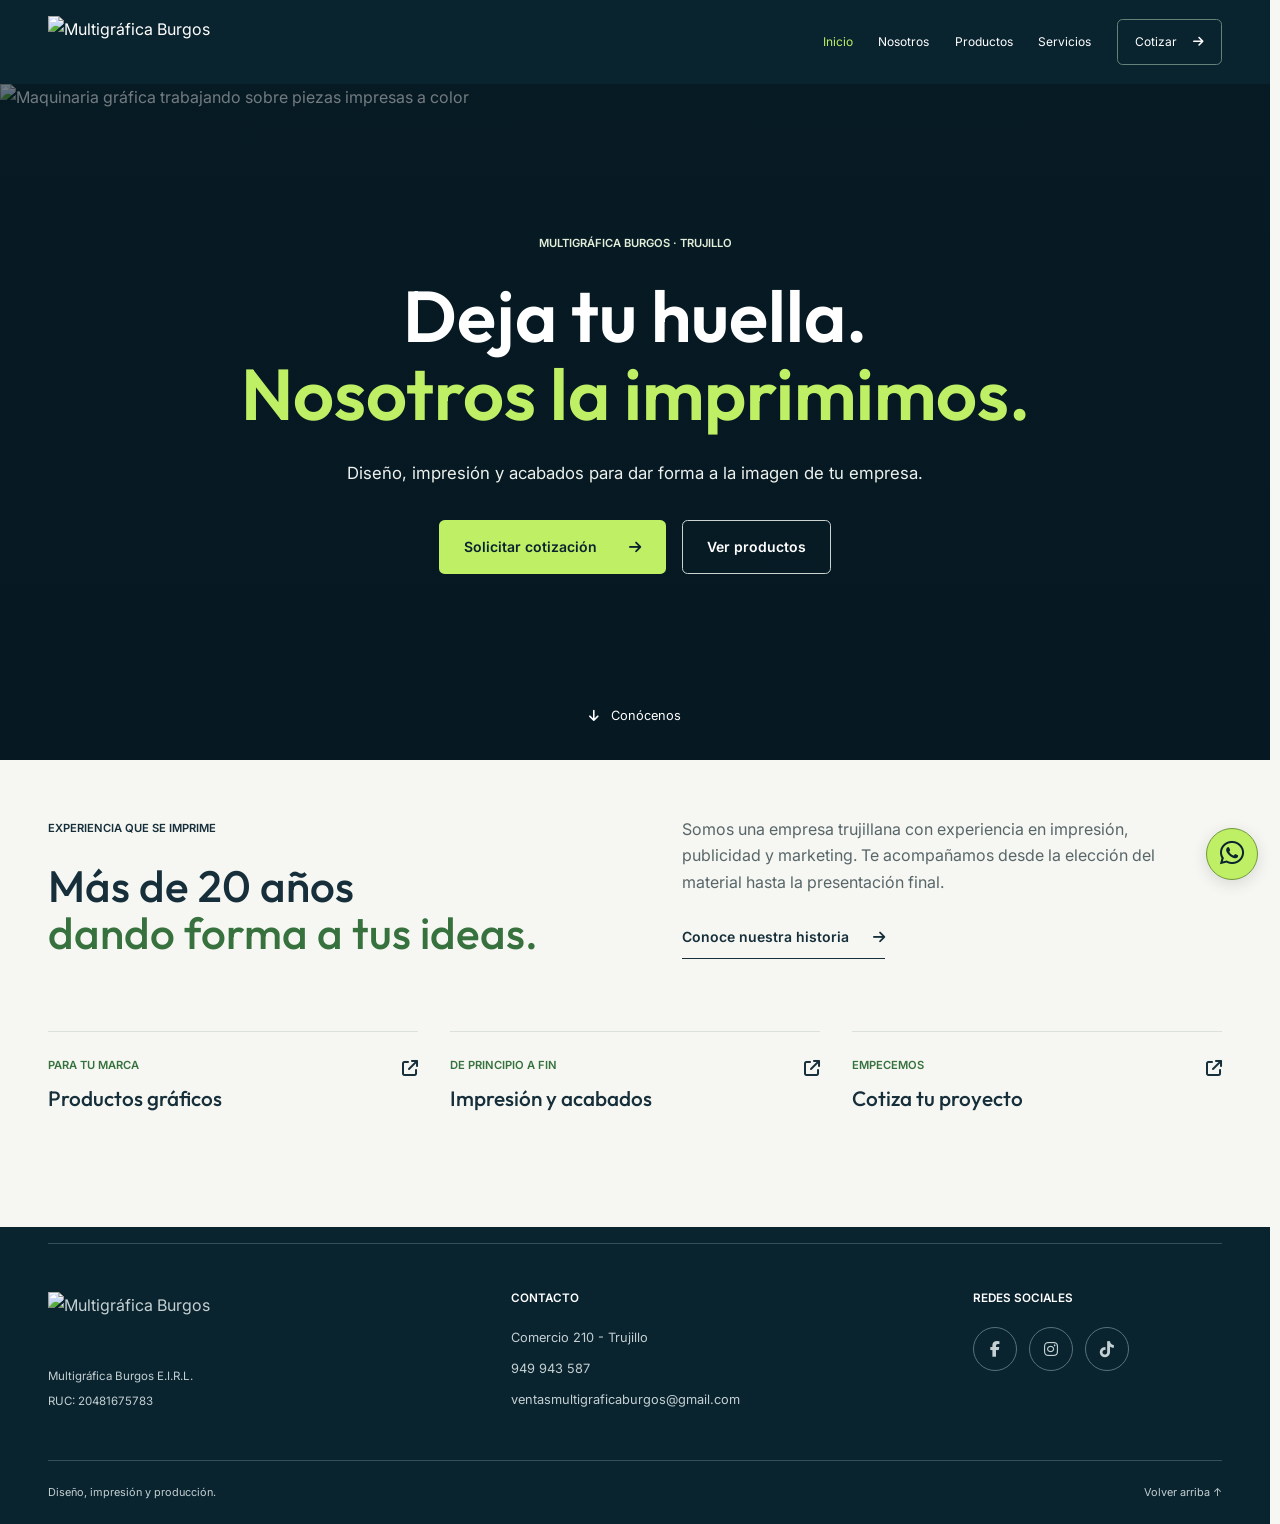
==== index.html @ 1f74d928 "Actualización de página web" ====
<!DOCTYPE html>
<html lang="es">
<head>
  <meta charset="UTF-8" />
  <meta name="viewport" content="width=device-width, initial-scale=1.0" />
  <title>Multigráfica Burgos | Imprenta en Trujillo</title>

  <!-- SEO -->
  <meta name="description" content="Empresa trujillana con más de 20 años de experiencia en impresión, publicidad y marketing.">
  <meta name="author" content="Multigráfica Burgos E.I.R.L.">
  <meta name="theme-color" content="#0a1f44">

  <link rel="canonical" href="https://www.multigraficaburgos.pe/">
  <meta property="og:title" content="Multigráfica Burgos | Imprenta en Trujillo">
  <meta property="og:description" content="Empresa trujillana con más de 20 años de experiencia en impresión, publicidad y marketing.">
  <meta property="og:type" content="website">
  <meta property="og:url" content="https://www.multigraficaburgos.pe/">
  <meta property="og:image" content="https://www.multigraficaburgos.pe/img/hero-poster.webp">
  <!-- Fuentes e íconos -->
  <link rel="preconnect" href="https://fonts.googleapis.com">
  <link rel="preconnect" href="https://fonts.gstatic.com" crossorigin>
  <link href="https://fonts.googleapis.com/css2?family=Inter:wght@300;400;500;600&family=Outfit:wght@300;400;500;600;700;800;900&display=swap" rel="stylesheet">
  <link rel="stylesheet" href="https://cdnjs.cloudflare.com/ajax/libs/font-awesome/6.5.0/css/all.min.css">

  <link rel="preload" as="image" href="img/hero-poster.webp" imagesrcset="img/optimized/hero-poster-640.webp 640w, img/hero-poster.webp 1600w" imagesizes="100vw">
  <!-- CSS -->
  <link rel="stylesheet" href="css/style.css?v=20261009-1">
  <link rel="icon" href="img/logo.png" type="image/png" />
</head>
<body data-page="inicio">
  <a class="skip-link" href="#contenido">Saltar al contenido</a>
  <header id="navbar" class="site-header">
    <div class="container header-inner">
      <a class="logo" href="index.html" aria-label="Ir al inicio de Multigráfica Burgos"><img src="img/logo.png" width="945" height="238" alt="Multigráfica Burgos"></a>
      <nav id="desktopNav" class="main-nav desktop-nav" aria-label="Navegación principal">
        <ul><li><a href="index.html" aria-current="page">Inicio</a></li><li><a href="nosotros.html">Nosotros</a></li><li><a href="productos.html">Productos</a></li><li><a href="servicios.html">Servicios</a></li><li><a href="cotizacion.html" class="nav-quote">Cotizar <i class="fa-solid fa-arrow-right" aria-hidden="true"></i></a></li></ul>
      </nav>
      <details id="mobileNavigation" class="mobile-navigation">
        <summary class="menu-toggle" id="menuToggle" aria-controls="mainNav"><span></span><span></span><span class="sr-only">Menú principal</span></summary>
        <nav id="mainNav" class="main-nav" aria-label="Navegación principal móvil">
          <ul><li><a href="index.html" aria-current="page">Inicio</a></li><li><a href="nosotros.html">Nosotros</a></li><li><a href="productos.html">Productos</a></li><li><a href="servicios.html">Servicios</a></li><li><a href="cotizacion.html" class="nav-quote">Cotizar <i class="fa-solid fa-arrow-right" aria-hidden="true"></i></a></li></ul>
        </nav>
      </details>
    </div>
  </header>
  <main id="contenido" tabindex="-1">
    <section id="inicio" class="hero" aria-labelledby="hero-title">
      <img class="hero-image" src="img/hero-poster.webp" srcset="img/optimized/hero-poster-640.webp 640w, img/hero-poster.webp 1600w" sizes="100vw" width="1600" height="900" fetchpriority="high" alt="Maquinaria gráfica trabajando sobre piezas impresas a color">
      <div class="container hero-copy">
        <p class="eyebrow" data-reveal>Multigráfica Burgos · Trujillo</p>
        <h1 id="hero-title" data-reveal>Deja tu huella.<br><span>Nosotros la imprimimos.</span></h1>
        <p class="hero-description" data-reveal>Diseño, impresión y acabados para dar forma a la imagen de tu empresa.</p>
        <div class="hero-actions" data-reveal><a class="button button-primary" href="cotizacion.html">Solicitar cotización <i class="fa-solid fa-arrow-right" aria-hidden="true"></i></a><a class="button hero-secondary" href="productos.html">Ver productos</a></div>
      </div>
      <a class="hero-scroll" href="#presentacion" aria-label="Conocer Multigráfica Burgos"><i class="fa-solid fa-arrow-down" aria-hidden="true"></i><span>Conócenos</span></a>
    </section>
    <section id="presentacion" class="section home-intro" aria-labelledby="home-title">
      <div class="container home-intro-grid">
        <div data-reveal><p class="eyebrow">Experiencia que se imprime</p><h2 id="home-title">Más de 20 años<br><em>dando forma a tus ideas.</em></h2></div>
        <div data-reveal><p>Somos una empresa trujillana con experiencia en impresión, publicidad y marketing. Te acompañamos desde la elección del material hasta la presentación final.</p><a class="text-link" href="nosotros.html">Conoce nuestra historia <i class="fa-solid fa-arrow-right" aria-hidden="true"></i></a></div>
      </div>
      <nav class="container home-paths" aria-label="Explora Multigráfica Burgos" data-stagger>
        <a href="productos.html"><span class="eyebrow">Para tu marca</span><strong>Productos gráficos</strong><i class="fa-solid fa-arrow-up-right-from-square" aria-hidden="true"></i></a>
        <a href="servicios.html"><span class="eyebrow">De principio a fin</span><strong>Impresión y acabados</strong><i class="fa-solid fa-arrow-up-right-from-square" aria-hidden="true"></i></a>
        <a href="cotizacion.html"><span class="eyebrow">Empecemos</span><strong>Cotiza tu proyecto</strong><i class="fa-solid fa-arrow-up-right-from-square" aria-hidden="true"></i></a>
      </nav>
    </section>
  </main>

  <footer class="site-footer">
    <div class="container footer-inner">
      <div class="footer-brand">
        <a href="index.html" aria-label="Volver al inicio de Multigráfica Burgos">
          <img src="img/logo.png" width="945" height="238" loading="lazy" alt="Multigráfica Burgos">
        </a>
        <p>Multigráfica Burgos E.I.R.L.</p>
        <span>RUC: 20481675783</span>
      </div>

      <div class="footer-contact">
        <h2>Contacto</h2>
        <p>Comercio 210 - Trujillo</p>
        <p><a href="tel:+51949943587">949 943 587</a></p>
        <p><a href="mailto:ventasmultigraficaburgos@gmail.com">ventasmultigraficaburgos@gmail.com</a></p>
      </div>

      <div class="footer-social">
        <h2>Redes sociales</h2>
        <div class="footer-social-links">
          <a href="https://www.facebook.com/multigraficaburgoseirl" target="_blank" rel="noopener" aria-label="Facebook de Multigráfica Burgos"><i class="fa-brands fa-facebook-f" aria-hidden="true"></i></a>
          <a href="https://www.instagram.com/multigraficaburgoseirl/" target="_blank" rel="noopener" aria-label="Instagram de Multigráfica Burgos"><i class="fa-brands fa-instagram" aria-hidden="true"></i></a>
          <a href="https://www.tiktok.com/@multigraficaburgoseirl" target="_blank" rel="noopener" aria-label="TikTok de Multigráfica Burgos"><i class="fa-brands fa-tiktok" aria-hidden="true"></i></a>
        </div>
      </div>
    </div>
    <div class="container footer-bottom"><span>Diseño, impresión y producción.</span><a href="#contenido">Volver arriba ↑</a></div>
  </footer>
  <a
    href="https://wa.me/51903025062?text=Hola%20Multigr%C3%A1fica%20Burgos%2C%20deseo%20solicitar%20una%20cotizaci%C3%B3n"
    class="floating-whatsapp"
    target="_blank"
    rel="noopener"
    aria-label="Escribir por WhatsApp">
    <i class="fa-brands fa-whatsapp" aria-hidden="true"></i>
  </a>

  <script defer src="js/main.js?v=20261008-1"></script>
</body>
</html>
---- css/style.css ----
/* Multigráfica Burgos. Tokens → base → navigation → sections → dialog → responsive.
   Content stays visible without JavaScript; no legacy overrides. */
:root {
  color-scheme: light;
  --azul-mb: #102c3a;
  --azul-profundo: #09232f;
  --verde-mb: #beef65;
  --verde-texto: #37723e;
  --papel: #f6f7f2;
  --blanco: #fff;
  --texto-principal: #162f3a;
  --texto-secundario: #58666a;
  --borde: #dce2db;
  --fuente-titulos: 'Outfit', sans-serif;
  --fuente-texto: 'Inter', sans-serif;
  --space-1: .5rem;
  --space-2: 1rem;
  --space-3: 1.5rem;
  --space-4: 2rem;
  --space-5: 3rem;
  --space-6: 5rem;
  --section-space: clamp(4rem, 7vw, 7rem);
  --radius-sm: .35rem;
  --radius-md: .75rem;
  --radius-lg: 1.25rem;
  --shadow: 0 18px 60px rgb(9 35 47 / .13);
  --header-height: 84px;
  --container: 1280px;
}
/* Base and shared components */
*, *::before, *::after { box-sizing: border-box; }
html { scroll-padding-top: calc(var(--header-height) + 20px); scrollbar-gutter: stable; }
/* Branded native scrollbar; high-contrast mode keeps the system controls. */
html { scrollbar-width: thin; scrollbar-color: var(--verde-mb) var(--azul-profundo); }
@supports not (scrollbar-color: auto) {
  html::-webkit-scrollbar { width: 10px; height: 10px; }
  html::-webkit-scrollbar-track { background: var(--azul-profundo); }
  html::-webkit-scrollbar-thumb { background: var(--verde-mb); border: 2px solid var(--azul-profundo); border-radius: 10px; min-height: 40px; }
  html::-webkit-scrollbar-thumb:hover { background: #ccf68a; }
  html::-webkit-scrollbar-corner { background: var(--azul-profundo); }
}
@media (forced-colors: active) {
  html { scrollbar-width: auto; scrollbar-color: auto; }
  html::-webkit-scrollbar { width: revert; height: revert; }
  html::-webkit-scrollbar-track, html::-webkit-scrollbar-thumb, html::-webkit-scrollbar-corner { background: revert; border: revert; }
}
body { margin: 0; background: var(--papel); color: var(--texto-principal); font-family: var(--fuente-texto); font-size: 1rem; line-height: 1.65; }
h1, h2, h3, p, figure, dl { margin: 0; }
h1, h2, h3 { font-family: var(--fuente-titulos); font-weight: 500; line-height: 1.08; letter-spacing: 0; text-wrap: balance; }
h1 { font-size: 56px; }
h2 { font-size: 44px; }
h3 { font-size: 1.5rem; }
em { font-style: normal; color: var(--verde-texto); }
a { color: inherit; text-decoration: none; }
button, input, select, textarea { font: inherit; }
button, summary { -webkit-tap-highlight-color: transparent; }
button, summary, select { cursor: pointer; }
button { color: inherit; }
button:disabled { cursor: wait; opacity: .65; }
img, video { display: block; max-width: 100%; height: auto; }
::selection { background: var(--verde-mb); color: var(--azul-profundo); }
:focus-visible { outline: 3px solid #218657; outline-offset: 5px; }
[hidden] { display: none !important; }
.container { width: min(calc(100% - 96px), var(--container)); margin-inline: auto; }
.section { padding-block: var(--section-space); }
.section-heading { margin-bottom: var(--space-5); }
.split-heading { display: grid; grid-template-columns: 1.25fr 1fr; gap: var(--space-5); align-items: end; }
.split-heading > p, .split-heading > div > p:not(.eyebrow) { max-width: 450px; color: var(--texto-secundario); }
.split-heading .text-link { margin-top: var(--space-3); justify-self: end; }
.eyebrow { font-size: .7rem; font-weight: 600; text-transform: uppercase; letter-spacing: 0; line-height: 1.7; margin-bottom: var(--space-3); }
.centered { text-align: center; }
.button { display: inline-flex; align-items: center; justify-content: center; gap: var(--space-4); padding: 16px 24px; min-height: 54px; border: 1px solid transparent; border-radius: var(--radius-sm); font-size: .875rem; font-weight: 600; line-height: 1.4; transition: background .2s, transform .2s; }
.button > span { font-size: 1.3rem; line-height: 1; }
.button:hover { transform: translateY(-2px); }
.button-primary { background: var(--verde-mb); color: var(--azul-profundo); }
.button-primary:hover { background: #ccf68a; }
.button-secondary { border-color: var(--borde); background: transparent; }
.button-secondary:hover { background: #e9eee5; }
.text-link { display: inline-flex; align-items: center; gap: var(--space-3); min-height: 44px; font-size: .875rem; font-weight: 600; border-bottom: 1px solid currentColor; }
.text-link > span { transition: transform .2s; }
.text-link:hover > span { transform: translate(2px, -2px); }
.item-number { font-family: var(--fuente-titulos); font-size: .875rem; font-variant-numeric: tabular-nums; color: var(--verde-texto); }
.sr-only { position: absolute; width: 1px; height: 1px; padding: 0; margin: -1px; overflow: hidden; clip-path: inset(50%); white-space: nowrap; border: 0; }
.skip-link { position: fixed; top: 10px; left: 15px; z-index: 300; padding: 12px 20px; background: var(--verde-mb); color: var(--azul-profundo); transform: translateY(-160%); }
.skip-link:focus { transform: none; }
summary { list-style: none; }
summary::-webkit-details-marker { display: none; }
.details-icon { font-family: var(--fuente-texto); font-size: 1.4rem; font-weight: 400; line-height: 1; transition: transform .2s; }
details[open] > summary .details-icon { transform: rotate(45deg); }
/* Navigation. Only this header is sticky. */
.site-header { position: sticky; top: 0; z-index: 100; background: var(--azul-profundo); color: white; transition: box-shadow .2s; }
.site-header.is-scrolled { box-shadow: 0 3px 18px rgb(9 35 47 / .15); }
.header-inner { min-height: var(--header-height); display: flex; align-items: center; justify-content: space-between; gap: var(--space-4); }
.logo { flex-shrink: 0; width: 204px; }
.logo img { width: 100%; }
.main-nav ul { display: flex; align-items: center; gap: clamp(1rem, 2vw, 1.8rem); list-style: none; padding: 0; margin: 0; }
.main-nav a { display: inline-flex; align-items: center; gap: var(--space-2); min-height: 46px; font-size: .75rem; transition: color .2s; }
.main-nav a:hover, .main-nav a[aria-current] { color: var(--verde-mb); }
.main-nav .nav-quote { border: 1px solid #668278; border-radius: var(--radius-sm); padding-inline: 17px; }
.site-header :focus-visible, .site-footer :focus-visible, .services-section :focus-visible, .quote-copy :focus-visible { outline-color: var(--verde-mb); }
.mobile-navigation { display: none; }
.menu-toggle { border: 1px solid #6a7f86; background: transparent; width: 46px; height: 46px; border-radius: var(--radius-sm); padding: 12px; }
.menu-toggle > span:not(.sr-only) { display: block; background: white; height: 2px; margin: 5px 0; transition: transform .2s; }
/* Home: the workshop is the first visual signal. */
.hero { position: relative; isolation: isolate; display: grid; align-items: center; min-height: max(540px, calc(100svh - var(--header-height) - 140px)); padding-block: 64px 100px; color: white; background: var(--azul-profundo); }
.hero::after { content: ''; position: absolute; inset: 0; z-index: -1; background: linear-gradient(180deg, rgb(5 20 28 / .56), rgb(5 20 28 / .73)); }
.hero-image { position: absolute; inset: 0; z-index: -2; width: 100%; height: 100%; object-fit: cover; object-position: center; }
.hero-copy { text-align: center; max-width: 1060px; }
.hero .eyebrow { color: #e2eed8; margin-bottom: 24px; }
.hero h1 { font-size: 72px; font-weight: 600; line-height: 1.08; }
.hero h1 > span { color: var(--verde-mb); }
.hero-description { max-width: 580px; margin: 28px auto 0; color: #edf1ed; font-size: 1.05rem; }
.hero-actions { display: flex; flex-wrap: wrap; justify-content: center; gap: 16px; margin-top: 32px; }
.hero-secondary { border-color: #cad3ce; background: rgb(9 35 47 / .25); color: white; }
.hero-secondary:hover { background: rgb(9 35 47 / .6); }
.hero-scroll { position: absolute; bottom: 22px; left: 50%; transform: translateX(-50%); display: flex; align-items: center; gap: 12px; min-height: 44px; font-size: .8rem; }
.hero-scroll i { transition: transform .25s; }
.hero-scroll:hover i { transform: translateY(4px); }
.hero :focus-visible { outline-color: var(--verde-mb); }
.home-intro { padding-top: 56px; }
.home-intro-grid { display: grid; grid-template-columns: 1fr 1fr; gap: 8%; align-items: center; }
.home-intro-grid > div > p:not(.eyebrow) { max-width: 520px; color: var(--texto-secundario); }
.home-intro-grid .text-link { margin-top: 20px; }
.home-paths { display: grid; grid-template-columns: repeat(3, minmax(0, 1fr)); gap: 32px; margin-top: 72px; }
.home-paths > a { position: relative; border-top: 1px solid var(--borde); padding: 24px 32px 24px 0; }
.home-paths .eyebrow { display: block; margin-bottom: 10px; color: var(--verde-texto); }
.home-paths strong { font: 500 1.3rem/1.3 var(--fuente-titulos); }
.home-paths i { position: absolute; right: 0; top: 28px; transition: transform .25s; }
.home-paths a:hover i { transform: translateX(4px); }
.page-title { font-size: 56px; }
.section-links { display: flex; flex-wrap: wrap; gap: 12px 28px; margin-top: 28px; }
.section-links a { display: inline-flex; align-items: center; gap: 12px; min-height: 44px; border-bottom: 1px solid currentColor; font-size: .8rem; font-weight: 500; }
.section-links i { font-size: .7rem; transition: transform .25s; }
.section-links a:hover i { transform: translateY(3px); }
.next-step { padding-block: 64px; background: var(--azul-mb); color: white; }
.next-step > .container { display: flex; align-items: center; justify-content: space-between; gap: 40px; }
.next-step h2 { max-width: 620px; font-size: 36px; }
.next-step .eyebrow { color: var(--verde-mb); margin-bottom: 14px; }
.next-step .button { flex-shrink: 0; }
.motion-pending { opacity: 0; }
/* About: no hover-only content */
.about-section { background: white; }
.about-story { display: grid; grid-template-columns: 1.05fr 1fr; gap: 8%; align-items: center; }
.about-copy > p:not(.eyebrow) { max-width: 550px; margin-top: 24px; font-size: .96rem; line-height: 1.85; color: var(--texto-secundario); }
.about-purpose { border-left: 2px solid var(--verde-texto); padding-left: 20px; margin-top: 30px; max-width: 490px; }
.about-purpose h2 { font-size: 1.05rem; margin-bottom: 8px; }
.about-purpose p { font-size: .88rem; color: var(--texto-secundario); }
.workshop-photo { min-width: 0; }
.workshop-frame { position: relative; overflow: hidden; aspect-ratio: 1; background: #e5eae3; border-radius: var(--radius-sm); }
.workshop-frame img { position: absolute; top: 50%; left: 50%; width: 133.3333%; max-width: none; height: 100%; transform: translate(-50%, -50%) rotate(90deg); object-fit: cover; }
.workshop-photo figcaption { margin-top: 14px; font-size: .75rem; color: var(--texto-secundario); }
.about-values { margin-top: 100px; padding-top: 56px; border-top: 1px solid var(--borde); }
.values-grid { display: grid; grid-template-columns: repeat(3, minmax(0, 1fr)); gap: 3rem; margin-top: 3.5rem; }
.value-item { border-top: 1px solid var(--borde); padding-top: 1.5rem; }
.value-item .item-number { display: inline-block; margin-bottom: 1.5rem; }
.value-item h3 { margin-bottom: 1rem; font-size: 1.65rem; }
.value-item p { color: var(--texto-secundario); font-size: .9rem; }
.value-item .value-detail { margin-top: .8rem; font-size: .78rem; }
/* Differentials: native details */
.differences-grid { display: grid; grid-template-columns: .85fr 1fr; gap: 9%; align-items: start; }
.detail-photo { margin-top: 2rem; max-width: 380px; }
.detail-photo img { width: 100%; aspect-ratio: 1.65; object-fit: cover; border-radius: var(--radius-sm); }
.detail-photo figcaption { color: var(--texto-secundario); font-size: .72rem; margin-top: .7rem; }
.differences-list { border-top: 1px solid var(--borde); }
.difference { border-bottom: 1px solid var(--borde); }
.difference summary { display: grid; grid-template-columns: 30px 1fr 24px; align-items: center; gap: 1rem; padding-block: 25px; font-family: var(--fuente-titulos); font-size: 1.3rem; line-height: 1.3; }
.difference summary:hover { color: var(--verde-texto); }
.difference-body { padding: 0 20px 28px 46px; color: var(--texto-secundario); font-size: .84rem; }
.difference-body .eyebrow { color: var(--verde-texto); margin-bottom: .8rem; }
.difference-body ul { padding-left: 1rem; margin: 1rem 0 0; }
.difference-body li + li { margin-top: .65rem; }
/* Products: HTML is the source of product information */
.products-section { background: white; }
.products-grid { display: grid; grid-template-columns: repeat(4, minmax(0, 1fr)); gap: 2rem 1.4rem; align-items: start; }
.product-card { min-width: 0; }
.product-filters { display: flex; flex-wrap: wrap; gap: 8px 24px; margin-block: 0 36px; border-bottom: 1px solid var(--borde); }
.product-filters button { min-height: 48px; padding: 10px 0; border: 0; border-bottom: 2px solid transparent; background: transparent; font-size: .85rem; color: var(--texto-secundario); }
.product-filters button[aria-pressed="true"] { border-bottom-color: var(--verde-texto); color: var(--verde-texto); font-weight: 600; }
.product-filters button:hover { color: var(--texto-principal); }
.product-image { display: block; overflow: hidden; background: #f0f2ef; border-radius: var(--radius-sm); }
.product-image img { width: 100%; aspect-ratio: 1.28; object-fit: contain; transition: transform .35s; }
.product-bento-tile:hover .product-image img, .product-bento-tile:focus-visible .product-image img { transform: scale(1.045); }
.product-tile-content { display: flex; justify-content: space-between; align-items: baseline; gap: 10px; margin-top: 13px; }
.product-tile-name { font-family: var(--fuente-titulos); font-size: 1.07rem; font-weight: 500; line-height: 1.3; }
.product-tile-content > span:last-child { flex-shrink: 0; color: var(--verde-texto); }
.product-fallback { padding: 20px 0; }
.product-image-links { display: flex; gap: 12px; flex-wrap: wrap; font-size: .8rem; text-decoration: underline; margin-block: 20px; }
/* Services */
.services-section { background: var(--azul-profundo); color: white; }
.services-section em { color: var(--verde-mb); }
.services-section .eyebrow { color: #b5c9c9; }
.services-grid { display: grid; grid-template-columns: repeat(3, minmax(0, 1fr)); gap: 2.5rem 1.8rem; }
.service-image { overflow: hidden; border-radius: var(--radius-sm); background: #1b3945; }
.service-image img { width: 100%; aspect-ratio: 1.65; object-fit: cover; transition: transform .35s; }
.service-item:hover img { transform: scale(1.035); }
.service-label { display: flex; align-items: center; gap: 14px; padding-top: 18px; }
.service-label .item-number { color: #adc3bb; font-size: .72rem; }
.service-label h3 { font-size: 1.45rem; }
.service-label > span:last-child { margin-left: auto; color: var(--verde-mb); }
/* Processes: all three articles readable before JS enhancement */
.process-layout { display: grid; grid-template-columns: .7fr 1.3fr; gap: 7%; align-items: start; }
.process-tabs { border-top: 1px solid var(--borde); }
.process-tab { display: flex; gap: 20px; padding: 25px 10px; align-items: center; border-bottom: 1px solid var(--borde); transition: background .2s; }
.process-tab:hover, .process-tab[aria-selected="true"] { background: #e6eddc; }
.process-tab strong { display: block; font-family: var(--fuente-titulos); font-size: 1.65rem; font-weight: 500; }
.process-tab small { color: var(--texto-secundario); font-size: .75rem; }
.process-tab > span:last-child { margin-left: auto; }
.process-panel + .process-panel { margin-top: 2rem; }
.processes-enhanced .process-panel { margin-top: 0; }
.process-panel figure { background: white; border-radius: var(--radius-sm); overflow: hidden; }
.process-panel img { width: 100%; aspect-ratio: 1.7; object-fit: cover; }
.process-panel figcaption { padding: 24px 28px; min-height: 132px; }
.process-panel figcaption > span { display: block; font-size: .7rem; font-weight: 600; letter-spacing: 0; text-transform: uppercase; color: var(--verde-texto); margin-bottom: .5rem; }
.process-panel figcaption p { max-width: 520px; font-size: .93rem; }
.production-film { margin-top: 2.5rem; border-top: 1px solid var(--borde); border-bottom: 1px solid var(--borde); }
.production-film summary { display: flex; align-items: center; gap: 14px; padding: 19px 0; font-size: .875rem; }
.production-film .details-icon { margin-left: auto; }
.play-symbol { display: grid; place-items: center; width: 36px; height: 36px; border: 1px solid var(--borde); border-radius: 50%; }
.film-content { padding-block: 0 1.5rem; max-width: 860px; margin: auto; }
.film-content video { width: 100%; aspect-ratio: 16 / 9; background: var(--azul-profundo); }
.caption { font-size: .75rem; color: var(--texto-secundario); margin-top: .5rem; }
/* Sectors and clients */
.sectors-section { background: #e7edde; }
.sectors-layout { display: grid; grid-template-columns: .8fr 1.2fr; gap: 7%; }
.sectors-layout .section-heading { margin-bottom: 0; }
.sectors-layout .text-link { margin-top: 2rem; }
.sectors-list { display: grid; grid-template-columns: repeat(2, minmax(0, 1fr)); gap: 0 2rem; }
.sector-item { display: flex; gap: 15px; border-top: 1px solid #bdcbb5; padding-block: 24px; }
.sector-item .item-number { padding-top: 4px; font-size: .72rem; }
.sector-item p { color: var(--texto-secundario); font-size: .7rem; margin-bottom: .5rem; }
.sector-item h3 { font-size: 1.4rem; line-height: 1.2; letter-spacing: 0; }
.clients-section { background: white; }
.clients-grid { display: grid; grid-template-columns: repeat(6, minmax(0, 1fr)); gap: .5rem 1.3rem; }
.client-logo { display: flex; align-items: center; justify-content: center; min-width: 0; }
.client-logo img { width: 100%; height: auto; aspect-ratio: 16 / 9; object-fit: contain; }
.more-clients { margin-top: 2rem; }
.more-clients > summary { display: flex; width: fit-content; min-height: 44px; margin: auto; gap: 20px; align-items: center; font-size: .85rem; border-bottom: 1px solid var(--borde); }
.more-clients .clients-grid { margin-top: 2rem; }
/* Quotation and validation */
.quote-section { background: var(--azul-profundo); color: white; }
.quote-layout { display: grid; grid-template-columns: .9fr 1.1fr; gap: 8%; align-items: start; }
.quote-copy em { color: var(--verde-mb); }
.quote-copy > p:not(.eyebrow) { max-width: 420px; color: #c4d0d2; margin-top: 1.5rem; font-size: .94rem; }
.quote-image { margin-top: 2rem; max-width: 400px; }
.quote-image img { width: 100%; aspect-ratio: 1.7; object-fit: cover; border-radius: var(--radius-sm); }
.quote-copy .text-link { flex-direction: column; align-items: flex-start; gap: .4rem; margin-top: 1.5rem; border: 0; font-weight: 400; color: #c4d0d2; }
.quote-copy .text-link > span { color: white; font-family: var(--fuente-titulos); font-size: 1.6rem; }
.quote-panel { min-width: 0; background: white; color: var(--texto-principal); border-radius: var(--radius-md); padding: clamp(24px, 3vw, 42px); }
.quote-panel > h2 { font-size: 2rem; }
.quote-panel > p { font-size: .85rem; color: var(--texto-secundario); margin-top: .7rem; }
.quote-panel .quote-context { border-left: 2px solid var(--verde-texto); padding-left: 12px; color: var(--verde-texto); }
.quote-form { margin-top: 1.8rem; }
.form-grid { display: grid; grid-template-columns: repeat(2, minmax(0, 1fr)); gap: 19px 16px; }
.field-full { grid-column: 1 / -1; }
.field { min-width: 0; }
.field label { display: block; font-size: .75rem; font-weight: 600; margin-bottom: 7px; }
.field label span { font-weight: 400; color: var(--texto-secundario); }
.field input, .field select, .field textarea { display: block; width: 100%; border: 1px solid #c7d1c9; background: #fbfcf9; border-radius: var(--radius-sm); min-height: 48px; padding: 11px 12px; color: var(--texto-principal); font-size: .875rem; line-height: 1.5; }
.field textarea { resize: vertical; min-height: 112px; }
.field input::placeholder, .field textarea::placeholder { color: #68766f; opacity: 1; }
.field input:focus, .field select:focus, .field textarea:focus { border-color: var(--verde-texto); outline: 2px solid #36743f; outline-offset: 2px; }
.field-help { display: block; font-size: .68rem; color: var(--texto-secundario); margin-top: 5px; }
.field .error { border-color: #b52c38; }
.error-text { display: block; font-size: .75rem; color: #b02635; line-height: 1.5; margin-top: 6px; }
.form-status { font-size: .8rem; line-height: 1.5; }
.form-status:not(:empty) { padding: 12px; margin-top: 20px; background: #f2f5ed; border-left: 3px solid var(--verde-texto); }
.quote-form > .button { width: 100%; justify-content: space-between; margin-top: 20px; }
.form-privacy { margin-top: 14px; color: var(--texto-secundario); font-size: .68rem; }
/* Footer and confirmation */
.site-footer { background: var(--azul-profundo); color: #c4d0d2; padding-block: 1rem 0; }
.footer-inner { display: grid; grid-template-columns: 1fr 1fr .6fr; gap: 3rem; padding-block: 3rem; border-top: 1px solid #34505a; }
.footer-brand img { width: 220px; margin-bottom: 1.2rem; }
.footer-brand p, .footer-brand > span { font-size: .72rem; }
.site-footer h2 { font-family: var(--fuente-texto); font-size: .73rem; font-weight: 600; letter-spacing: 0; margin-bottom: 1.4rem; text-transform: uppercase; color: white; }
.footer-contact p { font-size: .8rem; margin-top: .6rem; overflow-wrap: anywhere; }
.footer-social-links { display: flex; gap: 12px; }
.footer-social-links a { display: grid; width: 44px; height: 44px; place-items: center; border: 1px solid #58717a; border-radius: 50%; }
.footer-social-links a:hover { color: var(--verde-mb); }
.footer-bottom { display: flex; justify-content: space-between; gap: 1rem; border-top: 1px solid #34505a; padding-block: 1.4rem; font-size: .68rem; }
.floating-whatsapp { position: fixed; right: 22px; bottom: 20px; z-index: 80; width: 52px; height: 52px; display: grid; place-items: center; background: var(--verde-mb); color: var(--azul-profundo); border: 1px solid #72993e; border-radius: 50%; font-size: 1.7rem; box-shadow: 0 4px 16px rgb(0 0 0 / .12); transition: transform .2s; }
.floating-whatsapp:hover { transform: translateY(-3px); }
.thanks-page { background: var(--papel); }
.thanks-main { min-height: 100svh; display: grid; place-items: center; padding: 40px 24px; }
.thanks-card { width: min(100%, 720px); text-align: center; }
.thanks-brand { display: flex; justify-content: center; background: var(--azul-profundo); border-radius: var(--radius-sm); width: fit-content; margin: 0 auto 2rem; padding: 20px 26px; }
.thanks-logo { width: 230px; }
.thanks-card .eyebrow { margin-bottom: 1rem; }
.thanks-symbol { display: grid; place-items: center; width: 48px; height: 48px; border-radius: 50%; background: var(--verde-mb); margin: 0 auto 1.5rem; }
.thanks-card h1 { font-size: 56px; }
.thanks-card > p { max-width: 560px; color: var(--texto-secundario); margin: 1.5rem auto 0; font-size: .94rem; }
.thanks-card .thanks-next { font-size: .82rem; }
.thanks-actions { display: flex; flex-wrap: wrap; justify-content: center; gap: 1rem; margin-top: 2rem; }
/* Native dialog: top layer and inert background; JS also contains keyboard focus. */
.product-modal { width: min(1120px, calc(100% - 48px)); max-height: calc(100dvh - 48px); padding: 0; border: 0; border-radius: var(--radius-md); color: var(--texto-principal); background: white; box-shadow: var(--shadow); overflow: auto; }
.product-modal::backdrop { background: rgb(5 22 31 / .8); }
.product-modal-panel { display: grid; grid-template-columns: 1.15fr 1fr; }
.modal-close-form { position: absolute; top: 14px; right: 14px; z-index: 2; }
.icon-button { display: inline-grid; place-items: center; width: 44px; height: 44px; border: 1px solid var(--borde); background: white; border-radius: 50%; font-size: 1.3rem; line-height: 1; }
.icon-button:hover { background: #eef3e7; }
.product-carousel { background: var(--papel); padding: 30px 24px; align-self: stretch; display: flex; flex-direction: column; justify-content: center; }
.product-carousel-stage { overflow: hidden; }
.product-carousel-stage img { width: 100%; aspect-ratio: 1.3; object-fit: contain; }
.carousel-controls { display: flex; align-items: center; justify-content: space-between; gap: 15px; margin-top: 16px; }
.carousel-controls p { font-size: .75rem; color: var(--texto-secundario); }
.product-carousel-dots { display: flex; justify-content: center; gap: 4px; margin-top: 8px; }
.product-carousel-dot { display: grid; place-items: center; width: 36px; height: 36px; border: 0; background: none; }
.product-carousel-dot::before { content: ''; width: 7px; height: 7px; border-radius: 50%; background: #b5c0b7; }
.product-carousel-dot[aria-current="true"]::before { background: var(--verde-texto); }
.product-modal-info { padding: 54px 36px 36px; }
.product-modal-info .eyebrow { margin-bottom: 12px; }
.product-modal-info h2 { font-size: 2.2rem; margin-bottom: 24px; }
.product-detail-list > div + div { margin-top: 20px; }
.product-detail-list dt { font-size: .68rem; letter-spacing: 0; text-transform: uppercase; font-weight: 600; margin-bottom: 5px; color: var(--verde-texto); }
.product-detail-list dd { margin: 0; color: var(--texto-secundario); font-size: .85rem; line-height: 1.6; }
.product-modal-info .button { margin-top: 28px; width: 100%; gap: 1rem; }
body.modal-open { overflow: hidden; }
/* Responsive */
@media (max-width: 1100px) {
  .container { width: min(calc(100% - 64px), var(--container)); }
  .main-nav ul { gap: 15px; }
  .logo { width: 175px; }
  .main-nav a { font-size: .7rem; }




  .products-grid { gap: 1.8rem 1rem; }
  .quote-layout { gap: 5%; }
}
@media (max-width: 960px) {
  h1, .page-title { font-size: 48px; }
  h2 { font-size: 38px; }
  .hero h1 { font-size: 56px; }
  .about-story { grid-template-columns: 1fr; gap: 48px; }
  .workshop-photo { width: min(100%, 560px); }
  .about-copy > p:not(.eyebrow) { max-width: 650px; }
  .about-values { margin-top: 72px; }
  .next-step > .container { align-items: flex-start; flex-direction: column; gap: 28px; }
  :root { --header-height: 74px; }
  .desktop-nav { display: none; }
  .mobile-navigation { display: block; }
  .mobile-navigation .main-nav { position: absolute; top: 100%; left: 0; width: 100%; padding: 14px 32px 24px; background: var(--azul-profundo); border-top: 1px solid #34505a; max-height: calc(100dvh - var(--header-height)); overflow-y: auto; }
  .mobile-navigation .main-nav ul { display: grid; gap: 0; }
  .mobile-navigation .main-nav a { display: flex; justify-content: space-between; padding: 12px 0; font-size: 1rem; min-height: 52px; }
  .mobile-navigation .main-nav .nav-quote { padding-inline: 14px; margin-top: 10px; }
  .mobile-navigation[open] .menu-toggle > span:nth-child(1) { transform: translateY(3.5px) rotate(45deg); }
  .mobile-navigation[open] .menu-toggle > span:nth-child(2) { transform: translateY(-3.5px) rotate(-45deg); }
  .split-heading { gap: 2rem; }
  .values-grid { gap: 2rem; }


  .products-grid { grid-template-columns: repeat(2, minmax(0, 1fr)); }
  .services-grid { grid-template-columns: repeat(2, minmax(0, 1fr)); gap: 2rem 1.2rem; }
  .sectors-layout { grid-template-columns: 1fr; gap: 2.5rem; }
  .clients-grid { grid-template-columns: repeat(4, minmax(0, 1fr)); }
  .quote-layout { grid-template-columns: .8fr 1.2fr; gap: 4%; }
  .quote-panel { padding: 25px; }
  .form-grid { grid-template-columns: 1fr; }
  .footer-inner { gap: 2rem; grid-template-columns: 1fr 1.2fr; }
  .footer-social { grid-column: 2; }
}
@media (max-width: 760px) {
  h1, .page-title { font-size: 40px; }
  h2 { font-size: 32px; }
  .hero { min-height: max(580px, calc(100svh - var(--header-height) - 136px)); padding-block: 64px 100px; }
  .hero h1 { font-size: 42px; }
  .hero-description { font-size: 1rem; }
  .hero-actions { flex-direction: column; align-items: center; }
  .hero-actions .button { width: min(100%, 290px); }
  .home-intro-grid { grid-template-columns: 1fr; gap: 28px; }
  .home-intro { padding-top: 48px; }
  .home-paths { grid-template-columns: 1fr; gap: 0; margin-top: 40px; }
  .about-story { gap: 40px; }
  .about-values { margin-top: 64px; padding-top: 40px; }
  .next-step { padding-block: 48px; }
  .next-step h2 { font-size: 30px; }
  .product-filters { gap: 0 20px; }
  .modal-close-form { position: sticky; top: 12px; margin: 0 12px -44px auto; width: 44px; height: 44px; }
  .thanks-card h1 { font-size: 40px; }
  .container { width: calc(100% - 40px); }















  .split-heading { grid-template-columns: 1fr; gap: 1.5rem; }
  .split-heading .text-link { justify-self: start; }
  .section-heading { margin-bottom: 2rem; }
  .values-grid { grid-template-columns: 1fr; gap: 1.7rem; margin-top: 2rem; }
  .value-item { display: grid; grid-template-columns: 35px 1fr; column-gap: 12px; padding-top: 1.4rem; }
  .value-item .item-number { margin: 0; padding-top: 5px; }
  .value-item p { grid-column: 2; }
  .value-item h3 { margin-bottom: .7rem; }
  .differences-grid { grid-template-columns: 1fr; gap: 2rem; }
  .differences-intro { display: grid; grid-template-columns: 1fr 1fr; gap: 0 1.4rem; align-items: start; }
  .differences-intro .eyebrow { grid-column: 1 / -1; }
  .differences-intro h2 { font-size: 36px; }
  .detail-photo { margin-top: 0; }
  .detail-photo img { aspect-ratio: 1; }
  .detail-photo figcaption { font-size: .65rem; }
  .difference summary { font-size: 1.2rem; padding-block: 20px; }
  .difference-body { padding-left: 46px; }
  .products-grid { grid-template-columns: repeat(2, minmax(0, 1fr)); gap: 1.8rem 14px; }
  .product-tile-name { font-size: 1rem; }
  .product-image img { aspect-ratio: 1.15; }
  .services-grid { grid-template-columns: repeat(2, minmax(0, 1fr)); gap: 1.8rem 14px; }
  .service-image img { aspect-ratio: 1.3; }
  .service-label { gap: 8px; padding-top: 12px; }
  .service-label .item-number { display: none; }
  .service-label h3 { font-size: 1.2rem; }
  .process-layout { grid-template-columns: 1fr; gap: 1.5rem; }
  .process-tabs { display: grid; grid-template-columns: repeat(3, minmax(0, 1fr)); border-top: 0; }
  .process-tab { display: block; padding: 14px 10px; border: 1px solid var(--borde); }
  .process-tab + .process-tab { border-left: 0; }
  .process-tab .item-number { display: block; margin-bottom: 8px; }
  .process-tab strong { font-size: 1.05rem; }
  .process-tab small, .process-tab > span:last-child { display: none; }
  .process-panel figcaption { min-height: 140px; padding: 22px; }
  .sectors-list { gap: 0 20px; }
  .sector-item { gap: 9px; padding-block: 20px; }
  .sector-item h3 { font-size: 1.2rem; }
  .sector-item .item-number { display: none; }
  .clients-grid { grid-template-columns: repeat(3, minmax(0, 1fr)); gap: 8px; }
  .quote-layout { grid-template-columns: 1fr; gap: 2.5rem; }
  .quote-copy { display: grid; grid-template-columns: 1fr 1fr; gap: 0 20px; }
  .quote-copy .eyebrow, .quote-copy h1, .quote-copy > p { grid-column: 1 / -1; }
  .quote-image { margin-top: 1.5rem; }
  .quote-image img { aspect-ratio: 1.2; }
  .quote-copy .text-link { justify-content: center; font-size: .75rem; }
  .quote-copy .text-link > span { font-size: 1.15rem; }
  .form-grid { grid-template-columns: repeat(2, minmax(0, 1fr)); }
  .footer-inner { grid-template-columns: 1fr; gap: 2.5rem; }
  .footer-social { grid-column: auto; }
  .footer-bottom { padding-right: 50px; }
  .floating-whatsapp { width: 48px; height: 48px; right: 14px; bottom: 14px; }
  .product-modal { width: calc(100% - 24px); max-height: calc(100dvh - 24px); }
  .product-modal-panel { grid-template-columns: 1fr; }
  .product-carousel { padding: 42px 18px 12px; }
  .product-carousel-stage img { aspect-ratio: 1.7; max-height: 30dvh; }
  .carousel-controls { margin-top: 10px; }
  .product-carousel-dots { margin-top: 0; }
  .product-modal-info { padding: 22px; }
  .product-modal-info h2 { font-size: 1.8rem; }
  .product-detail-list > div + div { margin-top: 15px; }
}
@media (max-width: 520px) {
  .products-grid, .services-grid { grid-template-columns: 1fr; }
  .product-image img { aspect-ratio: 1.28; }
  .service-image img { aspect-ratio: 1.65; }
}
@media (max-width: 420px) {





  .differences-intro { display: block; }
  .differences-intro h2 { font-size: 2.35rem; }
  .detail-photo { margin-top: 1.6rem; }
  .detail-photo img { aspect-ratio: 1.85; }
  .quote-panel { padding: 24px 20px; }
  .form-grid { grid-template-columns: 1fr; gap: 18px; }
  .field input, .field select, .field textarea { font-size: 1rem; }
  .thanks-actions { flex-direction: column; }
}
@media (prefers-reduced-motion: no-preference) { html { scroll-behavior: smooth; } }
@media (prefers-reduced-motion: reduce) {
  .motion-pending { opacity: 1; }
  *, *::before, *::after { scroll-behavior: auto !important; animation: none !important; transition: none !important; }
}
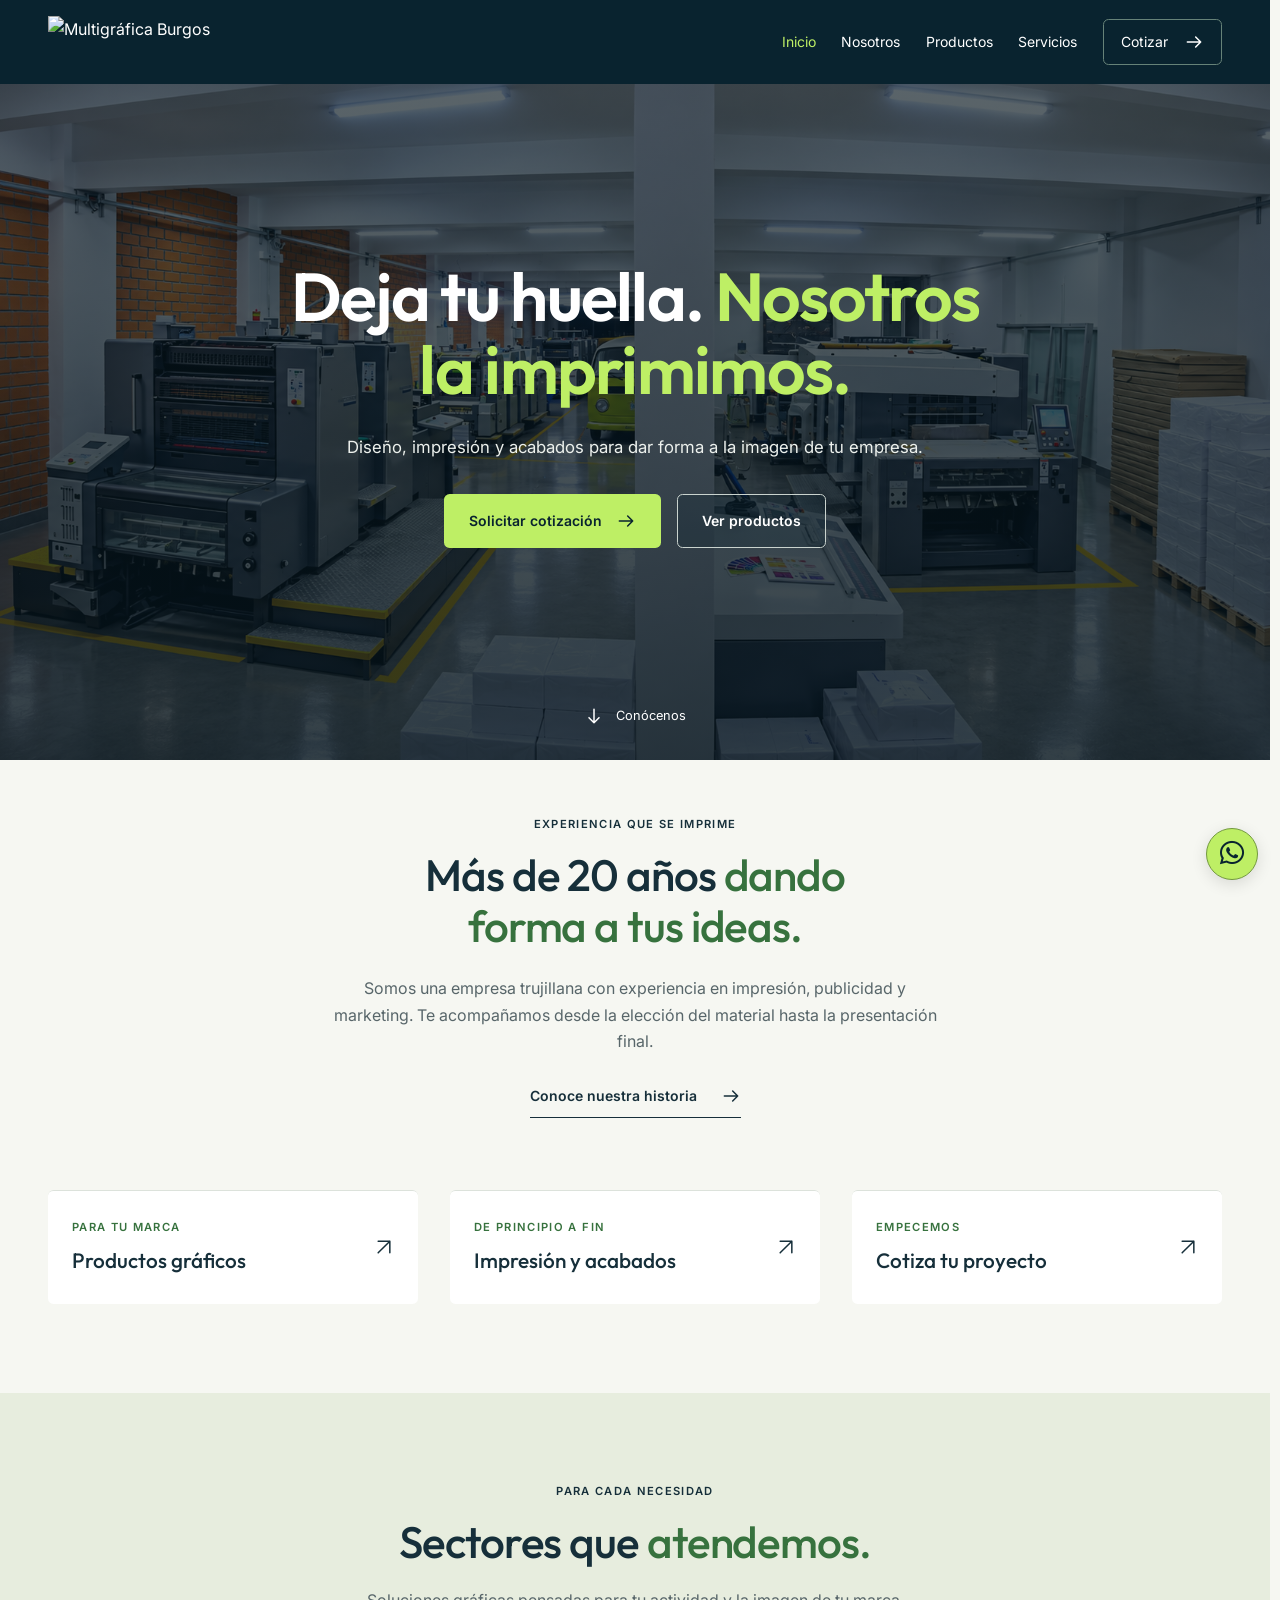
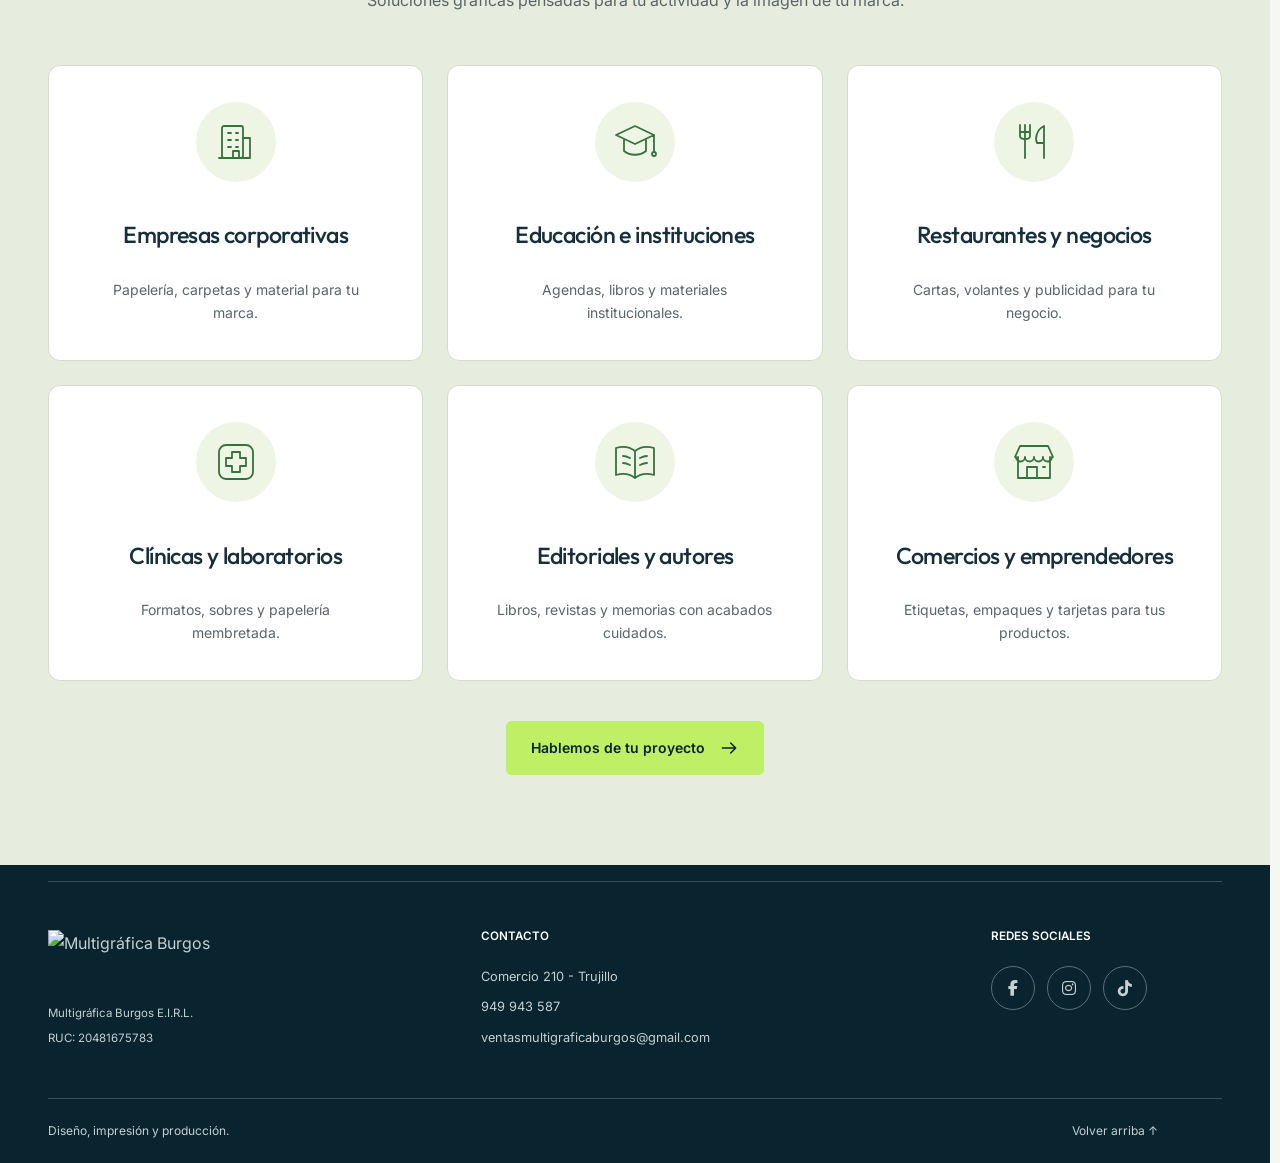
==== commit 5f3cad9d: "ActualizaciónPaginaWeb" ====
--- a/index.html
+++ b/index.html
@@ -22,9 +22,9 @@
   <link href="https://fonts.googleapis.com/css2?family=Inter:wght@300;400;500;600&family=Outfit:wght@300;400;500;600;700;800;900&display=swap" rel="stylesheet">
   <link rel="stylesheet" href="https://cdnjs.cloudflare.com/ajax/libs/font-awesome/6.5.0/css/all.min.css">
 
-  <link rel="preload" as="image" href="img/hero-poster.webp" imagesrcset="img/optimized/hero-poster-640.webp 640w, img/hero-poster.webp 1600w" imagesizes="100vw">
+  <link rel="preload" as="image" href="video/Fondo.PNG">
   <!-- CSS -->
-  <link rel="stylesheet" href="css/style.css?v=20261009-1">
+  <link rel="stylesheet" href="css/style.css?v=20261105-12">
   <link rel="icon" href="img/logo.png" type="image/png" />
 </head>
 <body data-page="inicio">
@@ -33,37 +33,53 @@
     <div class="container header-inner">
       <a class="logo" href="index.html" aria-label="Ir al inicio de Multigráfica Burgos"><img src="img/logo.png" width="945" height="238" alt="Multigráfica Burgos"></a>
       <nav id="desktopNav" class="main-nav desktop-nav" aria-label="Navegación principal">
-        <ul><li><a href="index.html" aria-current="page">Inicio</a></li><li><a href="nosotros.html">Nosotros</a></li><li><a href="productos.html">Productos</a></li><li><a href="servicios.html">Servicios</a></li><li><a href="cotizacion.html" class="nav-quote">Cotizar <i class="fa-solid fa-arrow-right" aria-hidden="true"></i></a></li></ul>
+        <ul><li><a href="index.html" aria-current="page">Inicio</a></li><li><a href="nosotros.html">Nosotros</a></li><li><a href="productos.html">Productos</a></li><li><a href="servicios.html">Servicios</a></li><li><a href="cotizacion.html" class="nav-quote">Cotizar <svg class="ui-icon" viewBox="0 0 24 24" fill="none" stroke="currentColor" stroke-width="1.8" stroke-linecap="round" stroke-linejoin="round" aria-hidden="true" focusable="false"><path d="M4 12h16m-6-6 6 6-6 6"/></svg></a></li></ul>
       </nav>
       <details id="mobileNavigation" class="mobile-navigation">
         <summary class="menu-toggle" id="menuToggle" aria-controls="mainNav"><span></span><span></span><span class="sr-only">Menú principal</span></summary>
         <nav id="mainNav" class="main-nav" aria-label="Navegación principal móvil">
-          <ul><li><a href="index.html" aria-current="page">Inicio</a></li><li><a href="nosotros.html">Nosotros</a></li><li><a href="productos.html">Productos</a></li><li><a href="servicios.html">Servicios</a></li><li><a href="cotizacion.html" class="nav-quote">Cotizar <i class="fa-solid fa-arrow-right" aria-hidden="true"></i></a></li></ul>
+          <ul><li><a href="index.html" aria-current="page">Inicio</a></li><li><a href="nosotros.html">Nosotros</a></li><li><a href="productos.html">Productos</a></li><li><a href="servicios.html">Servicios</a></li><li><a href="cotizacion.html" class="nav-quote">Cotizar <svg class="ui-icon" viewBox="0 0 24 24" fill="none" stroke="currentColor" stroke-width="1.8" stroke-linecap="round" stroke-linejoin="round" aria-hidden="true" focusable="false"><path d="M4 12h16m-6-6 6 6-6 6"/></svg></a></li></ul>
         </nav>
       </details>
     </div>
   </header>
   <main id="contenido" tabindex="-1">
     <section id="inicio" class="hero" aria-labelledby="hero-title">
-      <img class="hero-image" src="img/hero-poster.webp" srcset="img/optimized/hero-poster-640.webp 640w, img/hero-poster.webp 1600w" sizes="100vw" width="1600" height="900" fetchpriority="high" alt="Maquinaria gráfica trabajando sobre piezas impresas a color">
+      <img class="hero-image" src="video/Fondo.PNG" width="1672" height="941" fetchpriority="high" alt="" aria-hidden="true">
+      <video id="heroVideo" class="hero-video" data-src="video/hero-inicio.mp4" poster="video/Fondo.PNG" width="1920" height="1080" muted playsinline preload="none" aria-hidden="true" tabindex="-1" hidden></video>
       <div class="container hero-copy">
-        <p class="eyebrow" data-reveal>Multigráfica Burgos · Trujillo</p>
-        <h1 id="hero-title" data-reveal>Deja tu huella.<br><span>Nosotros la imprimimos.</span></h1>
+
+        <h1 id="hero-title" data-reveal>Deja tu huella. <span>Nosotros la imprimimos.</span></h1>
         <p class="hero-description" data-reveal>Diseño, impresión y acabados para dar forma a la imagen de tu empresa.</p>
-        <div class="hero-actions" data-reveal><a class="button button-primary" href="cotizacion.html">Solicitar cotización <i class="fa-solid fa-arrow-right" aria-hidden="true"></i></a><a class="button hero-secondary" href="productos.html">Ver productos</a></div>
+        <div class="hero-actions" data-reveal><a class="button button-primary" href="cotizacion.html">Solicitar cotización <svg class="ui-icon" viewBox="0 0 24 24" fill="none" stroke="currentColor" stroke-width="1.8" stroke-linecap="round" stroke-linejoin="round" aria-hidden="true" focusable="false"><path d="M4 12h16m-6-6 6 6-6 6"/></svg></a><a class="button hero-secondary" href="productos.html">Ver productos</a></div>
       </div>
-      <a class="hero-scroll" href="#presentacion" aria-label="Conocer Multigráfica Burgos"><i class="fa-solid fa-arrow-down" aria-hidden="true"></i><span>Conócenos</span></a>
+      <button id="heroVideoToggle" class="hero-video-toggle" type="button" hidden>Pausar video</button>
+      <a class="hero-scroll" href="#presentacion" aria-label="Conocer Multigráfica Burgos"><svg class="ui-icon" viewBox="0 0 24 24" fill="none" stroke="currentColor" stroke-width="1.8" stroke-linecap="round" stroke-linejoin="round" aria-hidden="true" focusable="false"><path d="M12 4v16m-6-6 6 6 6-6"/></svg><span>Conócenos</span></a>
     </section>
     <section id="presentacion" class="section home-intro" aria-labelledby="home-title">
       <div class="container home-intro-grid">
-        <div data-reveal><p class="eyebrow">Experiencia que se imprime</p><h2 id="home-title">Más de 20 años<br><em>dando forma a tus ideas.</em></h2></div>
-        <div data-reveal><p>Somos una empresa trujillana con experiencia en impresión, publicidad y marketing. Te acompañamos desde la elección del material hasta la presentación final.</p><a class="text-link" href="nosotros.html">Conoce nuestra historia <i class="fa-solid fa-arrow-right" aria-hidden="true"></i></a></div>
+        <div data-reveal><p class="eyebrow">Experiencia que se imprime</p><h2 id="home-title">Más de 20 años <em>dando forma a tus ideas.</em></h2></div>
+        <div data-reveal><p>Somos una empresa trujillana con experiencia en impresión, publicidad y marketing. Te acompañamos desde la elección del material hasta la presentación final.</p><a class="text-link" href="nosotros.html">Conoce nuestra historia <svg class="ui-icon" viewBox="0 0 24 24" fill="none" stroke="currentColor" stroke-width="1.8" stroke-linecap="round" stroke-linejoin="round" aria-hidden="true" focusable="false"><path d="M4 12h16m-6-6 6 6-6 6"/></svg></a></div>
       </div>
       <nav class="container home-paths" aria-label="Explora Multigráfica Burgos" data-stagger>
-        <a href="productos.html"><span class="eyebrow">Para tu marca</span><strong>Productos gráficos</strong><i class="fa-solid fa-arrow-up-right-from-square" aria-hidden="true"></i></a>
-        <a href="servicios.html"><span class="eyebrow">De principio a fin</span><strong>Impresión y acabados</strong><i class="fa-solid fa-arrow-up-right-from-square" aria-hidden="true"></i></a>
-        <a href="cotizacion.html"><span class="eyebrow">Empecemos</span><strong>Cotiza tu proyecto</strong><i class="fa-solid fa-arrow-up-right-from-square" aria-hidden="true"></i></a>
+        <a href="productos.html"><span class="eyebrow">Para tu marca</span><strong>Productos gráficos</strong><svg class="ui-icon" viewBox="0 0 24 24" fill="none" stroke="currentColor" stroke-width="1.8" stroke-linecap="round" stroke-linejoin="round" aria-hidden="true" focusable="false"><path d="M5 19 19 5M5 5h14v14"/></svg></a>
+        <a href="servicios.html"><span class="eyebrow">De principio a fin</span><strong>Impresión y acabados</strong><svg class="ui-icon" viewBox="0 0 24 24" fill="none" stroke="currentColor" stroke-width="1.8" stroke-linecap="round" stroke-linejoin="round" aria-hidden="true" focusable="false"><path d="M5 19 19 5M5 5h14v14"/></svg></a>
+        <a href="cotizacion.html"><span class="eyebrow">Empecemos</span><strong>Cotiza tu proyecto</strong><svg class="ui-icon" viewBox="0 0 24 24" fill="none" stroke="currentColor" stroke-width="1.8" stroke-linecap="round" stroke-linejoin="round" aria-hidden="true" focusable="false"><path d="M5 19 19 5M5 5h14v14"/></svg></a>
       </nav>
+    </section>
+    <section id="sectores" class="section sectors-section" aria-labelledby="sectores-title">
+      <div class="container">
+        <header class="section-heading centered" data-reveal><p class="eyebrow">Para cada necesidad</p><h2 id="sectores-title">Sectores que <em>atendemos.</em></h2><p class="sectors-intro">Soluciones gráficas pensadas para tu actividad y la imagen de tu marca.</p></header>
+        <div class="sectors-list" data-stagger>
+          <article class="sector-item"><span class="sector-icon"><svg class="sector-symbol" viewBox="0 0 48 48" fill="none" stroke="currentColor" stroke-width="1.8" stroke-linecap="round" stroke-linejoin="round" aria-hidden="true" focusable="false"><rect x="10" y="8" width="21" height="32" rx="2"/><path d="M31 20h7v20H7m9-25h3m5 0h2m-10 7h3m5 0h2m-10 7h3m5 0h2m-5 11v-7h6v7"/></svg></span><h3>Empresas corporativas</h3><p>Papelería, carpetas y material para tu marca.</p></article>
+          <article class="sector-item"><span class="sector-icon"><svg class="sector-symbol" viewBox="0 0 48 48" fill="none" stroke="currentColor" stroke-width="1.8" stroke-linecap="round" stroke-linejoin="round" aria-hidden="true" focusable="false"><path d="m5 17 19-9 19 9-19 9-19-9Zm8 5v11c6 5 16 5 22 0V22m8-5v16"/><circle cx="43" cy="36" r="2"/></svg></span><h3>Educación e instituciones</h3><p>Agendas, libros y materiales institucionales.</p></article>
+          <article class="sector-item"><span class="sector-icon"><svg class="sector-symbol" viewBox="0 0 48 48" fill="none" stroke="currentColor" stroke-width="1.8" stroke-linecap="round" stroke-linejoin="round" aria-hidden="true" focusable="false"><path d="M10 7v11c0 4 10 4 10 0V7M15 7v33m-5-26h10m14 26V8c-8 4-9 13-7 17h7"/></svg></span><h3>Restaurantes y negocios</h3><p>Cartas, volantes y publicidad para tu negocio.</p></article>
+          <article class="sector-item"><span class="sector-icon"><svg class="sector-symbol" viewBox="0 0 48 48" fill="none" stroke="currentColor" stroke-width="1.8" stroke-linecap="round" stroke-linejoin="round" aria-hidden="true" focusable="false"><rect x="7" y="7" width="34" height="34" rx="7"/><path d="M20 14h8v6h6v8h-6v6h-8v-6h-6v-8h6v-6Z"/></svg></span><h3>Clínicas y laboratorios</h3><p>Formatos, sobres y papelería membretada.</p></article>
+          <article class="sector-item"><span class="sector-icon"><svg class="sector-symbol" viewBox="0 0 48 48" fill="none" stroke="currentColor" stroke-width="1.8" stroke-linecap="round" stroke-linejoin="round" aria-hidden="true" focusable="false"><path d="M24 13c-5-4-12-5-19-3v27c7-2 14-1 19 3 5-4 12-5 19-3V10c-7-2-14-1-19 3Zm0 0v27m-12-22c3 0 5 1 7 2m-7 5c3 0 5 1 7 2m10-7c2-1 4-2 7-2m-7 9c2-1 4-2 7-2"/></svg></span><h3>Editoriales y autores</h3><p>Libros, revistas y memorias con acabados cuidados.</p></article>
+          <article class="sector-item"><span class="sector-icon"><svg class="sector-symbol" viewBox="0 0 48 48" fill="none" stroke="currentColor" stroke-width="1.8" stroke-linecap="round" stroke-linejoin="round" aria-hidden="true" focusable="false"><path d="M8 19v21h32V19M5 19l5-11h28l5 11M6 19c0 6 9 6 9 0 0 6 9 6 9 0 0 6 9 6 9 0 0 6 9 6 9 0M17 40V29h10v11m6-11h2"/></svg></span><h3>Comercios y emprendedores</h3><p>Etiquetas, empaques y tarjetas para tus productos.</p></article>
+        </div>
+        <div class="sectors-cta"><a class="button button-primary" href="cotizacion.html">Hablemos de tu proyecto <svg class="ui-icon" viewBox="0 0 24 24" fill="none" stroke="currentColor" stroke-width="1.8" stroke-linecap="round" stroke-linejoin="round" aria-hidden="true" focusable="false"><path d="M4 12h16m-6-6 6 6-6 6"/></svg></a></div>
+      </div>
     </section>
   </main>
 
@@ -104,6 +120,6 @@
     <i class="fa-brands fa-whatsapp" aria-hidden="true"></i>
   </a>
 
-  <script defer src="js/main.js?v=20261008-1"></script>
+  <script defer src="js/main.js?v=20261105-11"></script>
 </body>
 </html>
--- a/css/style.css
+++ b/css/style.css
@@ -25,7 +25,7 @@
   --radius-lg: 1.25rem;
   --shadow: 0 18px 60px rgb(9 35 47 / .13);
   --header-height: 84px;
-  --container: 1280px;
+  --container: 1200px;
 }
 /* Base and shared components */
 *, *::before, *::after { box-sizing: border-box; }
@@ -46,9 +46,9 @@
 }
 body { margin: 0; background: var(--papel); color: var(--texto-principal); font-family: var(--fuente-texto); font-size: 1rem; line-height: 1.65; }
 h1, h2, h3, p, figure, dl { margin: 0; }
-h1, h2, h3 { font-family: var(--fuente-titulos); font-weight: 500; line-height: 1.08; letter-spacing: 0; text-wrap: balance; }
-h1 { font-size: 56px; }
-h2 { font-size: 44px; }
+h1, h2, h3 { font-family: var(--fuente-titulos); font-weight: 500; line-height: 1.15; letter-spacing: -.025em; text-wrap: balance; }
+h1 { font-size: clamp(2.25rem, 4.4vw, 3.5rem); }
+h2 { font-size: clamp(1.85rem, 3.5vw, 2.75rem); }
 h3 { font-size: 1.5rem; }
 em { font-style: normal; color: var(--verde-texto); }
 a { color: inherit; text-decoration: none; }
@@ -63,29 +63,32 @@
 [hidden] { display: none !important; }
 .container { width: min(calc(100% - 96px), var(--container)); margin-inline: auto; }
 .section { padding-block: var(--section-space); }
-.section-heading { margin-bottom: var(--space-5); }
-.split-heading { display: grid; grid-template-columns: 1.25fr 1fr; gap: var(--space-5); align-items: end; }
-.split-heading > p, .split-heading > div > p:not(.eyebrow) { max-width: 450px; color: var(--texto-secundario); }
-.split-heading .text-link { margin-top: var(--space-3); justify-self: end; }
-.eyebrow { font-size: .7rem; font-weight: 600; text-transform: uppercase; letter-spacing: 0; line-height: 1.7; margin-bottom: var(--space-3); }
+.section-heading { margin-bottom: clamp(2rem, 4vw, 3.5rem); }
+.section-heading.centered { max-width: 760px; margin-inline: auto; }
+.section-heading.centered h1, .section-heading.centered h2 { max-width: 720px; margin-inline: auto; }
+.catalogue-heading { display: flex; flex-direction: column; align-items: center; gap: 1.25rem; text-align: center; }
+.catalogue-heading > p, .catalogue-heading > div > p:not(.eyebrow) { max-width: 450px; color: var(--texto-secundario); }
+.catalogue-heading .text-link { margin-top: 1rem; }
+.catalogue-heading > .text-link { margin-top: 0; }
+.eyebrow { font-size: .7rem; font-weight: 600; text-transform: uppercase; letter-spacing: .12em; line-height: 1.6; margin-bottom: 1rem; }
 .centered { text-align: center; }
-.button { display: inline-flex; align-items: center; justify-content: center; gap: var(--space-4); padding: 16px 24px; min-height: 54px; border: 1px solid transparent; border-radius: var(--radius-sm); font-size: .875rem; font-weight: 600; line-height: 1.4; transition: background .2s, transform .2s; }
-.button > span { font-size: 1.3rem; line-height: 1; }
+.button { display: inline-flex; align-items: center; justify-content: center; gap: 14px; padding: 16px 24px; min-height: 54px; border: 1px solid transparent; border-radius: var(--radius-sm); font-size: .875rem; font-weight: 600; line-height: 1.4; transition: background .2s, transform .2s; }
+.ui-icon { display: inline-block; width: 20px; height: 20px; flex: 0 0 20px; vertical-align: middle; }
+.button .ui-icon, .text-link .ui-icon { transition: transform .2s; }
 .button:hover { transform: translateY(-2px); }
 .button-primary { background: var(--verde-mb); color: var(--azul-profundo); }
 .button-primary:hover { background: #ccf68a; }
 .button-secondary { border-color: var(--borde); background: transparent; }
 .button-secondary:hover { background: #e9eee5; }
 .text-link { display: inline-flex; align-items: center; gap: var(--space-3); min-height: 44px; font-size: .875rem; font-weight: 600; border-bottom: 1px solid currentColor; }
-.text-link > span { transition: transform .2s; }
-.text-link:hover > span { transform: translate(2px, -2px); }
+.text-link:hover > .ui-icon { transform: translate(2px, -2px); }
 .item-number { font-family: var(--fuente-titulos); font-size: .875rem; font-variant-numeric: tabular-nums; color: var(--verde-texto); }
 .sr-only { position: absolute; width: 1px; height: 1px; padding: 0; margin: -1px; overflow: hidden; clip-path: inset(50%); white-space: nowrap; border: 0; }
 .skip-link { position: fixed; top: 10px; left: 15px; z-index: 300; padding: 12px 20px; background: var(--verde-mb); color: var(--azul-profundo); transform: translateY(-160%); }
 .skip-link:focus { transform: none; }
 summary { list-style: none; }
 summary::-webkit-details-marker { display: none; }
-.details-icon { font-family: var(--fuente-texto); font-size: 1.4rem; font-weight: 400; line-height: 1; transition: transform .2s; }
+.details-icon { display: inline-grid; place-items: center; width: 28px; height: 28px; flex: 0 0 28px; font-family: var(--fuente-texto); font-size: 1.4rem; font-weight: 400; line-height: 1; transition: transform .2s; }
 details[open] > summary .details-icon { transform: rotate(45deg); }
 /* Navigation. Only this header is sticky. */
 .site-header { position: sticky; top: 0; z-index: 100; background: var(--azul-profundo); color: white; transition: box-shadow .2s; }
@@ -94,7 +97,7 @@
 .logo { flex-shrink: 0; width: 204px; }
 .logo img { width: 100%; }
 .main-nav ul { display: flex; align-items: center; gap: clamp(1rem, 2vw, 1.8rem); list-style: none; padding: 0; margin: 0; }
-.main-nav a { display: inline-flex; align-items: center; gap: var(--space-2); min-height: 46px; font-size: .75rem; transition: color .2s; }
+.main-nav a { display: inline-flex; align-items: center; gap: var(--space-2); min-height: 46px; font-size: .875rem; transition: color .2s; }
 .main-nav a:hover, .main-nav a[aria-current] { color: var(--verde-mb); }
 .main-nav .nav-quote { border: 1px solid #668278; border-radius: var(--radius-sm); padding-inline: 17px; }
 .site-header :focus-visible, .site-footer :focus-visible, .services-section :focus-visible, .quote-copy :focus-visible { outline-color: var(--verde-mb); }
@@ -103,35 +106,38 @@
 .menu-toggle > span:not(.sr-only) { display: block; background: white; height: 2px; margin: 5px 0; transition: transform .2s; }
 /* Home: the workshop is the first visual signal. */
 .hero { position: relative; isolation: isolate; display: grid; align-items: center; min-height: max(540px, calc(100svh - var(--header-height) - 140px)); padding-block: 64px 100px; color: white; background: var(--azul-profundo); }
-.hero::after { content: ''; position: absolute; inset: 0; z-index: -1; background: linear-gradient(180deg, rgb(5 20 28 / .56), rgb(5 20 28 / .73)); }
-.hero-image { position: absolute; inset: 0; z-index: -2; width: 100%; height: 100%; object-fit: cover; object-position: center; }
+.hero::after { content: ''; position: absolute; inset: 0; z-index: -1; background: linear-gradient(180deg, rgb(5 20 28 / .66), rgb(5 20 28 / .81)); }
+.hero-image, .hero-video { position: absolute; inset: 0; z-index: -2; width: 100%; height: 100%; object-fit: cover; object-position: center; }
+.hero-video { pointer-events: none; }
+.hero-video-toggle { position: absolute; left: max(24px, calc((100% - var(--container)) / 2)); bottom: 22px; z-index: 1; min-height: 44px; padding: 10px 16px; color: white; border: 1px solid #a7b6b8; border-radius: var(--radius-sm); background: rgb(9 35 47 / .75); font-size: .75rem; }
+.hero-video-toggle:hover { background: var(--azul-profundo); }
 .hero-copy { text-align: center; max-width: 1060px; }
-.hero .eyebrow { color: #e2eed8; margin-bottom: 24px; }
-.hero h1 { font-size: 72px; font-weight: 600; line-height: 1.08; }
+.hero h1 { font-size: clamp(2.6rem, 5.3vw, 4.5rem); font-weight: 600; line-height: 1.08; }
 .hero h1 > span { color: var(--verde-mb); }
 .hero-description { max-width: 580px; margin: 28px auto 0; color: #edf1ed; font-size: 1.05rem; }
 .hero-actions { display: flex; flex-wrap: wrap; justify-content: center; gap: 16px; margin-top: 32px; }
 .hero-secondary { border-color: #cad3ce; background: rgb(9 35 47 / .25); color: white; }
 .hero-secondary:hover { background: rgb(9 35 47 / .6); }
 .hero-scroll { position: absolute; bottom: 22px; left: 50%; transform: translateX(-50%); display: flex; align-items: center; gap: 12px; min-height: 44px; font-size: .8rem; }
-.hero-scroll i { transition: transform .25s; }
-.hero-scroll:hover i { transform: translateY(4px); }
+.hero-scroll .ui-icon { transition: transform .25s; }
+.hero-scroll:hover .ui-icon { transform: translateY(4px); }
 .hero :focus-visible { outline-color: var(--verde-mb); }
 .home-intro { padding-top: 56px; }
-.home-intro-grid { display: grid; grid-template-columns: 1fr 1fr; gap: 8%; align-items: center; }
-.home-intro-grid > div > p:not(.eyebrow) { max-width: 520px; color: var(--texto-secundario); }
+.home-intro-grid { display: grid; justify-items: center; gap: 24px; text-align: center; }
+.home-intro-grid > div { max-width: 740px; }
+.home-intro-grid > div > p:not(.eyebrow) { max-width: 620px; color: var(--texto-secundario); }
 .home-intro-grid .text-link { margin-top: 20px; }
 .home-paths { display: grid; grid-template-columns: repeat(3, minmax(0, 1fr)); gap: 32px; margin-top: 72px; }
-.home-paths > a { position: relative; border-top: 1px solid var(--borde); padding: 24px 32px 24px 0; }
+.home-paths > a { position: relative; border-top: 1px solid var(--borde); padding: 28px 64px 28px 24px; border-radius: var(--radius-sm); background: white; }
 .home-paths .eyebrow { display: block; margin-bottom: 10px; color: var(--verde-texto); }
 .home-paths strong { font: 500 1.3rem/1.3 var(--fuente-titulos); }
-.home-paths i { position: absolute; right: 0; top: 28px; transition: transform .25s; }
-.home-paths a:hover i { transform: translateX(4px); }
-.page-title { font-size: 56px; }
+.home-paths .ui-icon { position: absolute; right: 24px; top: 50%; translate: 0 -50%; transition: transform .25s; }
+.home-paths a:hover .ui-icon { transform: translateX(4px); }
+.page-title { font-size: clamp(2.25rem, 4.4vw, 3.5rem); }
 .section-links { display: flex; flex-wrap: wrap; gap: 12px 28px; margin-top: 28px; }
 .section-links a { display: inline-flex; align-items: center; gap: 12px; min-height: 44px; border-bottom: 1px solid currentColor; font-size: .8rem; font-weight: 500; }
-.section-links i { font-size: .7rem; transition: transform .25s; }
-.section-links a:hover i { transform: translateY(3px); }
+.section-links .ui-icon { width: 16px; height: 16px; flex-basis: 16px; transition: transform .25s; }
+.section-links a:hover .ui-icon { transform: translateY(3px); }
 .next-step { padding-block: 64px; background: var(--azul-mb); color: white; }
 .next-step > .container { display: flex; align-items: center; justify-content: space-between; gap: 40px; }
 .next-step h2 { max-width: 620px; font-size: 36px; }
@@ -140,32 +146,32 @@
 .motion-pending { opacity: 0; }
 /* About: no hover-only content */
 .about-section { background: white; }
-.about-story { display: grid; grid-template-columns: 1.05fr 1fr; gap: 8%; align-items: center; }
+.about-story { display: grid; grid-template-columns: minmax(0, 1.1fr) minmax(0, .9fr); gap: clamp(32px, 5vw, 72px); align-items: center; }
 .about-copy > p:not(.eyebrow) { max-width: 550px; margin-top: 24px; font-size: .96rem; line-height: 1.85; color: var(--texto-secundario); }
-.about-purpose { border-left: 2px solid var(--verde-texto); padding-left: 20px; margin-top: 30px; max-width: 490px; }
-.about-purpose h2 { font-size: 1.05rem; margin-bottom: 8px; }
-.about-purpose p { font-size: .88rem; color: var(--texto-secundario); }
-.workshop-photo { min-width: 0; }
-.workshop-frame { position: relative; overflow: hidden; aspect-ratio: 1; background: #e5eae3; border-radius: var(--radius-sm); }
-.workshop-frame img { position: absolute; top: 50%; left: 50%; width: 133.3333%; max-width: none; height: 100%; transform: translate(-50%, -50%) rotate(90deg); object-fit: cover; }
-.workshop-photo figcaption { margin-top: 14px; font-size: .75rem; color: var(--texto-secundario); }
+.workshop-photo { min-width: 0; width: 100%; max-width: 420px; justify-self: center; align-self: center; }
+.workshop-frame { overflow: hidden; aspect-ratio: 3 / 4; background: #e5eae3; border-radius: var(--radius-sm); }
+.workshop-frame img { width: 100%; height: 100%; object-fit: cover; object-position: center; }
 .about-values { margin-top: 100px; padding-top: 56px; border-top: 1px solid var(--borde); }
-.values-grid { display: grid; grid-template-columns: repeat(3, minmax(0, 1fr)); gap: 3rem; margin-top: 3.5rem; }
-.value-item { border-top: 1px solid var(--borde); padding-top: 1.5rem; }
-.value-item .item-number { display: inline-block; margin-bottom: 1.5rem; }
-.value-item h3 { margin-bottom: 1rem; font-size: 1.65rem; }
-.value-item p { color: var(--texto-secundario); font-size: .9rem; }
-.value-item .value-detail { margin-top: .8rem; font-size: .78rem; }
+.values-grid { display: grid; grid-template-columns: repeat(3, minmax(0, 1fr)); gap: 3rem; margin-top: 0; }
+.value-item { min-width: 0; }
+.value-photo { overflow: hidden; border-radius: var(--radius-sm); background: #e9eee7; }
+.value-photo img { width: 100%; aspect-ratio: 2 / 3; object-fit: cover; object-position: center 40%; }
+.value-copy { padding-top: 24px; }
+.value-heading { display: grid; grid-template-columns: 32px minmax(0, 1fr); align-items: center; gap: 12px; margin-bottom: 16px; }
+.value-heading .item-number { text-align: center; }
+.value-heading h3 { font-size: 1.65rem; }
+.value-copy > p { color: var(--texto-secundario); font-size: .9rem; }
+.value-copy .value-detail { margin-top: .8rem; font-size: .78rem; }
 /* Differentials: native details */
-.differences-grid { display: grid; grid-template-columns: .85fr 1fr; gap: 9%; align-items: start; }
-.detail-photo { margin-top: 2rem; max-width: 380px; }
+.differences-grid { display: grid; grid-template-columns: minmax(0, 1fr) minmax(0, 1fr); gap: clamp(32px, 5vw, 72px); align-items: start; }
+.detail-photo { margin-top: 2rem; width: 100%; max-width: 480px; }
 .detail-photo img { width: 100%; aspect-ratio: 1.65; object-fit: cover; border-radius: var(--radius-sm); }
 .detail-photo figcaption { color: var(--texto-secundario); font-size: .72rem; margin-top: .7rem; }
 .differences-list { border-top: 1px solid var(--borde); }
 .difference { border-bottom: 1px solid var(--borde); }
-.difference summary { display: grid; grid-template-columns: 30px 1fr 24px; align-items: center; gap: 1rem; padding-block: 25px; font-family: var(--fuente-titulos); font-size: 1.3rem; line-height: 1.3; }
+.difference summary { display: grid; grid-template-columns: 30px minmax(0, 1fr) 28px; align-items: center; gap: 1rem; padding-block: 25px; font-family: var(--fuente-titulos); font-size: 1.3rem; line-height: 1.3; }
 .difference summary:hover { color: var(--verde-texto); }
-.difference-body { padding: 0 20px 28px 46px; color: var(--texto-secundario); font-size: .84rem; }
+.difference-body { padding: 0 44px 28px 46px; color: var(--texto-secundario); font-size: .84rem; }
 .difference-body .eyebrow { color: var(--verde-texto); margin-bottom: .8rem; }
 .difference-body ul { padding-left: 1rem; margin: 1rem 0 0; }
 .difference-body li + li { margin-top: .65rem; }
@@ -173,16 +179,16 @@
 .products-section { background: white; }
 .products-grid { display: grid; grid-template-columns: repeat(4, minmax(0, 1fr)); gap: 2rem 1.4rem; align-items: start; }
 .product-card { min-width: 0; }
-.product-filters { display: flex; flex-wrap: wrap; gap: 8px 24px; margin-block: 0 36px; border-bottom: 1px solid var(--borde); }
-.product-filters button { min-height: 48px; padding: 10px 0; border: 0; border-bottom: 2px solid transparent; background: transparent; font-size: .85rem; color: var(--texto-secundario); }
-.product-filters button[aria-pressed="true"] { border-bottom-color: var(--verde-texto); color: var(--verde-texto); font-weight: 600; }
-.product-filters button:hover { color: var(--texto-principal); }
+
+
+
+
 .product-image { display: block; overflow: hidden; background: #f0f2ef; border-radius: var(--radius-sm); }
 .product-image img { width: 100%; aspect-ratio: 1.28; object-fit: contain; transition: transform .35s; }
 .product-bento-tile:hover .product-image img, .product-bento-tile:focus-visible .product-image img { transform: scale(1.045); }
-.product-tile-content { display: flex; justify-content: space-between; align-items: baseline; gap: 10px; margin-top: 13px; }
+.product-tile-content { display: grid; grid-template-columns: minmax(0, 1fr) 32px; align-items: center; gap: 12px; min-height: 64px; padding: 14px 0; }
 .product-tile-name { font-family: var(--fuente-titulos); font-size: 1.07rem; font-weight: 500; line-height: 1.3; }
-.product-tile-content > span:last-child { flex-shrink: 0; color: var(--verde-texto); }
+.product-tile-content > .ui-icon { box-sizing: content-box; padding: 6px; border: 1px solid var(--borde); border-radius: 50%; color: var(--verde-texto); }
 .product-fallback { padding: 20px 0; }
 .product-image-links { display: flex; gap: 12px; flex-wrap: wrap; font-size: .8rem; text-decoration: underline; margin-block: 20px; }
 /* Services */
@@ -193,18 +199,19 @@
 .service-image { overflow: hidden; border-radius: var(--radius-sm); background: #1b3945; }
 .service-image img { width: 100%; aspect-ratio: 1.65; object-fit: cover; transition: transform .35s; }
 .service-item:hover img { transform: scale(1.035); }
-.service-label { display: flex; align-items: center; gap: 14px; padding-top: 18px; }
+.service-label { display: grid; grid-template-columns: 24px minmax(0, 1fr) 20px; align-items: center; gap: 12px; min-height: 68px; padding-top: 16px; }
 .service-label .item-number { color: #adc3bb; font-size: .72rem; }
 .service-label h3 { font-size: 1.45rem; }
-.service-label > span:last-child { margin-left: auto; color: var(--verde-mb); }
+.service-label > .ui-icon { color: var(--verde-mb); }
 /* Processes: all three articles readable before JS enhancement */
-.process-layout { display: grid; grid-template-columns: .7fr 1.3fr; gap: 7%; align-items: start; }
+.process-layout { display: grid; grid-template-columns: minmax(0, .8fr) minmax(0, 1.2fr); gap: 40px; align-items: start; }
+.processes-enhanced .process-layout { align-items: center; }
 .process-tabs { border-top: 1px solid var(--borde); }
-.process-tab { display: flex; gap: 20px; padding: 25px 10px; align-items: center; border-bottom: 1px solid var(--borde); transition: background .2s; }
+.process-tab { display: grid; grid-template-columns: 24px minmax(0, 1fr) 20px; gap: 16px; padding: 25px 10px; align-items: center; border-bottom: 1px solid var(--borde); transition: background .2s; }
 .process-tab:hover, .process-tab[aria-selected="true"] { background: #e6eddc; }
 .process-tab strong { display: block; font-family: var(--fuente-titulos); font-size: 1.65rem; font-weight: 500; }
 .process-tab small { color: var(--texto-secundario); font-size: .75rem; }
-.process-tab > span:last-child { margin-left: auto; }
+.process-tab strong { overflow-wrap: anywhere; }
 .process-panel + .process-panel { margin-top: 2rem; }
 .processes-enhanced .process-panel { margin-top: 0; }
 .process-panel figure { background: white; border-radius: var(--radius-sm); overflow: hidden; }
@@ -212,39 +219,41 @@
 .process-panel figcaption { padding: 24px 28px; min-height: 132px; }
 .process-panel figcaption > span { display: block; font-size: .7rem; font-weight: 600; letter-spacing: 0; text-transform: uppercase; color: var(--verde-texto); margin-bottom: .5rem; }
 .process-panel figcaption p { max-width: 520px; font-size: .93rem; }
-.production-film { margin-top: 2.5rem; border-top: 1px solid var(--borde); border-bottom: 1px solid var(--borde); }
-.production-film summary { display: flex; align-items: center; gap: 14px; padding: 19px 0; font-size: .875rem; }
-.production-film .details-icon { margin-left: auto; }
-.play-symbol { display: grid; place-items: center; width: 36px; height: 36px; border: 1px solid var(--borde); border-radius: 50%; }
-.film-content { padding-block: 0 1.5rem; max-width: 860px; margin: auto; }
-.film-content video { width: 100%; aspect-ratio: 16 / 9; background: var(--azul-profundo); }
-.caption { font-size: .75rem; color: var(--texto-secundario); margin-top: .5rem; }
 /* Sectors and clients */
 .sectors-section { background: #e7edde; }
-.sectors-layout { display: grid; grid-template-columns: .8fr 1.2fr; gap: 7%; }
-.sectors-layout .section-heading { margin-bottom: 0; }
-.sectors-layout .text-link { margin-top: 2rem; }
-.sectors-list { display: grid; grid-template-columns: repeat(2, minmax(0, 1fr)); gap: 0 2rem; }
-.sector-item { display: flex; gap: 15px; border-top: 1px solid #bdcbb5; padding-block: 24px; }
-.sector-item .item-number { padding-top: 4px; font-size: .72rem; }
-.sector-item p { color: var(--texto-secundario); font-size: .7rem; margin-bottom: .5rem; }
-.sector-item h3 { font-size: 1.4rem; line-height: 1.2; letter-spacing: 0; }
+.sectors-intro { max-width: 580px; margin: 20px auto 0; color: var(--texto-secundario); }
+.sectors-list { display: grid; grid-template-columns: repeat(3, minmax(0, 1fr)); gap: 24px; }
+.sector-item { min-width: 0; display: flex; flex-direction: column; align-items: center; padding: 36px 28px; text-align: center; border: 1px solid #d3ddcc; border-radius: var(--radius-md); background: #fff; }
+.sector-icon { display: grid; place-items: center; width: 80px; height: 80px; margin-bottom: 24px; border-radius: 50%; background: #eef5e5; color: var(--verde-texto); }
+.sector-symbol { display: block; width: 48px; height: 48px; }
+.sector-item h3 { display: grid; place-items: center; min-height: 2.5em; max-width: 280px; font-size: 1.45rem; line-height: 1.25; }
+.sector-item p { max-width: 280px; margin-top: 14px; font-size: .875rem; line-height: 1.65; color: var(--texto-secundario); }
+.sectors-cta { margin-top: 40px; text-align: center; }
 .clients-section { background: white; }
-.clients-grid { display: grid; grid-template-columns: repeat(6, minmax(0, 1fr)); gap: .5rem 1.3rem; }
-.client-logo { display: flex; align-items: center; justify-content: center; min-width: 0; }
+.clients-grid { display: grid; grid-template-columns: repeat(6, minmax(0, 1fr)); gap: 16px; }
+.client-logo { display: flex; align-items: center; justify-content: center; min-width: 0; padding: 12px; border: 1px solid var(--borde); border-radius: var(--radius-sm); background: white; }
 .client-logo img { width: 100%; height: auto; aspect-ratio: 16 / 9; object-fit: contain; }
-.more-clients { margin-top: 2rem; }
-.more-clients > summary { display: flex; width: fit-content; min-height: 44px; margin: auto; gap: 20px; align-items: center; font-size: .85rem; border-bottom: 1px solid var(--borde); }
-.more-clients .clients-grid { margin-top: 2rem; }
+/* Keep the disclosure control below the complete grid in both states. */
+.clients-actions { display: flex; justify-content: center; margin-top: 32px; }
+.clients-toggle { border-color: var(--borde); background: white; font-size: .875rem; gap: 16px; scroll-margin-block: calc(var(--header-height) + 20px) 24px; }
+.clients-toggle:hover { background: #eef3e7; }
+.clients-toggle > span { font-size: inherit; line-height: inherit; }
+.clients-toggle .ui-icon { transition: transform .2s; }
+.clients-toggle[aria-expanded="true"] .ui-icon { transform: rotate(180deg); }
 /* Quotation and validation */
 .quote-section { background: var(--azul-profundo); color: white; }
-.quote-layout { display: grid; grid-template-columns: .9fr 1.1fr; gap: 8%; align-items: start; }
+.quote-layout { display: grid; grid-template-columns: minmax(0, .9fr) minmax(0, 1.1fr); gap: clamp(32px, 5vw, 64px); align-items: start; }
 .quote-copy em { color: var(--verde-mb); }
 .quote-copy > p:not(.eyebrow) { max-width: 420px; color: #c4d0d2; margin-top: 1.5rem; font-size: .94rem; }
-.quote-image { margin-top: 2rem; max-width: 400px; }
-.quote-image img { width: 100%; aspect-ratio: 1.7; object-fit: cover; border-radius: var(--radius-sm); }
+.quote-location { margin-top: 28px; width: 100%; overflow: hidden; border: 1px solid #34505a; border-radius: var(--radius-md); background: var(--azul-mb); text-align: left; }
+.location-map { display: block; width: 100%; height: clamp(280px, 25vw, 340px); border: 0; background: #e7edde; }
+.location-details { padding: 22px 24px; }
+.location-details h2 { font-size: 1.2rem; margin-bottom: 10px; }
+.location-details address { font-style: normal; color: #c4d0d2; font-size: .875rem; line-height: 1.7; }
+.map-directions { display: inline-flex; align-items: center; gap: 12px; min-height: 44px; margin-top: 12px; color: var(--verde-mb); font-size: .875rem; font-weight: 600; }
+.map-directions:hover { text-decoration: underline; text-underline-offset: 5px; }
 .quote-copy .text-link { flex-direction: column; align-items: flex-start; gap: .4rem; margin-top: 1.5rem; border: 0; font-weight: 400; color: #c4d0d2; }
-.quote-copy .text-link > span { color: white; font-family: var(--fuente-titulos); font-size: 1.6rem; }
+.quote-phone { display: inline-flex; align-items: center; gap: 12px; color: white; font-family: var(--fuente-titulos); font-size: 1.6rem; }
 .quote-panel { min-width: 0; background: white; color: var(--texto-principal); border-radius: var(--radius-md); padding: clamp(24px, 3vw, 42px); }
 .quote-panel > h2 { font-size: 2rem; }
 .quote-panel > p { font-size: .85rem; color: var(--texto-secundario); margin-top: .7rem; }
@@ -264,11 +273,11 @@
 .error-text { display: block; font-size: .75rem; color: #b02635; line-height: 1.5; margin-top: 6px; }
 .form-status { font-size: .8rem; line-height: 1.5; }
 .form-status:not(:empty) { padding: 12px; margin-top: 20px; background: #f2f5ed; border-left: 3px solid var(--verde-texto); }
-.quote-form > .button { width: 100%; justify-content: space-between; margin-top: 20px; }
+.quote-form > .button { width: 100%; justify-content: center; margin-top: 20px; }
 .form-privacy { margin-top: 14px; color: var(--texto-secundario); font-size: .68rem; }
 /* Footer and confirmation */
 .site-footer { background: var(--azul-profundo); color: #c4d0d2; padding-block: 1rem 0; }
-.footer-inner { display: grid; grid-template-columns: 1fr 1fr .6fr; gap: 3rem; padding-block: 3rem; border-top: 1px solid #34505a; }
+.footer-inner { display: grid; grid-template-columns: minmax(0, 1fr) minmax(0, 1.2fr) minmax(160px, .6fr); align-items: start; gap: 3rem; padding-block: 3rem; border-top: 1px solid #34505a; }
 .footer-brand img { width: 220px; margin-bottom: 1.2rem; }
 .footer-brand p, .footer-brand > span { font-size: .72rem; }
 .site-footer h2 { font-family: var(--fuente-texto); font-size: .73rem; font-weight: 600; letter-spacing: 0; margin-bottom: 1.4rem; text-transform: uppercase; color: white; }
@@ -276,7 +285,7 @@
 .footer-social-links { display: flex; gap: 12px; }
 .footer-social-links a { display: grid; width: 44px; height: 44px; place-items: center; border: 1px solid #58717a; border-radius: 50%; }
 .footer-social-links a:hover { color: var(--verde-mb); }
-.footer-bottom { display: flex; justify-content: space-between; gap: 1rem; border-top: 1px solid #34505a; padding-block: 1.4rem; font-size: .68rem; }
+.footer-bottom { display: flex; justify-content: space-between; gap: 1rem; border-top: 1px solid #34505a; padding-block: 1.4rem; padding-right: 64px; font-size: .75rem; }
 .floating-whatsapp { position: fixed; right: 22px; bottom: 20px; z-index: 80; width: 52px; height: 52px; display: grid; place-items: center; background: var(--verde-mb); color: var(--azul-profundo); border: 1px solid #72993e; border-radius: 50%; font-size: 1.7rem; box-shadow: 0 4px 16px rgb(0 0 0 / .12); transition: transform .2s; }
 .floating-whatsapp:hover { transform: translateY(-3px); }
 .thanks-page { background: var(--papel); }
@@ -286,7 +295,7 @@
 .thanks-logo { width: 230px; }
 .thanks-card .eyebrow { margin-bottom: 1rem; }
 .thanks-symbol { display: grid; place-items: center; width: 48px; height: 48px; border-radius: 50%; background: var(--verde-mb); margin: 0 auto 1.5rem; }
-.thanks-card h1 { font-size: 56px; }
+.thanks-card h1 { font-size: clamp(2.25rem, 4.4vw, 3.5rem); }
 .thanks-card > p { max-width: 560px; color: var(--texto-secundario); margin: 1.5rem auto 0; font-size: .94rem; }
 .thanks-card .thanks-next { font-size: .82rem; }
 .thanks-actions { display: flex; flex-wrap: wrap; justify-content: center; gap: 1rem; margin-top: 2rem; }
@@ -314,28 +323,17 @@
 .product-detail-list dd { margin: 0; color: var(--texto-secundario); font-size: .85rem; line-height: 1.6; }
 .product-modal-info .button { margin-top: 28px; width: 100%; gap: 1rem; }
 body.modal-open { overflow: hidden; }
-/* Responsive */
+/* Responsive: shared gutters and one-column reading order on smaller screens. */
 @media (max-width: 1100px) {
-  .container { width: min(calc(100% - 64px), var(--container)); }
-  .main-nav ul { gap: 15px; }
-  .logo { width: 175px; }
-  .main-nav a { font-size: .7rem; }
-
-
-
-
-  .products-grid { gap: 1.8rem 1rem; }
-  .quote-layout { gap: 5%; }
+  .container { width: calc(100% - 64px); }
+  .main-nav ul { gap: 20px; }
+  .logo { width: 180px; }
+  .products-grid { grid-template-columns: repeat(3, minmax(0, 1fr)); }
+  .quote-panel { padding: 28px; }
+  .quote-panel h2 { font-size: 1.75rem; }
+  .quote-layout .form-grid { grid-template-columns: 1fr; }
 }
 @media (max-width: 960px) {
-  h1, .page-title { font-size: 48px; }
-  h2 { font-size: 38px; }
-  .hero h1 { font-size: 56px; }
-  .about-story { grid-template-columns: 1fr; gap: 48px; }
-  .workshop-photo { width: min(100%, 560px); }
-  .about-copy > p:not(.eyebrow) { max-width: 650px; }
-  .about-values { margin-top: 72px; }
-  .next-step > .container { align-items: flex-start; flex-direction: column; gap: 28px; }
   :root { --header-height: 74px; }
   .desktop-nav { display: none; }
   .mobile-navigation { display: block; }
@@ -345,131 +343,90 @@
   .mobile-navigation .main-nav .nav-quote { padding-inline: 14px; margin-top: 10px; }
   .mobile-navigation[open] .menu-toggle > span:nth-child(1) { transform: translateY(3.5px) rotate(45deg); }
   .mobile-navigation[open] .menu-toggle > span:nth-child(2) { transform: translateY(-3.5px) rotate(-45deg); }
-  .split-heading { gap: 2rem; }
-  .values-grid { gap: 2rem; }
+  .about-story, .differences-grid, .quote-layout { grid-template-columns: 1fr; gap: 40px; }
+  .about-copy, .quote-copy { max-width: 680px; }
+  .workshop-photo { max-width: 420px; margin-inline: auto; }
+  .about-values { margin-top: 64px; }
+  .values-grid { gap: 24px; }
+  .value-heading { grid-template-columns: 24px minmax(0, 1fr); gap: 8px; }
+  .value-heading h3 { font-size: 1.3rem; }
+  .differences-intro { display: grid; grid-template-columns: 1fr 1fr; gap: 0 32px; align-items: center; }
+  .differences-intro .eyebrow { grid-column: 1; }
+  .differences-intro h2 { grid-column: 1; }
+  .detail-photo { grid-column: 2; grid-row: 1 / 3; margin-top: 0; }
+  .services-grid { grid-template-columns: repeat(2, minmax(0, 1fr)); }
+  .process-layout { grid-template-columns: 1fr; gap: 24px; }
+  .process-tabs { display: grid; grid-template-columns: repeat(3, minmax(0, 1fr)); border-top: 0; }
+  .process-tab { grid-template-columns: minmax(0, 1fr); align-content: start; gap: 8px; padding: 20px 16px; border: 1px solid var(--borde); }
+  .process-tab + .process-tab { border-left: 0; }
+  .process-tab strong { font-size: 1.3rem; }
+  .process-tab > .ui-icon { display: none; }
+  .sectors-list { grid-template-columns: repeat(2, minmax(0, 1fr)); }
+  .clients-grid { grid-template-columns: repeat(4, minmax(0, 1fr)); }
+  .quote-copy { text-align: center; margin-inline: auto; }
+  .quote-copy > p:not(.eyebrow) { margin-inline: auto; }
+  .quote-copy .text-link { align-items: center; }
+  .quote-layout .form-grid { grid-template-columns: repeat(2, minmax(0, 1fr)); }
+  .footer-inner { grid-template-columns: minmax(0, 1fr) minmax(0, 1.2fr); gap: 32px; }
+  .footer-social { grid-column: 1; }
+}
+@media (max-width: 760px) {
+  :root { --section-space: 56px; }
+  .container { width: calc(100% - 40px); }
+  .hero { min-height: 580px; padding-block: 64px 108px; }
+  .hero h1 { font-size: clamp(2.25rem, 6.8vw, 3.25rem); }
+  .hero-description { font-size: 1rem; }
+  .hero-video-toggle { left: 20px; bottom: 76px; }
+  .hero-actions { flex-direction: column; align-items: center; }
+  .hero-actions .button { width: min(100%, 320px); }
+  .home-paths { grid-template-columns: 1fr; gap: 12px; margin-top: 40px; }
+  .home-intro { padding-top: 48px; }
+  .next-step { padding-block: 48px; }
+  .next-step > .container { flex-direction: column; text-align: center; gap: 24px; }
+  .next-step h2 { font-size: 1.85rem; }
+  .values-grid { grid-template-columns: 1fr; gap: 24px; margin-top: 0; }
+  .value-item { width: 100%; max-width: 480px; margin-inline: auto; }
+  .value-copy { padding-top: 20px; }
+  .section-links { gap: 12px 24px; }
+  .products-grid { grid-template-columns: repeat(2, minmax(0, 1fr)); gap: 24px 16px; }
 
-
-  .products-grid { grid-template-columns: repeat(2, minmax(0, 1fr)); }
-  .services-grid { grid-template-columns: repeat(2, minmax(0, 1fr)); gap: 2rem 1.2rem; }
-  .sectors-layout { grid-template-columns: 1fr; gap: 2.5rem; }
-  .clients-grid { grid-template-columns: repeat(4, minmax(0, 1fr)); }
-  .quote-layout { grid-template-columns: .8fr 1.2fr; gap: 4%; }
-  .quote-panel { padding: 25px; }
-  .form-grid { grid-template-columns: 1fr; }
-  .footer-inner { gap: 2rem; grid-template-columns: 1fr 1.2fr; }
-  .footer-social { grid-column: 2; }
-}
-@media (max-width: 760px) {
-  h1, .page-title { font-size: 40px; }
-  h2 { font-size: 32px; }
-  .hero { min-height: max(580px, calc(100svh - var(--header-height) - 136px)); padding-block: 64px 100px; }
-  .hero h1 { font-size: 42px; }
-  .hero-description { font-size: 1rem; }
-  .hero-actions { flex-direction: column; align-items: center; }
-  .hero-actions .button { width: min(100%, 290px); }
-  .home-intro-grid { grid-template-columns: 1fr; gap: 28px; }
-  .home-intro { padding-top: 48px; }
-  .home-paths { grid-template-columns: 1fr; gap: 0; margin-top: 40px; }
-  .about-story { gap: 40px; }
-  .about-values { margin-top: 64px; padding-top: 40px; }
-  .next-step { padding-block: 48px; }
-  .next-step h2 { font-size: 30px; }
-  .product-filters { gap: 0 20px; }
-  .modal-close-form { position: sticky; top: 12px; margin: 0 12px -44px auto; width: 44px; height: 44px; }
-  .thanks-card h1 { font-size: 40px; }
-  .container { width: calc(100% - 40px); }
-
-
-
-
-
-
-
-
-
-
-
-
-
-
-
-  .split-heading { grid-template-columns: 1fr; gap: 1.5rem; }
-  .split-heading .text-link { justify-self: start; }
-  .section-heading { margin-bottom: 2rem; }
-  .values-grid { grid-template-columns: 1fr; gap: 1.7rem; margin-top: 2rem; }
-  .value-item { display: grid; grid-template-columns: 35px 1fr; column-gap: 12px; padding-top: 1.4rem; }
-  .value-item .item-number { margin: 0; padding-top: 5px; }
-  .value-item p { grid-column: 2; }
-  .value-item h3 { margin-bottom: .7rem; }
-  .differences-grid { grid-template-columns: 1fr; gap: 2rem; }
-  .differences-intro { display: grid; grid-template-columns: 1fr 1fr; gap: 0 1.4rem; align-items: start; }
-  .differences-intro .eyebrow { grid-column: 1 / -1; }
-  .differences-intro h2 { font-size: 36px; }
-  .detail-photo { margin-top: 0; }
-  .detail-photo img { aspect-ratio: 1; }
-  .detail-photo figcaption { font-size: .65rem; }
-  .difference summary { font-size: 1.2rem; padding-block: 20px; }
-  .difference-body { padding-left: 46px; }
-  .products-grid { grid-template-columns: repeat(2, minmax(0, 1fr)); gap: 1.8rem 14px; }
   .product-tile-name { font-size: 1rem; }
-  .product-image img { aspect-ratio: 1.15; }
-  .services-grid { grid-template-columns: repeat(2, minmax(0, 1fr)); gap: 1.8rem 14px; }
-  .service-image img { aspect-ratio: 1.3; }
-  .service-label { gap: 8px; padding-top: 12px; }
+  .services-grid { gap: 28px 16px; }
+  .service-label { grid-template-columns: minmax(0, 1fr) 20px; gap: 8px; }
   .service-label .item-number { display: none; }
-  .service-label h3 { font-size: 1.2rem; }
-  .process-layout { grid-template-columns: 1fr; gap: 1.5rem; }
-  .process-tabs { display: grid; grid-template-columns: repeat(3, minmax(0, 1fr)); border-top: 0; }
-  .process-tab { display: block; padding: 14px 10px; border: 1px solid var(--borde); }
-  .process-tab + .process-tab { border-left: 0; }
-  .process-tab .item-number { display: block; margin-bottom: 8px; }
-  .process-tab strong { font-size: 1.05rem; }
-  .process-tab small, .process-tab > span:last-child { display: none; }
-  .process-panel figcaption { min-height: 140px; padding: 22px; }
-  .sectors-list { gap: 0 20px; }
-  .sector-item { gap: 9px; padding-block: 20px; }
-  .sector-item h3 { font-size: 1.2rem; }
-  .sector-item .item-number { display: none; }
-  .clients-grid { grid-template-columns: repeat(3, minmax(0, 1fr)); gap: 8px; }
-  .quote-layout { grid-template-columns: 1fr; gap: 2.5rem; }
-  .quote-copy { display: grid; grid-template-columns: 1fr 1fr; gap: 0 20px; }
-  .quote-copy .eyebrow, .quote-copy h1, .quote-copy > p { grid-column: 1 / -1; }
-  .quote-image { margin-top: 1.5rem; }
-  .quote-image img { aspect-ratio: 1.2; }
-  .quote-copy .text-link { justify-content: center; font-size: .75rem; }
-  .quote-copy .text-link > span { font-size: 1.15rem; }
-  .form-grid { grid-template-columns: repeat(2, minmax(0, 1fr)); }
-  .footer-inner { grid-template-columns: 1fr; gap: 2.5rem; }
+  .service-label h3 { font-size: 1.25rem; }
+  .process-panel figcaption { min-height: 0; padding: 24px; }
+  .sector-item h3 { font-size: 1.25rem; }
+  .sector-item { padding: 28px 20px; }
+  .clients-grid { grid-template-columns: repeat(3, minmax(0, 1fr)); gap: 12px; }
+  .client-logo { padding: 8px; }
+  .footer-inner { grid-template-columns: 1fr; gap: 32px; padding-block: 40px; }
   .footer-social { grid-column: auto; }
-  .footer-bottom { padding-right: 50px; }
+  .footer-bottom { flex-direction: column; gap: 12px; }
   .floating-whatsapp { width: 48px; height: 48px; right: 14px; bottom: 14px; }
   .product-modal { width: calc(100% - 24px); max-height: calc(100dvh - 24px); }
   .product-modal-panel { grid-template-columns: 1fr; }
-  .product-carousel { padding: 42px 18px 12px; }
+  .modal-close-form { position: sticky; top: 12px; margin: 0 12px -44px auto; width: 44px; height: 44px; }
+  .product-carousel { padding: 52px 18px 12px; }
   .product-carousel-stage img { aspect-ratio: 1.7; max-height: 30dvh; }
-  .carousel-controls { margin-top: 10px; }
-  .product-carousel-dots { margin-top: 0; }
-  .product-modal-info { padding: 22px; }
+  .product-modal-info { padding: 24px; }
   .product-modal-info h2 { font-size: 1.8rem; }
-  .product-detail-list > div + div { margin-top: 15px; }
+  .thanks-card h1 { font-size: 2.5rem; }
 }
 @media (max-width: 520px) {
-  .products-grid, .services-grid { grid-template-columns: 1fr; }
-  .product-image img { aspect-ratio: 1.28; }
-  .service-image img { aspect-ratio: 1.65; }
-}
-@media (max-width: 420px) {
-
-
-
-
-
+  .products-grid, .services-grid, .sectors-list { grid-template-columns: 1fr; }
   .differences-intro { display: block; }
-  .differences-intro h2 { font-size: 2.35rem; }
-  .detail-photo { margin-top: 1.6rem; }
-  .detail-photo img { aspect-ratio: 1.85; }
-  .quote-panel { padding: 24px 20px; }
-  .form-grid { grid-template-columns: 1fr; gap: 18px; }
+  .detail-photo { margin-top: 24px; }
+  .difference summary { gap: 10px; font-size: 1.1rem; }
+  .difference-body { padding-right: 0; padding-left: 40px; }
+  .process-tabs { grid-template-columns: 1fr; }
+  .process-tab { grid-template-columns: 24px minmax(0, 1fr) 20px; align-items: center; padding: 16px; gap: 12px; }
+  .process-tab + .process-tab { border-left: 1px solid var(--borde); border-top: 0; }
+  .process-tab strong { font-size: 1.25rem; }
+  .process-tab small { display: block; }
+  .process-tab > .ui-icon { display: block; }
+  .quote-panel { padding: 28px 20px; }
+  .quote-layout .form-grid { grid-template-columns: 1fr; }
   .field input, .field select, .field textarea { font-size: 1rem; }
   .thanks-actions { flex-direction: column; }
 }
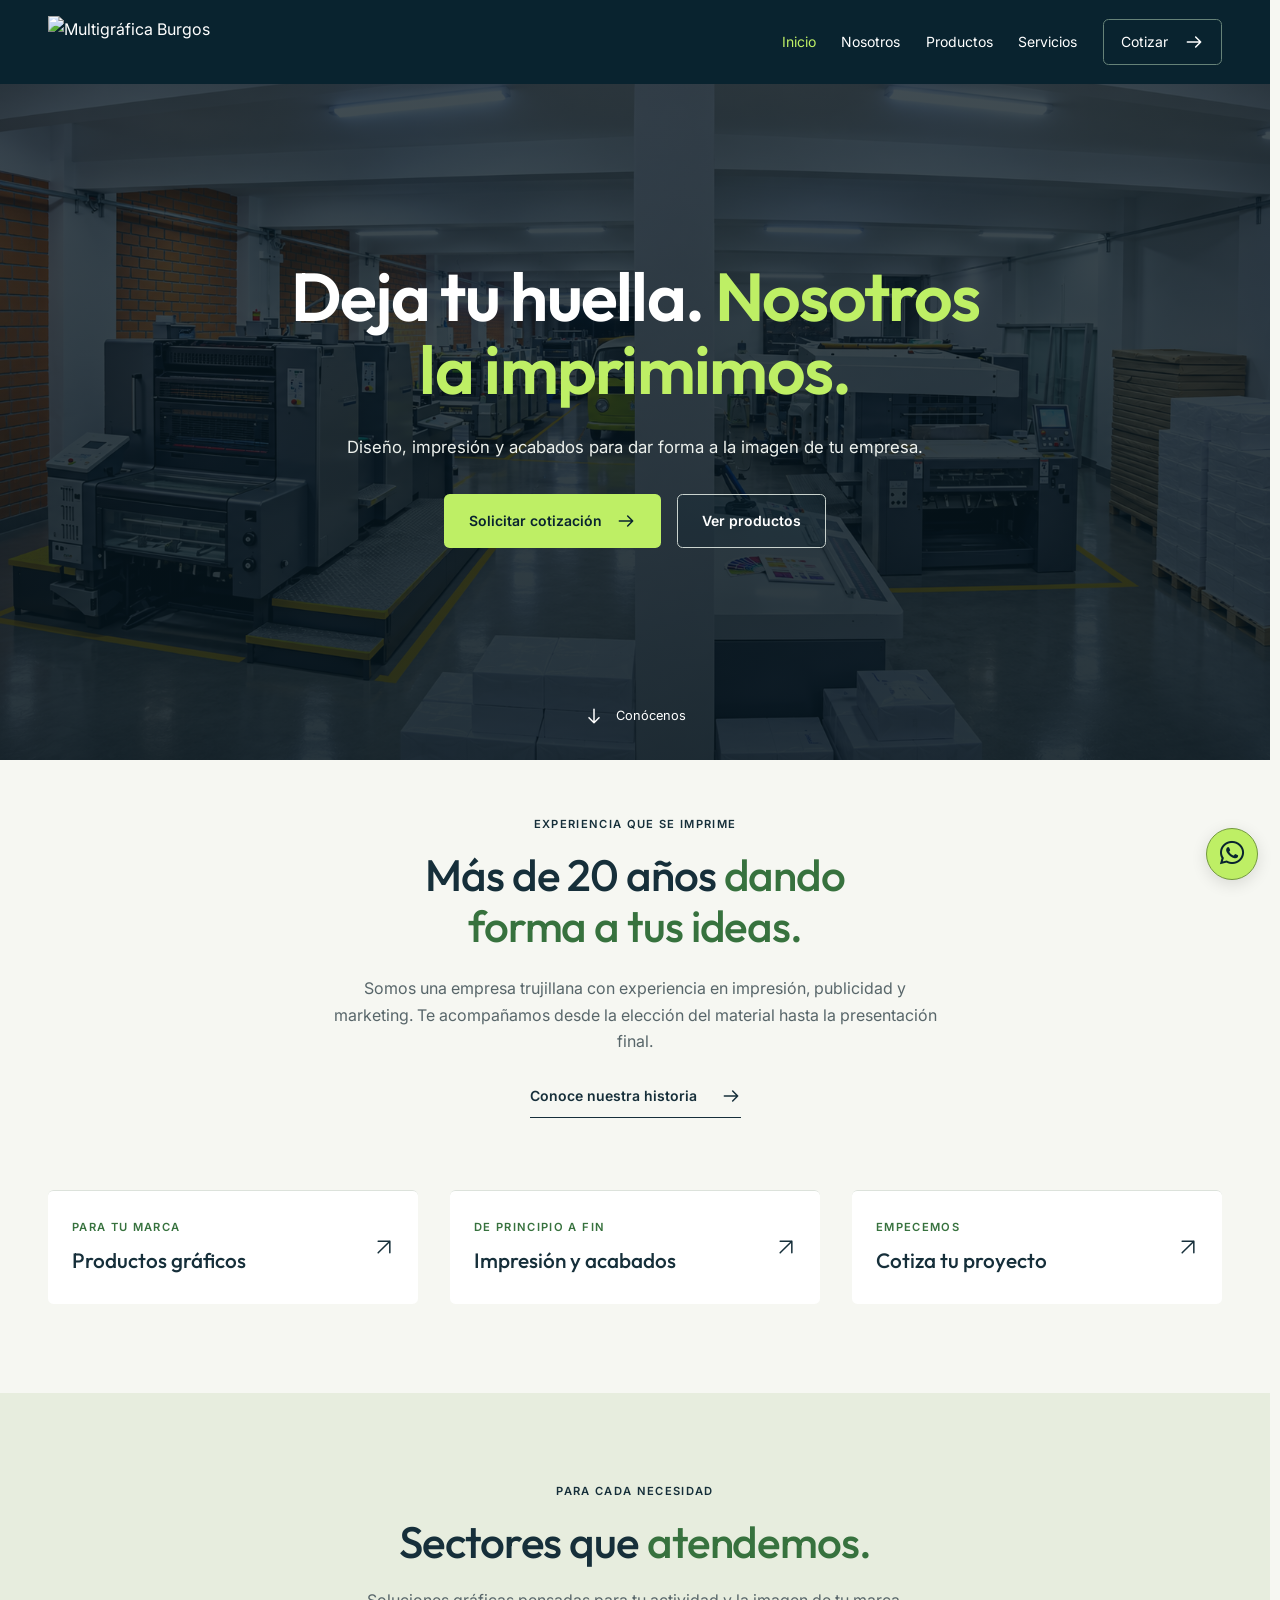
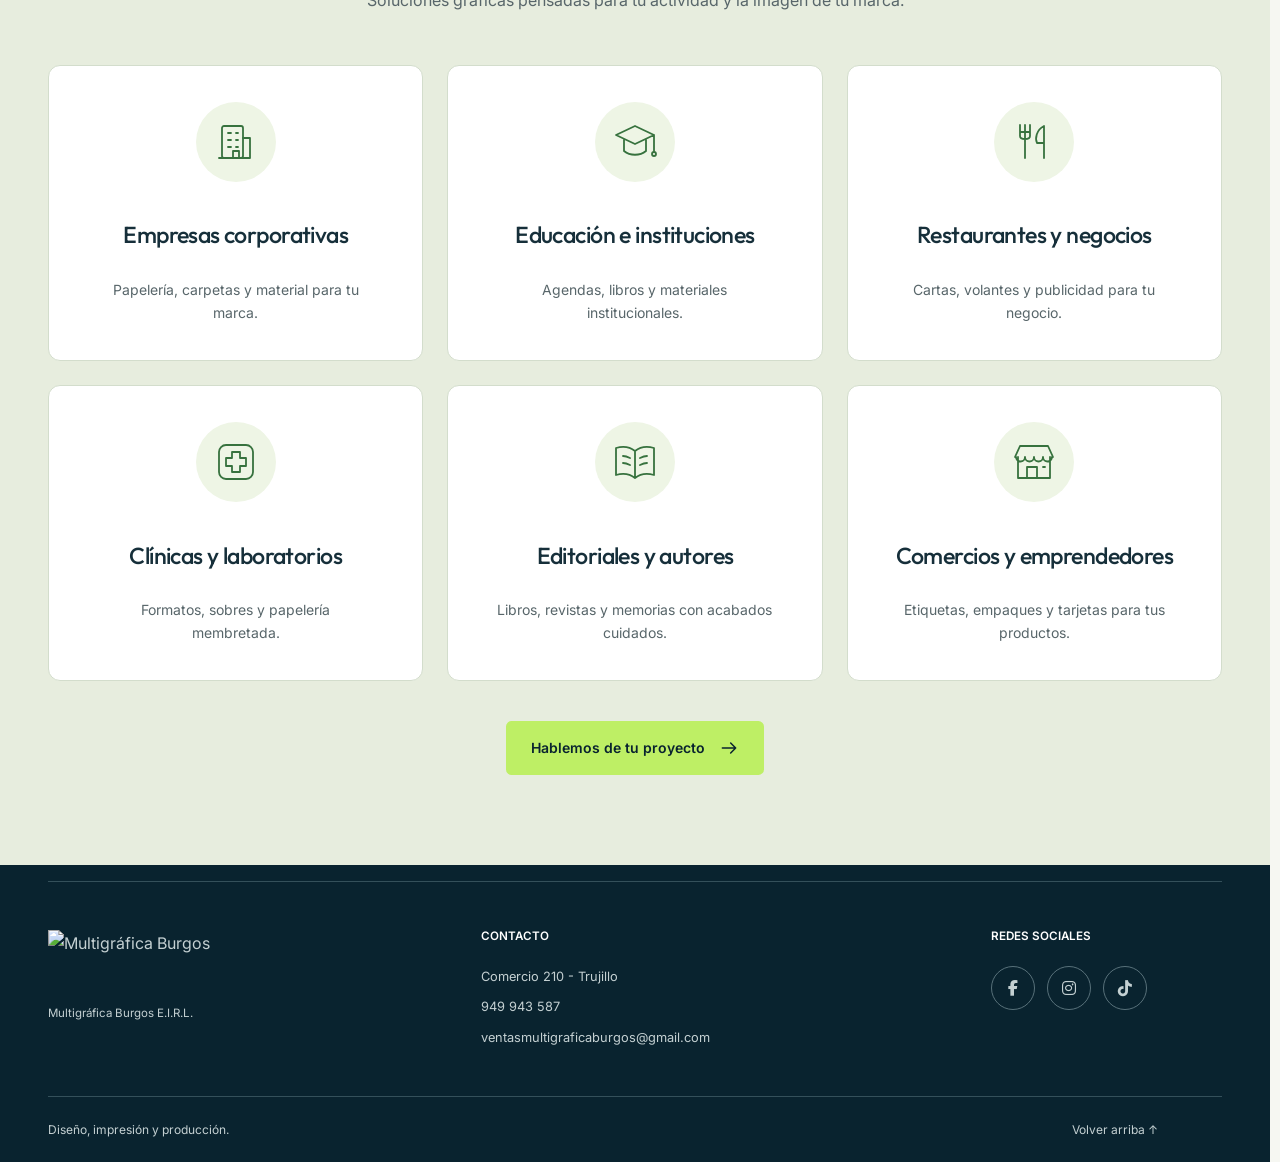
==== commit fba0bb90: "ActualizacionV2" ====
--- a/index.html
+++ b/index.html
@@ -3,7 +3,7 @@
 <head>
   <meta charset="UTF-8" />
   <meta name="viewport" content="width=device-width, initial-scale=1.0" />
-  <title>Multigráfica Burgos | Imprenta en Trujillo</title>
+  <title>Multigrafica Burgos | Inicio</title>
 
   <!-- SEO -->
   <meta name="description" content="Empresa trujillana con más de 20 años de experiencia en impresión, publicidad y marketing.">
@@ -24,8 +24,10 @@
 
   <link rel="preload" as="image" href="video/Fondo.PNG">
   <!-- CSS -->
-  <link rel="stylesheet" href="css/style.css?v=20261105-12">
-  <link rel="icon" href="img/logo.png" type="image/png" />
+  <link rel="stylesheet" href="css/style.css?v=20261105-13">
+
+  <link rel="icon" href="favicon.ico?v=20261105-3" type="image/x-icon" sizes="16x16 32x32 48x48 64x64">
+  <link rel="icon" href="img/favicon.png?v=20261105-3" type="image/png" sizes="64x64">
 </head>
 <body data-page="inicio">
   <a class="skip-link" href="#contenido">Saltar al contenido</a>
@@ -90,7 +92,7 @@
           <img src="img/logo.png" width="945" height="238" loading="lazy" alt="Multigráfica Burgos">
         </a>
         <p>Multigráfica Burgos E.I.R.L.</p>
-        <span>RUC: 20481675783</span>
+
       </div>
 
       <div class="footer-contact">
--- a/css/style.css
+++ b/css/style.css
@@ -106,7 +106,7 @@
 .menu-toggle > span:not(.sr-only) { display: block; background: white; height: 2px; margin: 5px 0; transition: transform .2s; }
 /* Home: the workshop is the first visual signal. */
 .hero { position: relative; isolation: isolate; display: grid; align-items: center; min-height: max(540px, calc(100svh - var(--header-height) - 140px)); padding-block: 64px 100px; color: white; background: var(--azul-profundo); }
-.hero::after { content: ''; position: absolute; inset: 0; z-index: -1; background: linear-gradient(180deg, rgb(5 20 28 / .66), rgb(5 20 28 / .81)); }
+.hero::after { content: ''; position: absolute; inset: 0; z-index: -1; background: linear-gradient(180deg, rgb(5 20 28 / .76), rgb(5 20 28 / .86)); }
 .hero-image, .hero-video { position: absolute; inset: 0; z-index: -2; width: 100%; height: 100%; object-fit: cover; object-position: center; }
 .hero-video { pointer-events: none; }
 .hero-video-toggle { position: absolute; left: max(24px, calc((100% - var(--container)) / 2)); bottom: 22px; z-index: 1; min-height: 44px; padding: 10px 16px; color: white; border: 1px solid #a7b6b8; border-radius: var(--radius-sm); background: rgb(9 35 47 / .75); font-size: .75rem; }
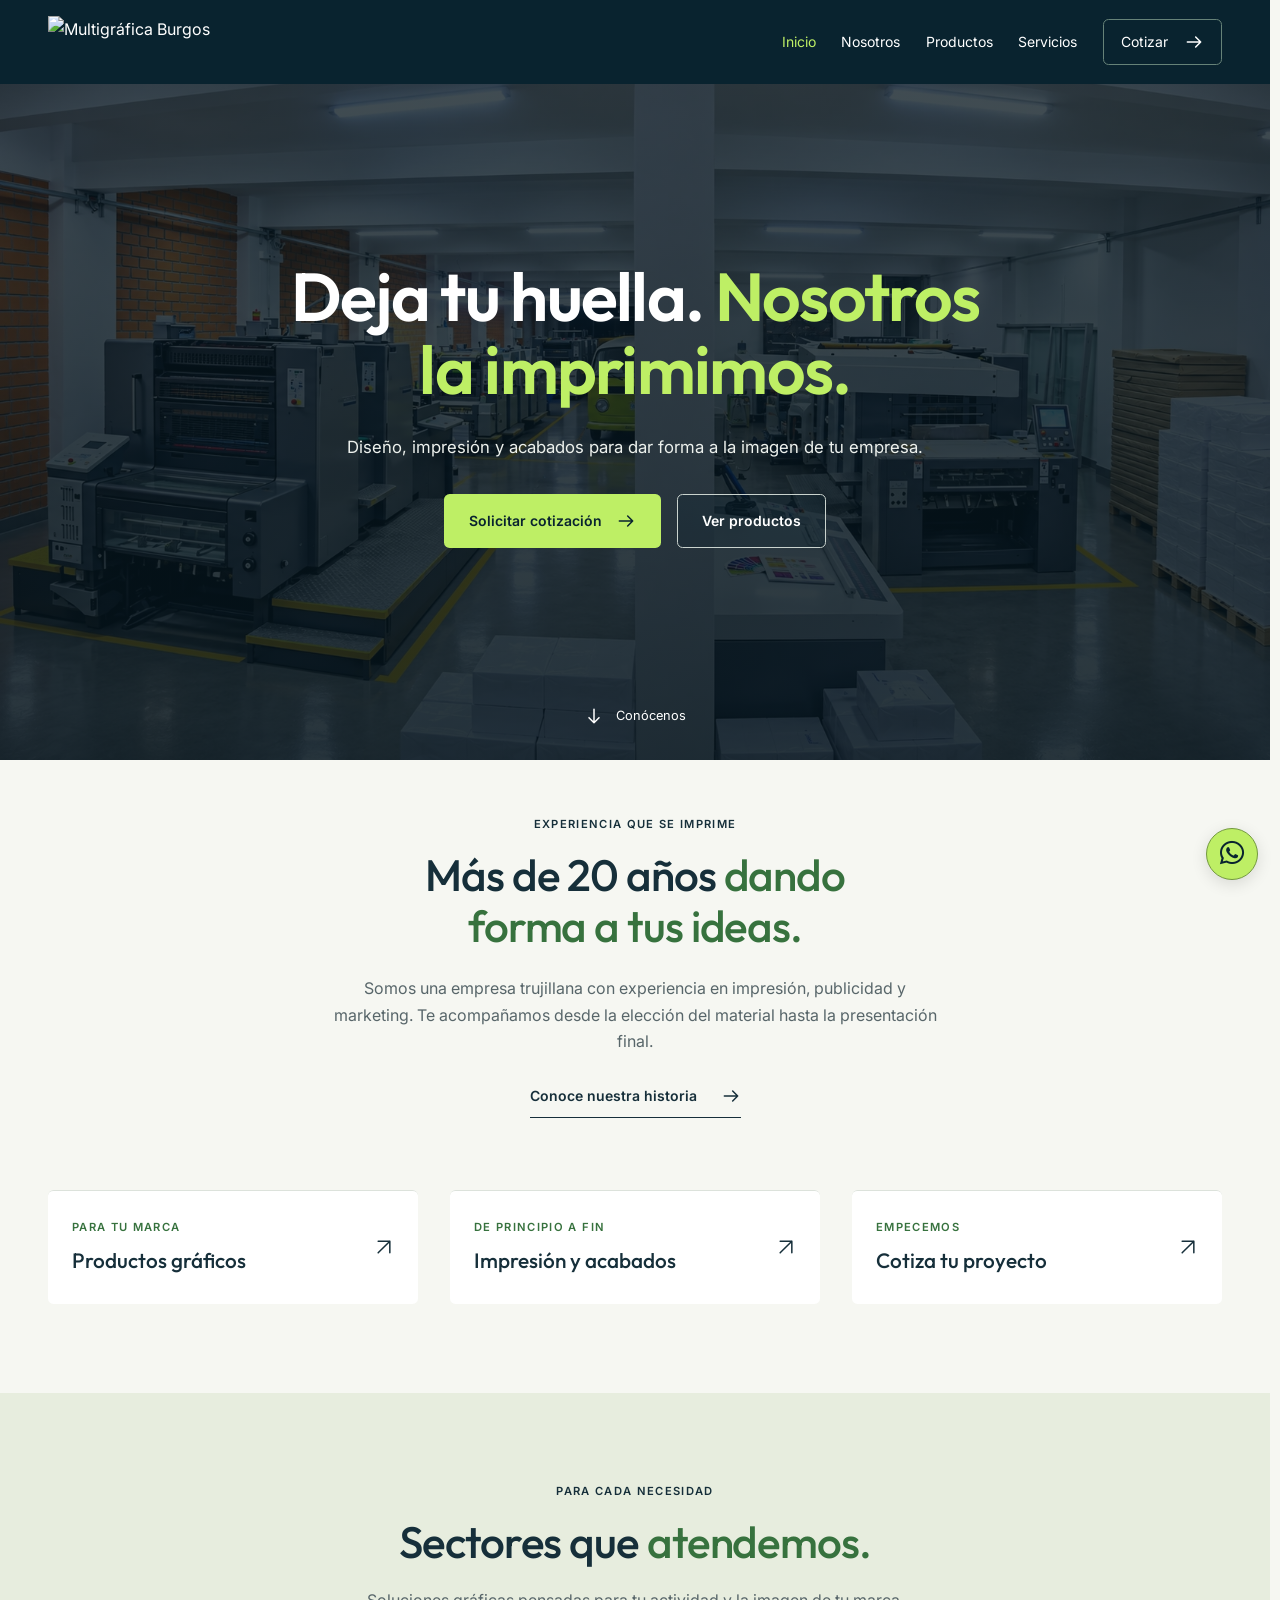
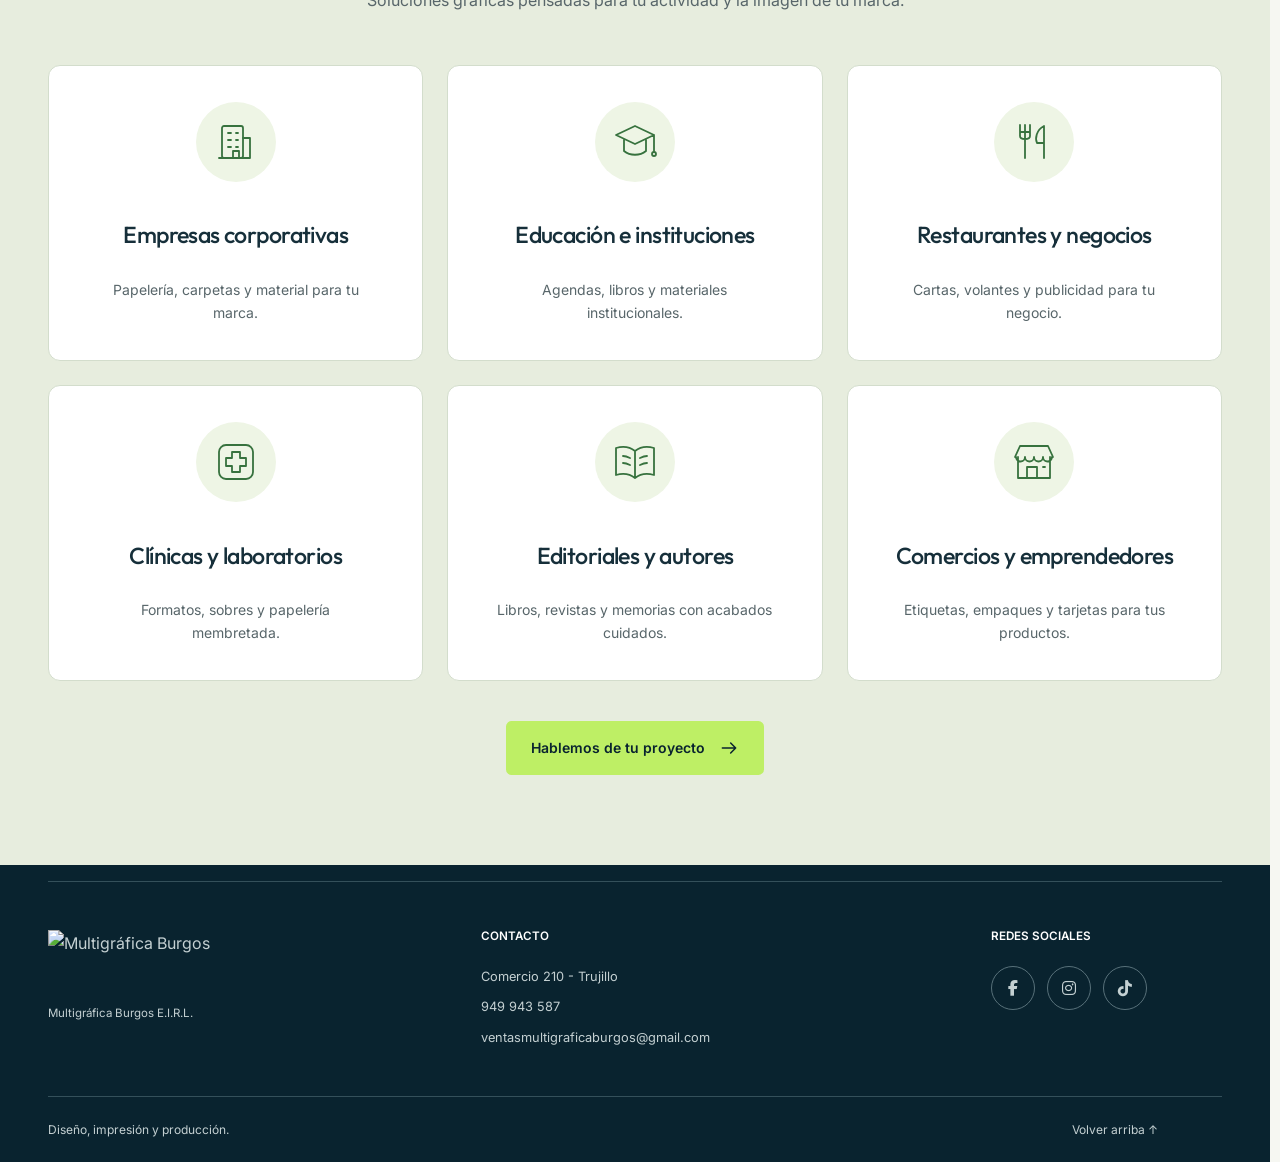
==== commit eff037db: "Optimización técnica Fase 1; validación manual pendiente" ====
--- a/index.html
+++ b/index.html
@@ -22,7 +22,7 @@
   <link href="https://fonts.googleapis.com/css2?family=Inter:wght@300;400;500;600&family=Outfit:wght@300;400;500;600;700;800;900&display=swap" rel="stylesheet">
   <link rel="stylesheet" href="https://cdnjs.cloudflare.com/ajax/libs/font-awesome/6.5.0/css/all.min.css">
 
-  <link rel="preload" as="image" href="video/Fondo.PNG">
+  <link rel="preload" as="image" href="video/hero-poster-20261119.webp">
   <!-- CSS -->
   <link rel="stylesheet" href="css/style.css?v=20261105-13">
 
@@ -47,8 +47,8 @@
   </header>
   <main id="contenido" tabindex="-1">
     <section id="inicio" class="hero" aria-labelledby="hero-title">
-      <img class="hero-image" src="video/Fondo.PNG" width="1672" height="941" fetchpriority="high" alt="" aria-hidden="true">
-      <video id="heroVideo" class="hero-video" data-src="video/hero-inicio.mp4" poster="video/Fondo.PNG" width="1920" height="1080" muted playsinline preload="none" aria-hidden="true" tabindex="-1" hidden></video>
+      <img class="hero-image" src="video/hero-poster-20261119.webp" width="1672" height="941" fetchpriority="high" alt="" aria-hidden="true">
+      <video id="heroVideo" class="hero-video" data-src="video/hero-inicio.mp4?v=20261119-1" poster="video/hero-poster-20261119.webp" width="1920" height="1080" muted playsinline preload="none" aria-hidden="true" tabindex="-1" hidden></video>
       <div class="container hero-copy">
 
         <h1 id="hero-title" data-reveal>Deja tu huella. <span>Nosotros la imprimimos.</span></h1>
@@ -114,7 +114,7 @@
     <div class="container footer-bottom"><span>Diseño, impresión y producción.</span><a href="#contenido">Volver arriba ↑</a></div>
   </footer>
   <a
-    href="https://wa.me/51903025062?text=Hola%20Multigr%C3%A1fica%20Burgos%2C%20deseo%20solicitar%20una%20cotizaci%C3%B3n"
+    href="https://wa.me/51949943587?text=Hola%20Multigr%C3%A1fica%20Burgos%2C%20deseo%20solicitar%20una%20cotizaci%C3%B3n"
     class="floating-whatsapp"
     target="_blank"
     rel="noopener"
@@ -122,6 +122,6 @@
     <i class="fa-brands fa-whatsapp" aria-hidden="true"></i>
   </a>
 
-  <script defer src="js/main.js?v=20261105-11"></script>
+  <script defer src="js/main.js?v=20261119-1"></script>
 </body>
 </html>
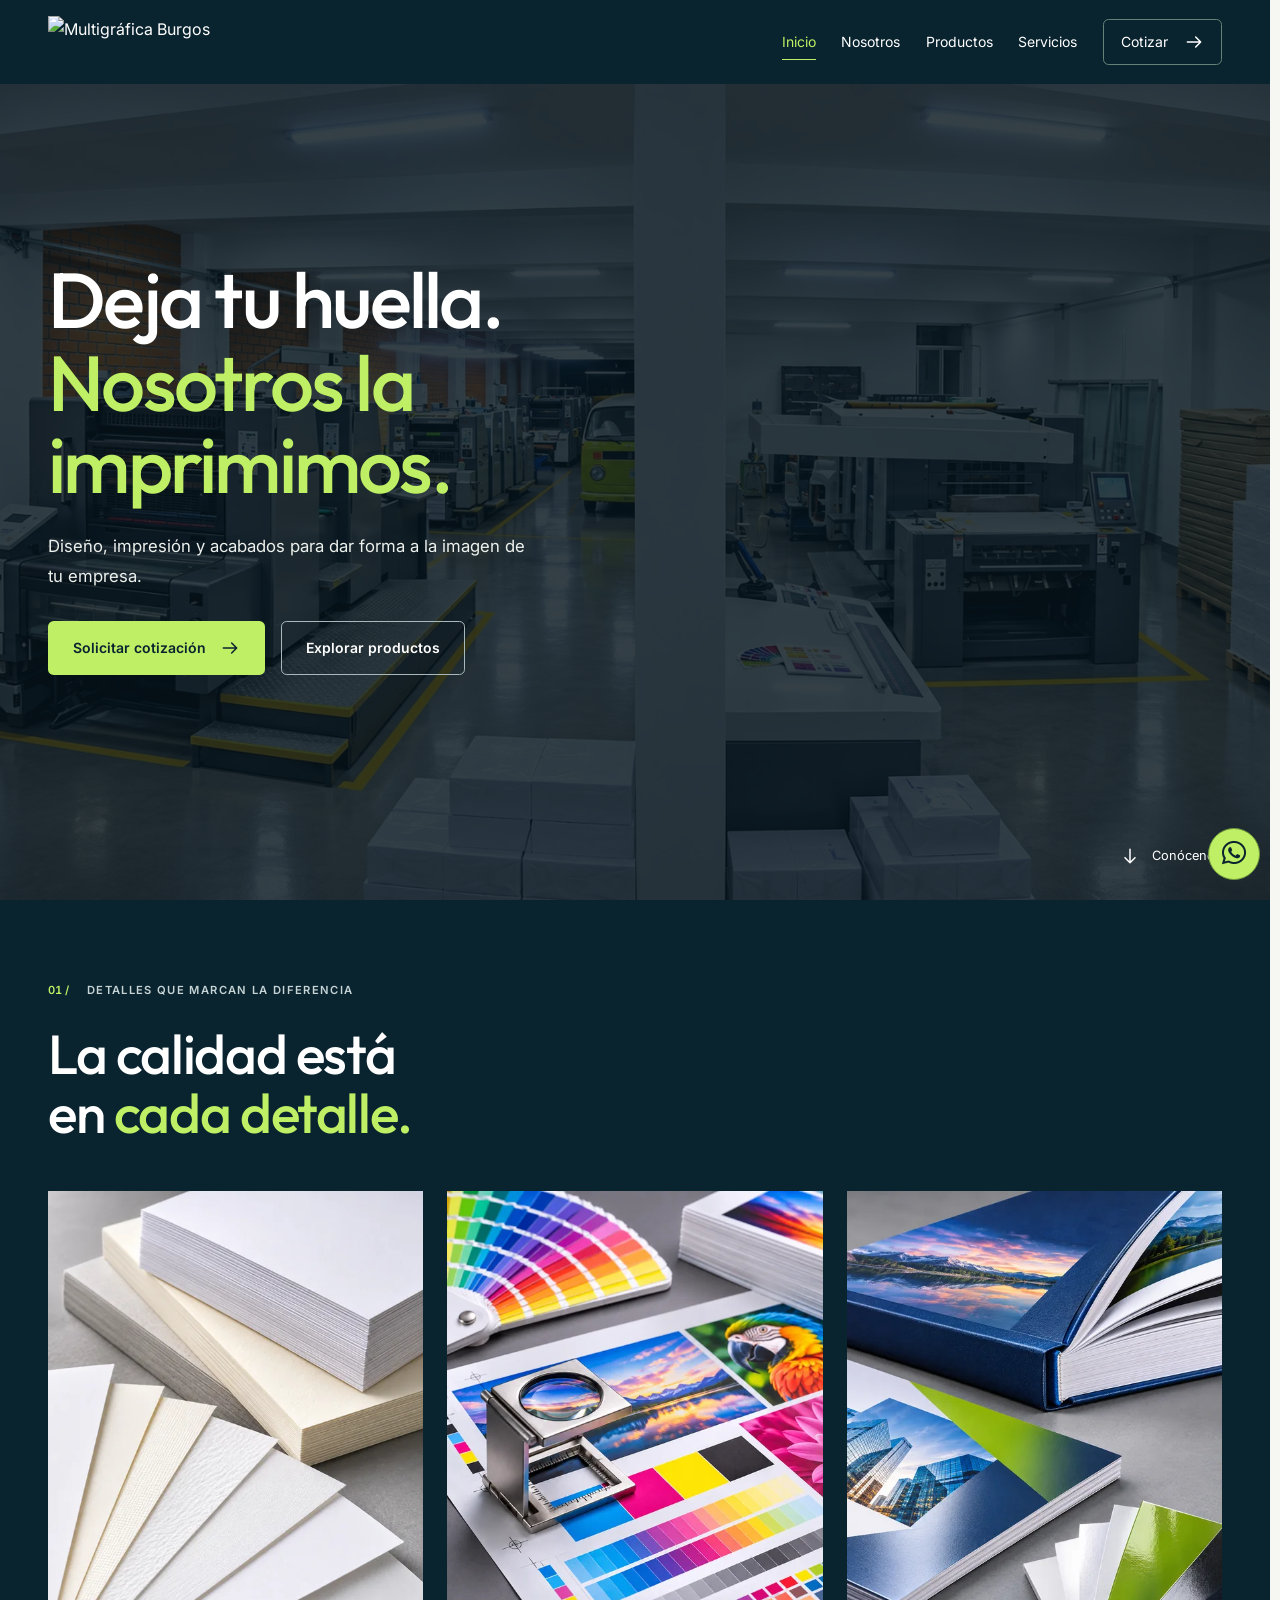
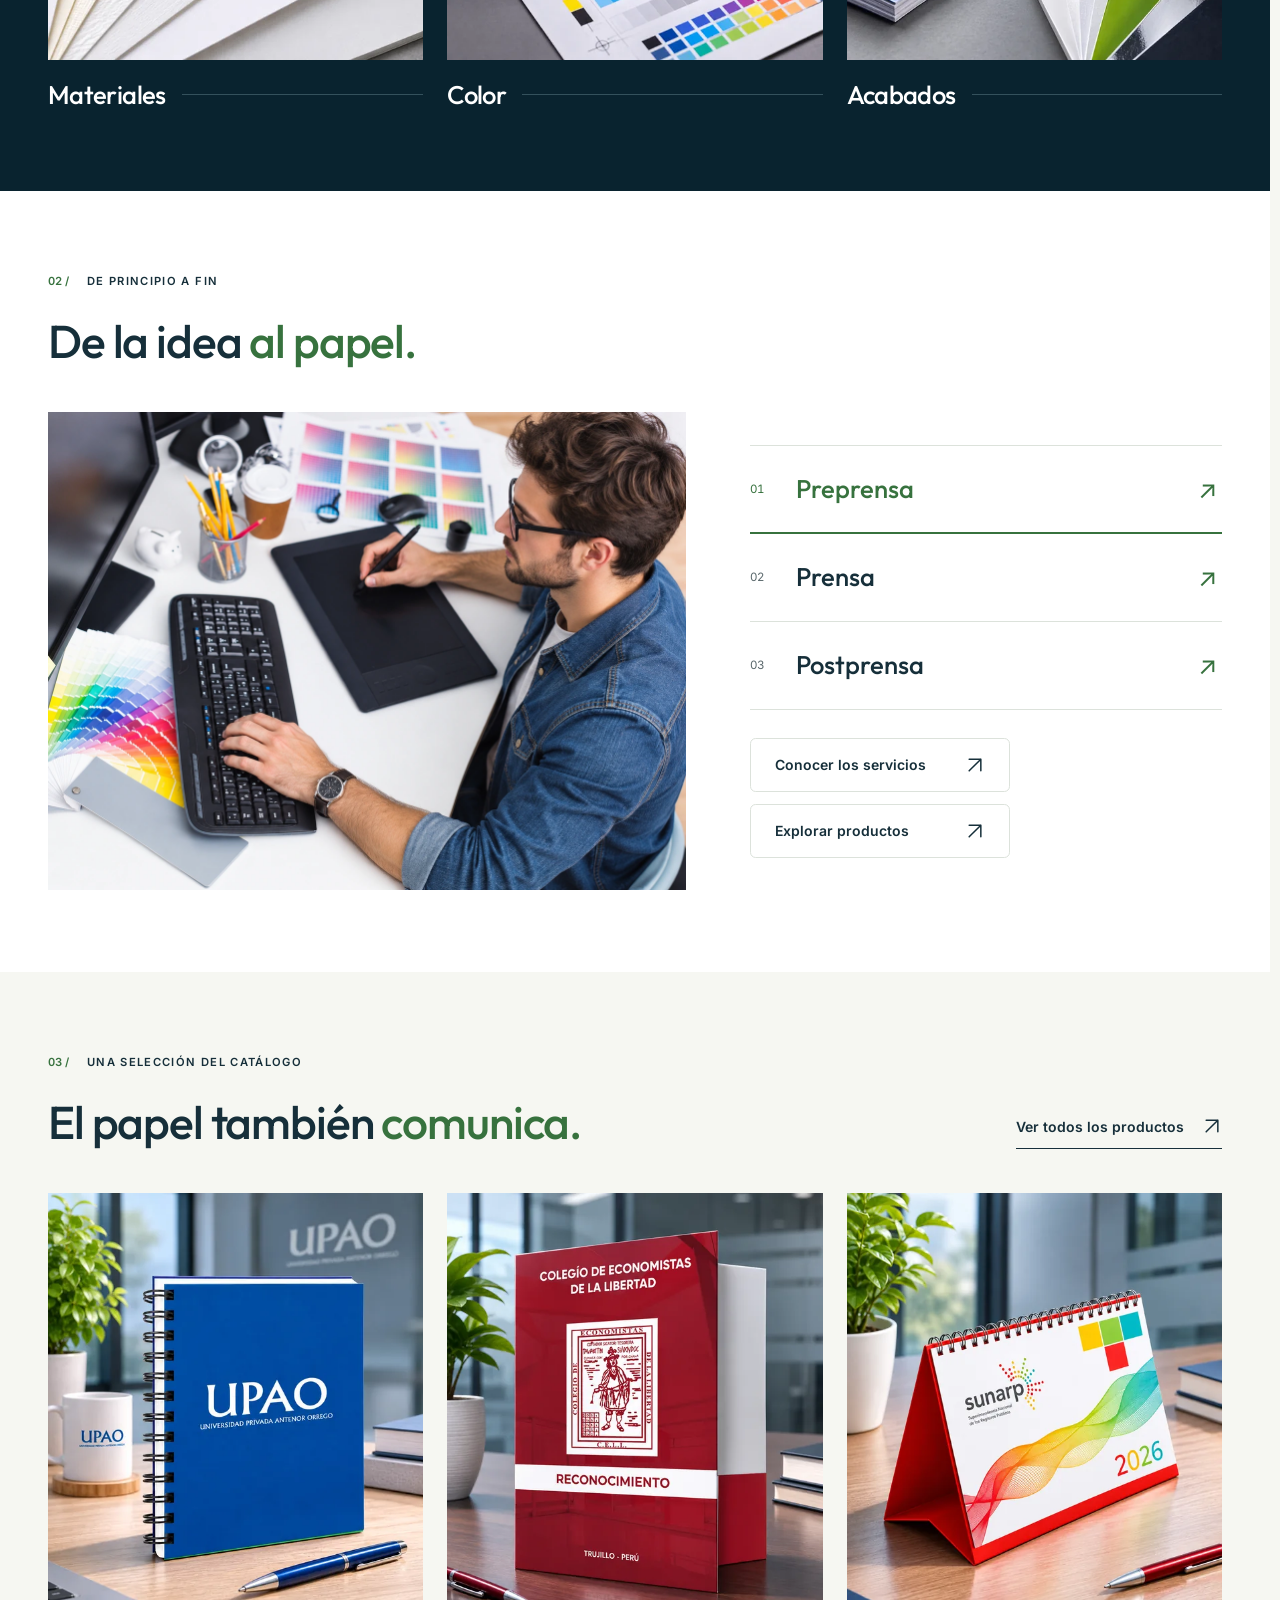
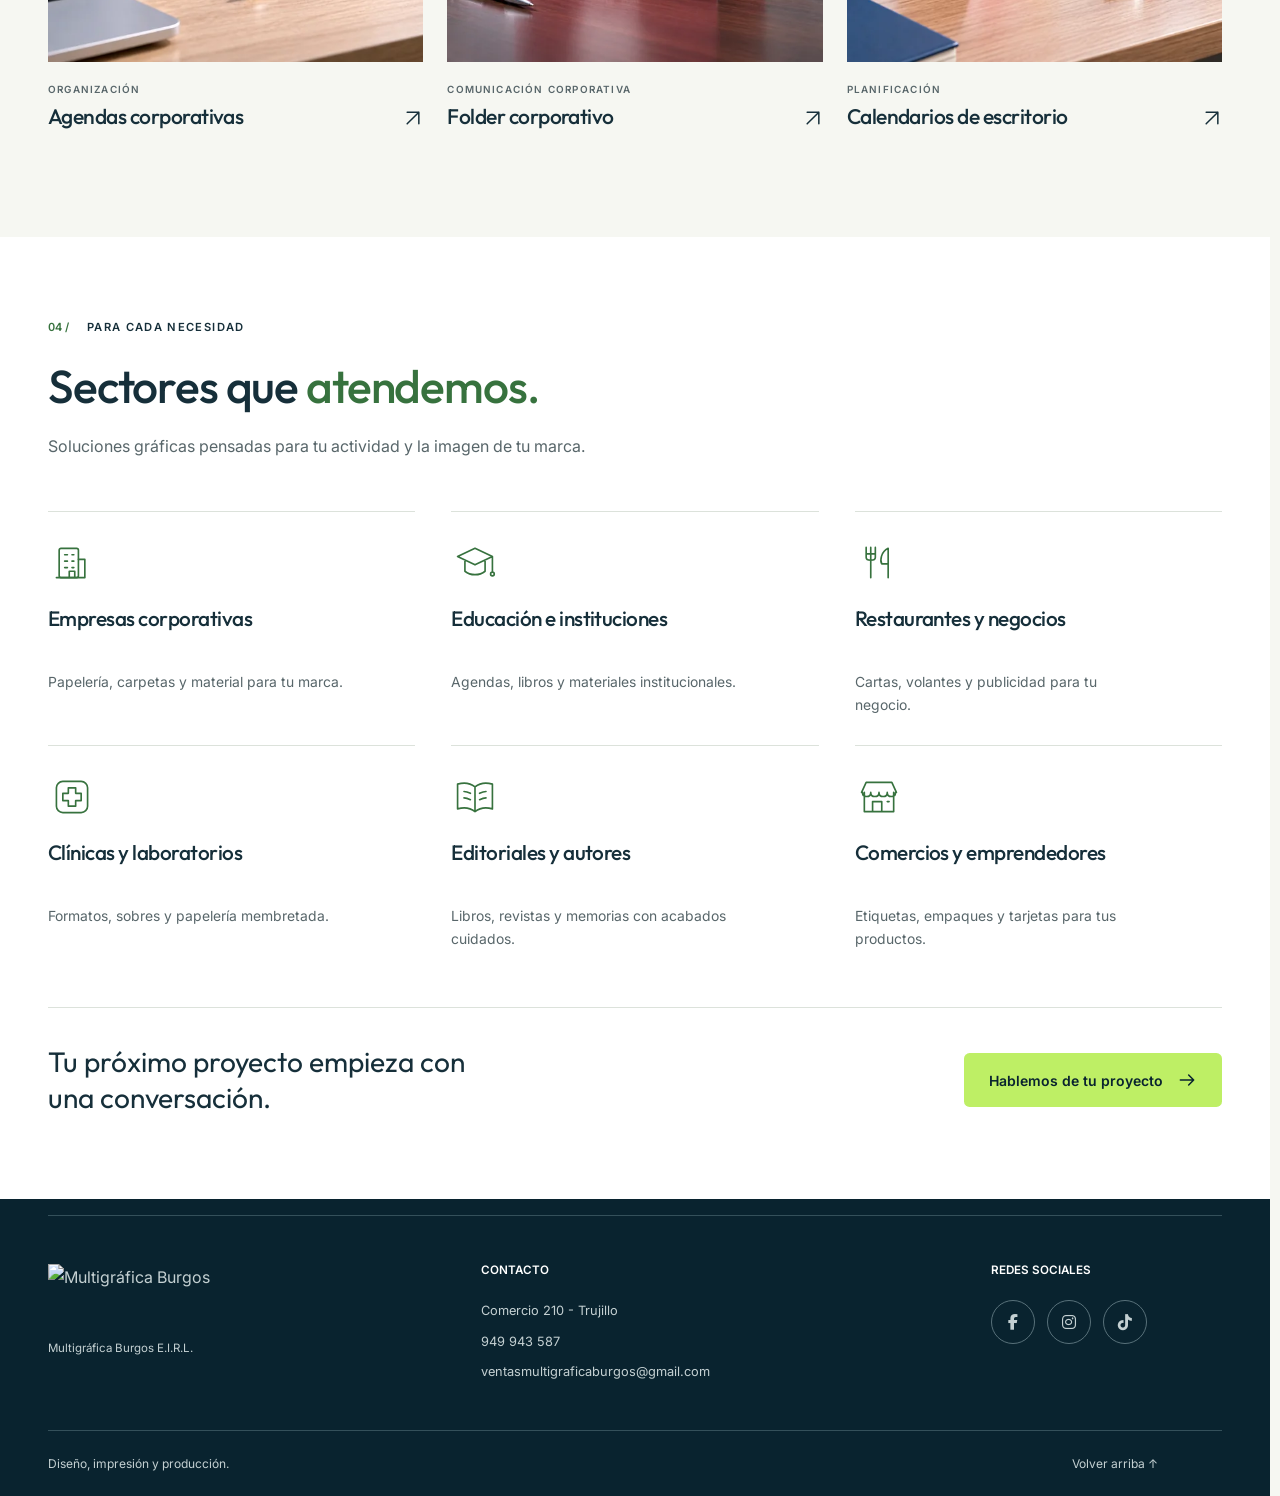
==== commit 9e0fd366: "Actualización Inicio" ====
--- a/index.html
+++ b/index.html
@@ -24,7 +24,8 @@
 
   <link rel="preload" as="image" href="video/hero-poster-20261119.webp">
   <!-- CSS -->
-  <link rel="stylesheet" href="css/style.css?v=20261105-13">
+  <link rel="stylesheet" href="css/style.css?v=20261120-6">
+  <link rel="stylesheet" href="css/inicio.css?v=20261120-6">
 
   <link rel="icon" href="favicon.ico?v=20261105-3" type="image/x-icon" sizes="16x16 32x32 48x48 64x64">
   <link rel="icon" href="img/favicon.png?v=20261105-3" type="image/png" sizes="64x64">
@@ -49,38 +50,108 @@
     <section id="inicio" class="hero" aria-labelledby="hero-title">
       <img class="hero-image" src="video/hero-poster-20261119.webp" width="1672" height="941" fetchpriority="high" alt="" aria-hidden="true">
       <video id="heroVideo" class="hero-video" data-src="video/hero-inicio.mp4?v=20261119-1" poster="video/hero-poster-20261119.webp" width="1920" height="1080" muted playsinline preload="none" aria-hidden="true" tabindex="-1" hidden></video>
+      <div class="home-hero-wash" aria-hidden="true"></div>
       <div class="container hero-copy">
 
-        <h1 id="hero-title" data-reveal>Deja tu huella. <span>Nosotros la imprimimos.</span></h1>
-        <p class="hero-description" data-reveal>Diseño, impresión y acabados para dar forma a la imagen de tu empresa.</p>
-        <div class="hero-actions" data-reveal><a class="button button-primary" href="cotizacion.html">Solicitar cotización <svg class="ui-icon" viewBox="0 0 24 24" fill="none" stroke="currentColor" stroke-width="1.8" stroke-linecap="round" stroke-linejoin="round" aria-hidden="true" focusable="false"><path d="M4 12h16m-6-6 6 6-6 6"/></svg></a><a class="button hero-secondary" href="productos.html">Ver productos</a></div>
+        <h1 id="hero-title"><span class="home-hero-line" data-hero-line>Deja tu huella.</span> <span class="home-hero-line home-hero-accent" data-hero-line>Nosotros la</span> <span class="home-hero-line home-hero-accent" data-hero-line>imprimimos.</span></h1>
+        <p class="hero-description">Diseño, impresión y acabados para dar forma a la imagen de tu empresa.</p>
+        <div class="hero-actions"><a class="button button-primary" href="cotizacion.html">Solicitar cotización <svg class="ui-icon" viewBox="0 0 24 24" fill="none" stroke="currentColor" stroke-width="1.8" stroke-linecap="round" stroke-linejoin="round" aria-hidden="true" focusable="false"><path d="M4 12h16m-6-6 6 6-6 6"/></svg></a><a class="button hero-secondary" href="productos.html">Explorar productos</a></div>
       </div>
       <button id="heroVideoToggle" class="hero-video-toggle" type="button" hidden>Pausar video</button>
       <a class="hero-scroll" href="#presentacion" aria-label="Conocer Multigráfica Burgos"><svg class="ui-icon" viewBox="0 0 24 24" fill="none" stroke="currentColor" stroke-width="1.8" stroke-linecap="round" stroke-linejoin="round" aria-hidden="true" focusable="false"><path d="M12 4v16m-6-6 6 6 6-6"/></svg><span>Conócenos</span></a>
     </section>
-    <section id="presentacion" class="section home-intro" aria-labelledby="home-title">
-      <div class="container home-intro-grid">
-        <div data-reveal><p class="eyebrow">Experiencia que se imprime</p><h2 id="home-title">Más de 20 años <em>dando forma a tus ideas.</em></h2></div>
-        <div data-reveal><p>Somos una empresa trujillana con experiencia en impresión, publicidad y marketing. Te acompañamos desde la elección del material hasta la presentación final.</p><a class="text-link" href="nosotros.html">Conoce nuestra historia <svg class="ui-icon" viewBox="0 0 24 24" fill="none" stroke="currentColor" stroke-width="1.8" stroke-linecap="round" stroke-linejoin="round" aria-hidden="true" focusable="false"><path d="M4 12h16m-6-6 6 6-6 6"/></svg></a></div>
+    <section id="presentacion" class="section home-details" data-home-details aria-labelledby="home-title">
+      <div class="container">
+        <header class="home-details-heading">
+          <div><p class="eyebrow home-kicker"><span aria-hidden="true">01 /</span> Detalles que marcan la diferencia</p><h2 id="home-title" data-detail-heading>La calidad está en <em>cada detalle.</em></h2></div>
+        </header>
+        <div class="home-details-grid">
+          <figure class="home-detail">
+            <div class="home-detail-frame" data-detail-media>
+              <img class="home-detail-visual" src="img/inicio/detalles/materiales.webp" srcset="img/inicio/detalles/materiales-560.webp 560w, img/inicio/detalles/materiales.webp 1122w" sizes="(max-width: 600px) calc(100vw - 40px), (max-width: 760px) calc((100vw - 76px) / 3), (max-width: 960px) calc((100vw - 100px) / 3), (max-width: 1100px) calc((100vw - 112px) / 3), (max-width: 1296px) calc((100vw - 144px) / 3), 384px" width="1122" height="1402" loading="lazy" decoding="async" alt="Papeles apilados y muestras con distintas texturas y grosores">
+            </div>
+            <figcaption><h3>Materiales</h3><span class="home-detail-rule" aria-hidden="true"></span></figcaption>
+          </figure>
+          <figure class="home-detail">
+            <div class="home-detail-frame" data-detail-media>
+              <img class="home-detail-visual" src="img/inicio/detalles/color.webp" srcset="img/inicio/detalles/color-560.webp 560w, img/inicio/detalles/color.webp 1122w" sizes="(max-width: 600px) calc(100vw - 40px), (max-width: 760px) calc((100vw - 76px) / 3), (max-width: 960px) calc((100vw - 100px) / 3), (max-width: 1100px) calc((100vw - 112px) / 3), (max-width: 1296px) calc((100vw - 144px) / 3), 384px" width="1122" height="1402" loading="lazy" decoding="async" alt="Muestras de color y lupa sobre un pliego impreso">
+            </div>
+            <figcaption><h3>Color</h3><span class="home-detail-rule" aria-hidden="true"></span></figcaption>
+          </figure>
+          <figure class="home-detail">
+            <div class="home-detail-frame" data-detail-media>
+              <img class="home-detail-visual" src="img/inicio/detalles/acabados.webp" srcset="img/inicio/detalles/acabados-560.webp 560w, img/inicio/detalles/acabados.webp 1122w" sizes="(max-width: 600px) calc(100vw - 40px), (max-width: 760px) calc((100vw - 76px) / 3), (max-width: 960px) calc((100vw - 100px) / 3), (max-width: 1100px) calc((100vw - 112px) / 3), (max-width: 1296px) calc((100vw - 144px) / 3), 384px" width="1122" height="1402" loading="lazy" decoding="async" alt="Detalle de encuadernación, tapas y acabados de productos impresos">
+            </div>
+            <figcaption><h3>Acabados</h3><span class="home-detail-rule" aria-hidden="true"></span></figcaption>
+          </figure>
+        </div>
       </div>
-      <nav class="container home-paths" aria-label="Explora Multigráfica Burgos" data-stagger>
-        <a href="productos.html"><span class="eyebrow">Para tu marca</span><strong>Productos gráficos</strong><svg class="ui-icon" viewBox="0 0 24 24" fill="none" stroke="currentColor" stroke-width="1.8" stroke-linecap="round" stroke-linejoin="round" aria-hidden="true" focusable="false"><path d="M5 19 19 5M5 5h14v14"/></svg></a>
-        <a href="servicios.html"><span class="eyebrow">De principio a fin</span><strong>Impresión y acabados</strong><svg class="ui-icon" viewBox="0 0 24 24" fill="none" stroke="currentColor" stroke-width="1.8" stroke-linecap="round" stroke-linejoin="round" aria-hidden="true" focusable="false"><path d="M5 19 19 5M5 5h14v14"/></svg></a>
-        <a href="cotizacion.html"><span class="eyebrow">Empecemos</span><strong>Cotiza tu proyecto</strong><svg class="ui-icon" viewBox="0 0 24 24" fill="none" stroke="currentColor" stroke-width="1.8" stroke-linecap="round" stroke-linejoin="round" aria-hidden="true" focusable="false"><path d="M5 19 19 5M5 5h14v14"/></svg></a>
-      </nav>
+    </section>
+    <section id="soluciones" class="section home-process-section" data-home-process aria-labelledby="solutions-title">
+      <div class="container">
+        <header class="home-section-heading" data-reveal>
+          <div><p class="eyebrow home-kicker"><span aria-hidden="true">02 /</span> De principio a fin</p><h2 id="solutions-title">De la idea <em>al papel.</em></h2></div>
+        </header>
+        <div class="home-process-layout">
+          <div class="home-process-panels">
+            <article id="home-step-preprensa" class="home-process-panel" data-process-panel aria-labelledby="home-tab-preprensa">
+              <figure><img src="img/inicio/proceso/preprensa.webp" width="1280" height="960" loading="lazy" decoding="async" alt="Diseñador trabajando con una tableta gráfica y muestras de color en su escritorio"></figure>
+            </article>
+            <article id="home-step-prensa" class="home-process-panel" data-process-panel aria-labelledby="home-tab-prensa">
+              <figure><img src="img/optimized/prensa-800.webp" width="612" height="408" loading="lazy" decoding="async" alt="Pliegos en una máquina de impresión; imagen provisional"></figure>
+            </article>
+            <article id="home-step-postprensa" class="home-process-panel" data-process-panel aria-labelledby="home-tab-postprensa">
+              <figure><img src="img/optimized/postprensa-800.webp" width="800" height="533" loading="lazy" decoding="async" alt="Trabajo de acabado sobre un pliego impreso; imagen provisional"></figure>
+            </article>
+          </div>
+          <aside class="home-process-aside" aria-label="Etapas de producción">
+            <div class="home-process-tabs" data-process-controls aria-label="Selecciona una etapa de producción" hidden>
+              <button id="home-tab-preprensa" class="home-process-tab" type="button" data-process-tab aria-controls="home-step-preprensa"><span class="home-process-number">01</span><span><strong>Preprensa</strong></span><span class="home-process-mark" aria-hidden="true">↗</span></button>
+              <button id="home-tab-prensa" class="home-process-tab" type="button" data-process-tab aria-controls="home-step-prensa"><span class="home-process-number">02</span><span><strong>Prensa</strong></span><span class="home-process-mark" aria-hidden="true">↗</span></button>
+              <button id="home-tab-postprensa" class="home-process-tab" type="button" data-process-tab aria-controls="home-step-postprensa"><span class="home-process-number">03</span><span><strong>Postprensa</strong></span><span class="home-process-mark" aria-hidden="true">↗</span></button>
+            </div>
+            <div class="home-process-actions">
+            <a class="button button-secondary" href="servicios.html">Conocer los servicios <svg class="ui-icon" viewBox="0 0 24 24" fill="none" stroke="currentColor" stroke-width="1.8" stroke-linecap="round" stroke-linejoin="round" aria-hidden="true" focusable="false"><path d="M5 19 19 5M5 5h14v14"/></svg></a>
+            <a class="button button-secondary" href="productos.html">Explorar productos <svg class="ui-icon" viewBox="0 0 24 24" fill="none" stroke="currentColor" stroke-width="1.8" stroke-linecap="round" stroke-linejoin="round" aria-hidden="true" focusable="false"><path d="M5 19 19 5M5 5h14v14"/></svg></a>
+            </div>
+          </aside>
+        </div>
+      </div>
+    </section>
+    <section id="destacados" class="section home-featured" aria-labelledby="featured-title">
+      <div class="container">
+        <header class="home-section-heading" data-reveal>
+          <div><p class="eyebrow home-kicker"><span aria-hidden="true">03 /</span> Una selección del catálogo</p><h2 id="featured-title">El papel también <em>comunica.</em></h2></div>
+          <a class="text-link" href="productos.html">Ver todos los productos <svg class="ui-icon" viewBox="0 0 24 24" fill="none" stroke="currentColor" stroke-width="1.8" stroke-linecap="round" stroke-linejoin="round" aria-hidden="true" focusable="false"><path d="M5 19 19 5M5 5h14v14"/></svg></a>
+        </header>
+        <div class="home-featured-grid">
+          <a class="home-feature" href="productos.html">
+            <div class="home-feature-image" data-home-photo><img src="img/inicio/destacados/agenda-editorial.webp" srcset="img/inicio/destacados/agenda-editorial-560.webp 560w, img/inicio/destacados/agenda-editorial.webp 1122w" sizes="(max-width: 600px) calc(100vw - 40px), (max-width: 760px) calc((100vw - 60px) / 2), (max-width: 960px) calc((100vw - 88px) / 2), (max-width: 1100px) calc((100vw - 112px) / 3), (max-width: 1296px) calc((100vw - 144px) / 3), 384px" width="1122" height="1402" loading="lazy" decoding="async" alt="Agenda corporativa azul con espiral en un entorno de oficina"></div>
+            <div class="home-feature-caption"><div><span class="eyebrow">Organización</span><h3>Agendas corporativas</h3></div><svg class="home-feature-arrow" viewBox="0 0 24 24" fill="none" stroke="currentColor" stroke-width="1.8" stroke-linecap="round" stroke-linejoin="round" aria-hidden="true" focusable="false"><path d="M5 19 19 5M5 5h14v14"/></svg></div>
+          </a>
+          <a class="home-feature" href="productos.html">
+            <div class="home-feature-image" data-home-photo><img src="img/inicio/destacados/folder-editorial.webp" srcset="img/inicio/destacados/folder-editorial-560.webp 560w, img/inicio/destacados/folder-editorial.webp 1122w" sizes="(max-width: 600px) calc(100vw - 40px), (max-width: 760px) calc((100vw - 60px) / 2), (max-width: 960px) calc((100vw - 88px) / 2), (max-width: 1100px) calc((100vw - 112px) / 3), (max-width: 1296px) calc((100vw - 144px) / 3), 384px" width="1122" height="1402" loading="lazy" decoding="async" alt="Folder corporativo rojo en un entorno de oficina"></div>
+            <div class="home-feature-caption"><div><span class="eyebrow">Comunicación corporativa</span><h3>Folder corporativo</h3></div><svg class="home-feature-arrow" viewBox="0 0 24 24" fill="none" stroke="currentColor" stroke-width="1.8" stroke-linecap="round" stroke-linejoin="round" aria-hidden="true" focusable="false"><path d="M5 19 19 5M5 5h14v14"/></svg></div>
+          </a>
+          <a class="home-feature" href="productos.html">
+            <div class="home-feature-image" data-home-photo><img src="img/inicio/destacados/calendario-editorial.webp" srcset="img/inicio/destacados/calendario-editorial-560.webp 560w, img/inicio/destacados/calendario-editorial.webp 1122w" sizes="(max-width: 600px) calc(100vw - 40px), (max-width: 760px) calc((100vw - 60px) / 2), (max-width: 960px) calc((100vw - 88px) / 2), (max-width: 1100px) calc((100vw - 112px) / 3), (max-width: 1296px) calc((100vw - 144px) / 3), 384px" width="1122" height="1402" loading="lazy" decoding="async" alt="Calendario de escritorio con base roja en un entorno de oficina"></div>
+            <div class="home-feature-caption"><div><span class="eyebrow">Planificación</span><h3>Calendarios de escritorio</h3></div><svg class="home-feature-arrow" viewBox="0 0 24 24" fill="none" stroke="currentColor" stroke-width="1.8" stroke-linecap="round" stroke-linejoin="round" aria-hidden="true" focusable="false"><path d="M5 19 19 5M5 5h14v14"/></svg></div>
+          </a>
+        </div>
+      </div>
     </section>
     <section id="sectores" class="section sectors-section" aria-labelledby="sectores-title">
       <div class="container">
-        <header class="section-heading centered" data-reveal><p class="eyebrow">Para cada necesidad</p><h2 id="sectores-title">Sectores que <em>atendemos.</em></h2><p class="sectors-intro">Soluciones gráficas pensadas para tu actividad y la imagen de tu marca.</p></header>
-        <div class="sectors-list" data-stagger>
-          <article class="sector-item"><span class="sector-icon"><svg class="sector-symbol" viewBox="0 0 48 48" fill="none" stroke="currentColor" stroke-width="1.8" stroke-linecap="round" stroke-linejoin="round" aria-hidden="true" focusable="false"><rect x="10" y="8" width="21" height="32" rx="2"/><path d="M31 20h7v20H7m9-25h3m5 0h2m-10 7h3m5 0h2m-10 7h3m5 0h2m-5 11v-7h6v7"/></svg></span><h3>Empresas corporativas</h3><p>Papelería, carpetas y material para tu marca.</p></article>
-          <article class="sector-item"><span class="sector-icon"><svg class="sector-symbol" viewBox="0 0 48 48" fill="none" stroke="currentColor" stroke-width="1.8" stroke-linecap="round" stroke-linejoin="round" aria-hidden="true" focusable="false"><path d="m5 17 19-9 19 9-19 9-19-9Zm8 5v11c6 5 16 5 22 0V22m8-5v16"/><circle cx="43" cy="36" r="2"/></svg></span><h3>Educación e instituciones</h3><p>Agendas, libros y materiales institucionales.</p></article>
-          <article class="sector-item"><span class="sector-icon"><svg class="sector-symbol" viewBox="0 0 48 48" fill="none" stroke="currentColor" stroke-width="1.8" stroke-linecap="round" stroke-linejoin="round" aria-hidden="true" focusable="false"><path d="M10 7v11c0 4 10 4 10 0V7M15 7v33m-5-26h10m14 26V8c-8 4-9 13-7 17h7"/></svg></span><h3>Restaurantes y negocios</h3><p>Cartas, volantes y publicidad para tu negocio.</p></article>
-          <article class="sector-item"><span class="sector-icon"><svg class="sector-symbol" viewBox="0 0 48 48" fill="none" stroke="currentColor" stroke-width="1.8" stroke-linecap="round" stroke-linejoin="round" aria-hidden="true" focusable="false"><rect x="7" y="7" width="34" height="34" rx="7"/><path d="M20 14h8v6h6v8h-6v6h-8v-6h-6v-8h6v-6Z"/></svg></span><h3>Clínicas y laboratorios</h3><p>Formatos, sobres y papelería membretada.</p></article>
-          <article class="sector-item"><span class="sector-icon"><svg class="sector-symbol" viewBox="0 0 48 48" fill="none" stroke="currentColor" stroke-width="1.8" stroke-linecap="round" stroke-linejoin="round" aria-hidden="true" focusable="false"><path d="M24 13c-5-4-12-5-19-3v27c7-2 14-1 19 3 5-4 12-5 19-3V10c-7-2-14-1-19 3Zm0 0v27m-12-22c3 0 5 1 7 2m-7 5c3 0 5 1 7 2m10-7c2-1 4-2 7-2m-7 9c2-1 4-2 7-2"/></svg></span><h3>Editoriales y autores</h3><p>Libros, revistas y memorias con acabados cuidados.</p></article>
-          <article class="sector-item"><span class="sector-icon"><svg class="sector-symbol" viewBox="0 0 48 48" fill="none" stroke="currentColor" stroke-width="1.8" stroke-linecap="round" stroke-linejoin="round" aria-hidden="true" focusable="false"><path d="M8 19v21h32V19M5 19l5-11h28l5 11M6 19c0 6 9 6 9 0 0 6 9 6 9 0 0 6 9 6 9 0 0 6 9 6 9 0M17 40V29h10v11m6-11h2"/></svg></span><h3>Comercios y emprendedores</h3><p>Etiquetas, empaques y tarjetas para tus productos.</p></article>
+        <header class="section-heading centered" data-reveal><p class="eyebrow home-kicker"><span aria-hidden="true">04 /</span> Para cada necesidad</p><h2 id="sectores-title">Sectores que <em>atendemos.</em></h2><p class="sectors-intro">Soluciones gráficas pensadas para tu actividad y la imagen de tu marca.</p></header>
+        <div class="sectors-list" data-home-sectors>
+          <article class="sector-item"><span class="home-sector-rule" aria-hidden="true"></span><span class="sector-icon"><svg class="sector-symbol" viewBox="0 0 48 48" fill="none" stroke="currentColor" stroke-width="1.8" stroke-linecap="round" stroke-linejoin="round" aria-hidden="true" focusable="false"><rect x="10" y="8" width="21" height="32" rx="2"/><path d="M31 20h7v20H7m9-25h3m5 0h2m-10 7h3m5 0h2m-10 7h3m5 0h2m-5 11v-7h6v7"/></svg></span><h3>Empresas corporativas</h3><p>Papelería, carpetas y material para tu marca.</p></article>
+          <article class="sector-item"><span class="home-sector-rule" aria-hidden="true"></span><span class="sector-icon"><svg class="sector-symbol" viewBox="0 0 48 48" fill="none" stroke="currentColor" stroke-width="1.8" stroke-linecap="round" stroke-linejoin="round" aria-hidden="true" focusable="false"><path d="m5 17 19-9 19 9-19 9-19-9Zm8 5v11c6 5 16 5 22 0V22m8-5v16"/><circle cx="43" cy="36" r="2"/></svg></span><h3>Educación e instituciones</h3><p>Agendas, libros y materiales institucionales.</p></article>
+          <article class="sector-item"><span class="home-sector-rule" aria-hidden="true"></span><span class="sector-icon"><svg class="sector-symbol" viewBox="0 0 48 48" fill="none" stroke="currentColor" stroke-width="1.8" stroke-linecap="round" stroke-linejoin="round" aria-hidden="true" focusable="false"><path d="M10 7v11c0 4 10 4 10 0V7M15 7v33m-5-26h10m14 26V8c-8 4-9 13-7 17h7"/></svg></span><h3>Restaurantes y negocios</h3><p>Cartas, volantes y publicidad para tu negocio.</p></article>
+          <article class="sector-item"><span class="home-sector-rule" aria-hidden="true"></span><span class="sector-icon"><svg class="sector-symbol" viewBox="0 0 48 48" fill="none" stroke="currentColor" stroke-width="1.8" stroke-linecap="round" stroke-linejoin="round" aria-hidden="true" focusable="false"><rect x="7" y="7" width="34" height="34" rx="7"/><path d="M20 14h8v6h6v8h-6v6h-8v-6h-6v-8h6v-6Z"/></svg></span><h3>Clínicas y laboratorios</h3><p>Formatos, sobres y papelería membretada.</p></article>
+          <article class="sector-item"><span class="home-sector-rule" aria-hidden="true"></span><span class="sector-icon"><svg class="sector-symbol" viewBox="0 0 48 48" fill="none" stroke="currentColor" stroke-width="1.8" stroke-linecap="round" stroke-linejoin="round" aria-hidden="true" focusable="false"><path d="M24 13c-5-4-12-5-19-3v27c7-2 14-1 19 3 5-4 12-5 19-3V10c-7-2-14-1-19 3Zm0 0v27m-12-22c3 0 5 1 7 2m-7 5c3 0 5 1 7 2m10-7c2-1 4-2 7-2m-7 9c2-1 4-2 7-2"/></svg></span><h3>Editoriales y autores</h3><p>Libros, revistas y memorias con acabados cuidados.</p></article>
+          <article class="sector-item"><span class="home-sector-rule" aria-hidden="true"></span><span class="sector-icon"><svg class="sector-symbol" viewBox="0 0 48 48" fill="none" stroke="currentColor" stroke-width="1.8" stroke-linecap="round" stroke-linejoin="round" aria-hidden="true" focusable="false"><path d="M8 19v21h32V19M5 19l5-11h28l5 11M6 19c0 6 9 6 9 0 0 6 9 6 9 0 0 6 9 6 9 0 0 6 9 6 9 0M17 40V29h10v11m6-11h2"/></svg></span><h3>Comercios y emprendedores</h3><p>Etiquetas, empaques y tarjetas para tus productos.</p></article>
         </div>
-        <div class="sectors-cta"><a class="button button-primary" href="cotizacion.html">Hablemos de tu proyecto <svg class="ui-icon" viewBox="0 0 24 24" fill="none" stroke="currentColor" stroke-width="1.8" stroke-linecap="round" stroke-linejoin="round" aria-hidden="true" focusable="false"><path d="M4 12h16m-6-6 6 6-6 6"/></svg></a></div>
+        <div class="sectors-cta"><p>Tu próximo proyecto empieza con una conversación.</p><a class="button button-primary" href="cotizacion.html">Hablemos de tu proyecto <svg class="ui-icon" viewBox="0 0 24 24" fill="none" stroke="currentColor" stroke-width="1.8" stroke-linecap="round" stroke-linejoin="round" aria-hidden="true" focusable="false"><path d="M4 12h16m-6-6 6 6-6 6"/></svg></a></div>
       </div>
     </section>
   </main>
@@ -122,6 +193,7 @@
     <i class="fa-brands fa-whatsapp" aria-hidden="true"></i>
   </a>
 
-  <script defer src="js/main.js?v=20261119-1"></script>
+  <script defer src="js/main.js?v=20261120-2"></script>
+  <script defer src="js/inicio.js?v=20261120-2"></script>
 </body>
 </html>
--- a/css/style.css
+++ b/css/style.css
@@ -7,22 +7,21 @@
   --verde-mb: #beef65;
   --verde-texto: #37723e;
   --papel: #f6f7f2;
-  --blanco: #fff;
+
   --texto-principal: #162f3a;
   --texto-secundario: #58666a;
   --borde: #dce2db;
   --fuente-titulos: 'Outfit', sans-serif;
   --fuente-texto: 'Inter', sans-serif;
-  --space-1: .5rem;
+
   --space-2: 1rem;
   --space-3: 1.5rem;
   --space-4: 2rem;
-  --space-5: 3rem;
-  --space-6: 5rem;
+
   --section-space: clamp(4rem, 7vw, 7rem);
   --radius-sm: .35rem;
   --radius-md: .75rem;
-  --radius-lg: 1.25rem;
+
   --shadow: 0 18px 60px rgb(9 35 47 / .13);
   --header-height: 84px;
   --container: 1200px;
@@ -88,8 +87,6 @@
 .skip-link:focus { transform: none; }
 summary { list-style: none; }
 summary::-webkit-details-marker { display: none; }
-.details-icon { display: inline-grid; place-items: center; width: 28px; height: 28px; flex: 0 0 28px; font-family: var(--fuente-texto); font-size: 1.4rem; font-weight: 400; line-height: 1; transition: transform .2s; }
-details[open] > summary .details-icon { transform: rotate(45deg); }
 /* Navigation. Only this header is sticky. */
 .site-header { position: sticky; top: 0; z-index: 100; background: var(--azul-profundo); color: white; transition: box-shadow .2s; }
 .site-header.is-scrolled { box-shadow: 0 3px 18px rgb(9 35 47 / .15); }
@@ -122,22 +119,7 @@
 .hero-scroll .ui-icon { transition: transform .25s; }
 .hero-scroll:hover .ui-icon { transform: translateY(4px); }
 .hero :focus-visible { outline-color: var(--verde-mb); }
-.home-intro { padding-top: 56px; }
-.home-intro-grid { display: grid; justify-items: center; gap: 24px; text-align: center; }
-.home-intro-grid > div { max-width: 740px; }
-.home-intro-grid > div > p:not(.eyebrow) { max-width: 620px; color: var(--texto-secundario); }
-.home-intro-grid .text-link { margin-top: 20px; }
-.home-paths { display: grid; grid-template-columns: repeat(3, minmax(0, 1fr)); gap: 32px; margin-top: 72px; }
-.home-paths > a { position: relative; border-top: 1px solid var(--borde); padding: 28px 64px 28px 24px; border-radius: var(--radius-sm); background: white; }
-.home-paths .eyebrow { display: block; margin-bottom: 10px; color: var(--verde-texto); }
-.home-paths strong { font: 500 1.3rem/1.3 var(--fuente-titulos); }
-.home-paths .ui-icon { position: absolute; right: 24px; top: 50%; translate: 0 -50%; transition: transform .25s; }
-.home-paths a:hover .ui-icon { transform: translateX(4px); }
 .page-title { font-size: clamp(2.25rem, 4.4vw, 3.5rem); }
-.section-links { display: flex; flex-wrap: wrap; gap: 12px 28px; margin-top: 28px; }
-.section-links a { display: inline-flex; align-items: center; gap: 12px; min-height: 44px; border-bottom: 1px solid currentColor; font-size: .8rem; font-weight: 500; }
-.section-links .ui-icon { width: 16px; height: 16px; flex-basis: 16px; transition: transform .25s; }
-.section-links a:hover .ui-icon { transform: translateY(3px); }
 .next-step { padding-block: 64px; background: var(--azul-mb); color: white; }
 .next-step > .container { display: flex; align-items: center; justify-content: space-between; gap: 40px; }
 .next-step h2 { max-width: 620px; font-size: 36px; }
@@ -162,26 +144,10 @@
 .value-heading h3 { font-size: 1.65rem; }
 .value-copy > p { color: var(--texto-secundario); font-size: .9rem; }
 .value-copy .value-detail { margin-top: .8rem; font-size: .78rem; }
-/* Differentials: native details */
-.differences-grid { display: grid; grid-template-columns: minmax(0, 1fr) minmax(0, 1fr); gap: clamp(32px, 5vw, 72px); align-items: start; }
-.detail-photo { margin-top: 2rem; width: 100%; max-width: 480px; }
-.detail-photo img { width: 100%; aspect-ratio: 1.65; object-fit: cover; border-radius: var(--radius-sm); }
-.detail-photo figcaption { color: var(--texto-secundario); font-size: .72rem; margin-top: .7rem; }
-.differences-list { border-top: 1px solid var(--borde); }
-.difference { border-bottom: 1px solid var(--borde); }
-.difference summary { display: grid; grid-template-columns: 30px minmax(0, 1fr) 28px; align-items: center; gap: 1rem; padding-block: 25px; font-family: var(--fuente-titulos); font-size: 1.3rem; line-height: 1.3; }
-.difference summary:hover { color: var(--verde-texto); }
-.difference-body { padding: 0 44px 28px 46px; color: var(--texto-secundario); font-size: .84rem; }
-.difference-body .eyebrow { color: var(--verde-texto); margin-bottom: .8rem; }
-.difference-body ul { padding-left: 1rem; margin: 1rem 0 0; }
-.difference-body li + li { margin-top: .65rem; }
 /* Products: HTML is the source of product information */
 .products-section { background: white; }
 .products-grid { display: grid; grid-template-columns: repeat(4, minmax(0, 1fr)); gap: 2rem 1.4rem; align-items: start; }
 .product-card { min-width: 0; }
-
-
-
 
 .product-image { display: block; overflow: hidden; background: #f0f2ef; border-radius: var(--radius-sm); }
 .product-image img { width: 100%; aspect-ratio: 1.28; object-fit: contain; transition: transform .35s; }
@@ -203,22 +169,6 @@
 .service-label .item-number { color: #adc3bb; font-size: .72rem; }
 .service-label h3 { font-size: 1.45rem; }
 .service-label > .ui-icon { color: var(--verde-mb); }
-/* Processes: all three articles readable before JS enhancement */
-.process-layout { display: grid; grid-template-columns: minmax(0, .8fr) minmax(0, 1.2fr); gap: 40px; align-items: start; }
-.processes-enhanced .process-layout { align-items: center; }
-.process-tabs { border-top: 1px solid var(--borde); }
-.process-tab { display: grid; grid-template-columns: 24px minmax(0, 1fr) 20px; gap: 16px; padding: 25px 10px; align-items: center; border-bottom: 1px solid var(--borde); transition: background .2s; }
-.process-tab:hover, .process-tab[aria-selected="true"] { background: #e6eddc; }
-.process-tab strong { display: block; font-family: var(--fuente-titulos); font-size: 1.65rem; font-weight: 500; }
-.process-tab small { color: var(--texto-secundario); font-size: .75rem; }
-.process-tab strong { overflow-wrap: anywhere; }
-.process-panel + .process-panel { margin-top: 2rem; }
-.processes-enhanced .process-panel { margin-top: 0; }
-.process-panel figure { background: white; border-radius: var(--radius-sm); overflow: hidden; }
-.process-panel img { width: 100%; aspect-ratio: 1.7; object-fit: cover; }
-.process-panel figcaption { padding: 24px 28px; min-height: 132px; }
-.process-panel figcaption > span { display: block; font-size: .7rem; font-weight: 600; letter-spacing: 0; text-transform: uppercase; color: var(--verde-texto); margin-bottom: .5rem; }
-.process-panel figcaption p { max-width: 520px; font-size: .93rem; }
 /* Sectors and clients */
 .sectors-section { background: #e7edde; }
 .sectors-intro { max-width: 580px; margin: 20px auto 0; color: var(--texto-secundario); }
@@ -244,7 +194,6 @@
 .quote-section { background: var(--azul-profundo); color: white; }
 .quote-layout { display: grid; grid-template-columns: minmax(0, .9fr) minmax(0, 1.1fr); gap: clamp(32px, 5vw, 64px); align-items: start; }
 .quote-copy em { color: var(--verde-mb); }
-.quote-copy > p:not(.eyebrow) { max-width: 420px; color: #c4d0d2; margin-top: 1.5rem; font-size: .94rem; }
 .quote-location { margin-top: 28px; width: 100%; overflow: hidden; border: 1px solid #34505a; border-radius: var(--radius-md); background: var(--azul-mb); text-align: left; }
 .location-map { display: block; width: 100%; height: clamp(280px, 25vw, 340px); border: 0; background: #e7edde; }
 .location-details { padding: 22px 24px; }
@@ -252,8 +201,6 @@
 .location-details address { font-style: normal; color: #c4d0d2; font-size: .875rem; line-height: 1.7; }
 .map-directions { display: inline-flex; align-items: center; gap: 12px; min-height: 44px; margin-top: 12px; color: var(--verde-mb); font-size: .875rem; font-weight: 600; }
 .map-directions:hover { text-decoration: underline; text-underline-offset: 5px; }
-.quote-copy .text-link { flex-direction: column; align-items: flex-start; gap: .4rem; margin-top: 1.5rem; border: 0; font-weight: 400; color: #c4d0d2; }
-.quote-phone { display: inline-flex; align-items: center; gap: 12px; color: white; font-family: var(--fuente-titulos); font-size: 1.6rem; }
 .quote-panel { min-width: 0; background: white; color: var(--texto-principal); border-radius: var(--radius-md); padding: clamp(24px, 3vw, 42px); }
 .quote-panel > h2 { font-size: 2rem; }
 .quote-panel > p { font-size: .85rem; color: var(--texto-secundario); margin-top: .7rem; }
@@ -343,29 +290,17 @@
   .mobile-navigation .main-nav .nav-quote { padding-inline: 14px; margin-top: 10px; }
   .mobile-navigation[open] .menu-toggle > span:nth-child(1) { transform: translateY(3.5px) rotate(45deg); }
   .mobile-navigation[open] .menu-toggle > span:nth-child(2) { transform: translateY(-3.5px) rotate(-45deg); }
-  .about-story, .differences-grid, .quote-layout { grid-template-columns: 1fr; gap: 40px; }
+  .about-story, .quote-layout { grid-template-columns: 1fr; gap: 40px; }
   .about-copy, .quote-copy { max-width: 680px; }
   .workshop-photo { max-width: 420px; margin-inline: auto; }
   .about-values { margin-top: 64px; }
   .values-grid { gap: 24px; }
   .value-heading { grid-template-columns: 24px minmax(0, 1fr); gap: 8px; }
   .value-heading h3 { font-size: 1.3rem; }
-  .differences-intro { display: grid; grid-template-columns: 1fr 1fr; gap: 0 32px; align-items: center; }
-  .differences-intro .eyebrow { grid-column: 1; }
-  .differences-intro h2 { grid-column: 1; }
-  .detail-photo { grid-column: 2; grid-row: 1 / 3; margin-top: 0; }
   .services-grid { grid-template-columns: repeat(2, minmax(0, 1fr)); }
-  .process-layout { grid-template-columns: 1fr; gap: 24px; }
-  .process-tabs { display: grid; grid-template-columns: repeat(3, minmax(0, 1fr)); border-top: 0; }
-  .process-tab { grid-template-columns: minmax(0, 1fr); align-content: start; gap: 8px; padding: 20px 16px; border: 1px solid var(--borde); }
-  .process-tab + .process-tab { border-left: 0; }
-  .process-tab strong { font-size: 1.3rem; }
-  .process-tab > .ui-icon { display: none; }
   .sectors-list { grid-template-columns: repeat(2, minmax(0, 1fr)); }
   .clients-grid { grid-template-columns: repeat(4, minmax(0, 1fr)); }
   .quote-copy { text-align: center; margin-inline: auto; }
-  .quote-copy > p:not(.eyebrow) { margin-inline: auto; }
-  .quote-copy .text-link { align-items: center; }
   .quote-layout .form-grid { grid-template-columns: repeat(2, minmax(0, 1fr)); }
   .footer-inner { grid-template-columns: minmax(0, 1fr) minmax(0, 1.2fr); gap: 32px; }
   .footer-social { grid-column: 1; }
@@ -379,15 +314,12 @@
   .hero-video-toggle { left: 20px; bottom: 76px; }
   .hero-actions { flex-direction: column; align-items: center; }
   .hero-actions .button { width: min(100%, 320px); }
-  .home-paths { grid-template-columns: 1fr; gap: 12px; margin-top: 40px; }
-  .home-intro { padding-top: 48px; }
   .next-step { padding-block: 48px; }
   .next-step > .container { flex-direction: column; text-align: center; gap: 24px; }
   .next-step h2 { font-size: 1.85rem; }
   .values-grid { grid-template-columns: 1fr; gap: 24px; margin-top: 0; }
   .value-item { width: 100%; max-width: 480px; margin-inline: auto; }
   .value-copy { padding-top: 20px; }
-  .section-links { gap: 12px 24px; }
   .products-grid { grid-template-columns: repeat(2, minmax(0, 1fr)); gap: 24px 16px; }
 
   .product-tile-name { font-size: 1rem; }
@@ -395,7 +327,6 @@
   .service-label { grid-template-columns: minmax(0, 1fr) 20px; gap: 8px; }
   .service-label .item-number { display: none; }
   .service-label h3 { font-size: 1.25rem; }
-  .process-panel figcaption { min-height: 0; padding: 24px; }
   .sector-item h3 { font-size: 1.25rem; }
   .sector-item { padding: 28px 20px; }
   .clients-grid { grid-template-columns: repeat(3, minmax(0, 1fr)); gap: 12px; }
@@ -415,16 +346,6 @@
 }
 @media (max-width: 520px) {
   .products-grid, .services-grid, .sectors-list { grid-template-columns: 1fr; }
-  .differences-intro { display: block; }
-  .detail-photo { margin-top: 24px; }
-  .difference summary { gap: 10px; font-size: 1.1rem; }
-  .difference-body { padding-right: 0; padding-left: 40px; }
-  .process-tabs { grid-template-columns: 1fr; }
-  .process-tab { grid-template-columns: 24px minmax(0, 1fr) 20px; align-items: center; padding: 16px; gap: 12px; }
-  .process-tab + .process-tab { border-left: 1px solid var(--borde); border-top: 0; }
-  .process-tab strong { font-size: 1.25rem; }
-  .process-tab small { display: block; }
-  .process-tab > .ui-icon { display: block; }
   .quote-panel { padding: 28px 20px; }
   .quote-layout .form-grid { grid-template-columns: 1fr; }
   .field input, .field select, .field textarea { font-size: 1rem; }
--- a/css/inicio.css
+++ b/css/inicio.css
@@ -0,0 +1,192 @@
+/* Inicio only. Shared page styles and the optimized hero media stay independent. */
+body[data-page="inicio"] .hero {
+  min-height: calc(100vh - var(--home-header-height, var(--header-height)));
+  min-height: calc(100svh - var(--home-header-height, var(--header-height)));
+  min-height: calc(100dvh - var(--home-header-height, var(--header-height)));
+  padding-block: clamp(28px, 5svh, 64px) 96px;
+}
+body[data-page="inicio"] .hero::after { background: rgb(5 20 28 / .81); }
+body[data-page="inicio"] .hero-copy { max-width: var(--container); text-align: left; }
+body[data-page="inicio"] .hero h1 {
+  max-width: 940px;
+  font-size: clamp(3.25rem, 6.1vw, 5.25rem);
+  line-height: 1.06;
+  letter-spacing: -.035em;
+  font-weight: 500;
+  text-wrap: initial;
+}
+body[data-page="inicio"] .hero h1 > .home-hero-line { display: block; max-width: 18ch; color: white; }
+body[data-page="inicio"] .hero h1 > .home-hero-accent { color: var(--verde-mb); }
+body[data-page="inicio"] .home-hero-wash { position: absolute; inset: 0; z-index: -1; pointer-events: none; background: rgb(9 35 47 / .16); opacity: 0; }
+body[data-page="inicio"] .hero-description { max-width: 480px; margin: 26px 0 0; line-height: 1.75; }
+body[data-page="inicio"] .hero-actions { justify-content: flex-start; margin-top: 30px; }
+body[data-page="inicio"] .hero-actions .button { min-height: 54px; padding-inline: 24px; }
+body[data-page="inicio"] .hero-secondary { border-color: #a8b9bc; background: transparent; }
+body[data-page="inicio"] .hero-scroll { left: auto; right: max(48px, calc((100% - var(--container)) / 2)); transform: none; }
+body[data-page="inicio"] .section { padding-block: clamp(56px, 6.4vw, 92px); }
+body[data-page="inicio"] .home-kicker { display: flex; align-items: center; gap: 18px; margin-bottom: 24px; }
+body[data-page="inicio"] .home-kicker > span { color: var(--verde-texto); font-variant-numeric: tabular-nums; letter-spacing: 0; }
+body[data-page="inicio"] .home-details { background: #09232f; color: white; }
+body[data-page="inicio"] .home-details .home-kicker { color: #c6d4d5; }
+body[data-page="inicio"] .home-details .home-kicker > span { color: #beef65; }
+body[data-page="inicio"] .home-details-heading { max-width: 760px; margin-bottom: clamp(32px, 4vw, 48px); }
+body[data-page="inicio"] .home-details-heading h2 { max-width: 650px; font-size: clamp(2.2rem, 4.3vw, 4rem); line-height: 1.08; }
+body[data-page="inicio"] .home-details-heading em { color: #beef65; }
+body[data-page="inicio"] .home-details-grid { display: grid; grid-template-columns: repeat(3, minmax(0, 1fr)); gap: 24px; }
+body[data-page="inicio"] .home-detail { min-width: 0; }
+body[data-page="inicio"] .home-detail-frame { aspect-ratio: 4 / 5; overflow: hidden; background: #14323e; }
+body[data-page="inicio"] .home-detail-visual { display: block; width: 100%; height: 100%; object-fit: contain; transition: transform 650ms cubic-bezier(.2,.7,.2,1); }
+body[data-page="inicio"] .home-detail figcaption { display: flex; align-items: center; gap: 16px; padding: 20px 0 0; }
+body[data-page="inicio"] .home-detail h3 { font-size: clamp(1.25rem, 2vw, 1.65rem); }
+body[data-page="inicio"] .home-detail-rule { flex: 1; min-width: 24px; height: 1px; background: #34515c; }
+@media (hover: hover) and (prefers-reduced-motion: no-preference) {
+  body[data-page="inicio"] .home-detail:hover .home-detail-visual { transform: scale(1.03); }
+}
+@media (max-width: 960px) {
+  body[data-page="inicio"] .home-details-grid { gap: 18px; }
+}
+@media (max-width: 600px) {
+  body[data-page="inicio"] .home-details-heading { margin-bottom: 32px; }
+  body[data-page="inicio"] .home-details-grid { grid-template-columns: 1fr; gap: 32px; }
+  body[data-page="inicio"] .home-detail-frame { aspect-ratio: 4 / 5; }
+}
+@media (prefers-reduced-motion: reduce) {
+  body[data-page="inicio"] .home-detail-visual { transition: none; transform: none; }
+}
+body[data-page="inicio"] .home-section-heading { display: flex; align-items: flex-end; justify-content: space-between; gap: 32px; margin-bottom: 44px; }
+body[data-page="inicio"] .home-section-heading h2 { max-width: 660px; font-size: clamp(2.1rem, 3.6vw, 3.25rem); }
+body[data-page="inicio"] .home-section-heading > .text-link { flex-shrink: 0; }
+body[data-page="inicio"] .home-process-section { background: white; }
+body[data-page="inicio"] .home-process-layout { display: grid; grid-template-columns: minmax(0, 1.35fr) minmax(0, 1fr); align-items: center; gap: clamp(32px, 5vw, 64px); }
+body[data-page="inicio"] .home-process-panels { min-width: 0; display: grid; gap: 28px; }
+body[data-page="inicio"] .home-process-panel { min-width: 0; }
+body[data-page="inicio"] .home-process-panel figure { position: relative; overflow: hidden; background: var(--papel); }
+body[data-page="inicio"] .home-process-panel img { width: 100%; aspect-ratio: 4 / 3; object-fit: cover; }
+body[data-page="inicio"] .home-process-panel .home-process-ghost { position: absolute; inset: 0; height: 100%; pointer-events: none; }
+body[data-page="inicio"] .home-process-aside { min-width: 0; }
+body[data-page="inicio"] .home-process-tabs { border-top: 1px solid var(--borde); }
+body[data-page="inicio"] .home-process-tab { position: relative; display: grid; grid-template-columns: 30px minmax(0, 1fr) 24px; align-items: center; gap: 16px; width: 100%; min-height: 88px; padding: 20px 0; border: 0; border-bottom: 1px solid var(--borde); border-radius: 0; background: transparent; text-align: left; }
+body[data-page="inicio"] .home-process-number { font-size: .72rem; color: var(--texto-secundario); font-variant-numeric: tabular-nums; }
+body[data-page="inicio"] .home-process-tab strong { display: block; font-family: var(--fuente-titulos); font-size: 1.6rem; font-weight: 500; line-height: 1.2; }
+body[data-page="inicio"] .home-process-mark { font-size: 1.6rem; color: var(--verde-texto); }
+body[data-page="inicio"] .home-process-tab::after { content: ""; position: absolute; inset: auto 0 -1px; height: 2px; background: var(--verde-texto); transform: scaleX(0); transform-origin: left; transition: transform 300ms ease; }
+body[data-page="inicio"] .home-process-tab[aria-selected="true"]::after { transform: scaleX(1); }
+body[data-page="inicio"] .home-process-tab[aria-selected="true"] strong,
+body[data-page="inicio"] .home-process-tab[aria-selected="true"] .home-process-number { color: var(--verde-texto); }
+body[data-page="inicio"] .home-process-tab:hover strong { color: var(--verde-texto); }
+body[data-page="inicio"] .home-process-tab:focus-visible { outline-offset: -3px; }
+body[data-page="inicio"] .home-process-actions { display: flex; flex-wrap: wrap; gap: 12px; margin-top: 28px; }
+body[data-page="inicio"] .home-process-actions .button { justify-content: space-between; width: min(100%, 260px); text-align: left; }
+body[data-page="inicio"] .home-featured { background: var(--papel); }
+body[data-page="inicio"] .home-featured-grid { display: grid; grid-template-columns: repeat(3, minmax(0, 1fr)); align-items: start; gap: 24px; }
+body[data-page="inicio"] .home-feature { min-width: 0; display: flex; flex-direction: column; }
+body[data-page="inicio"] .home-feature-image { min-height: 0; aspect-ratio: 4 / 5; overflow: hidden; background: #f1f2ef; }
+body[data-page="inicio"] .home-feature-image img { width: 100%; height: 100%; object-fit: contain; transition: transform 450ms ease; }
+body[data-page="inicio"] .home-feature-caption { display: flex; align-items: center; justify-content: space-between; gap: 20px; padding: 20px 0 0; }
+body[data-page="inicio"] .home-feature-caption .eyebrow { display: block; min-height: 1.6em; margin-bottom: 6px; font-size: .62rem; color: var(--texto-secundario); }
+body[data-page="inicio"] .home-feature-caption h3 { min-height: 2.4em; font-size: clamp(1.2rem, 1.65vw, 1.45rem); line-height: 1.2; }
+body[data-page="inicio"] .home-feature-arrow { display: block; flex: 0 0 20px; width: 20px; height: 20px; transition: transform 350ms ease; }
+body[data-page="inicio"] .sectors-section { background: white; }
+body[data-page="inicio"] .sectors-section .section-heading { max-width: none; text-align: left; }
+body[data-page="inicio"] .sectors-section .home-kicker { justify-content: flex-start; }
+body[data-page="inicio"] .sectors-section h2 { margin-inline: 0; font-size: clamp(2.1rem, 3.6vw, 3.25rem); }
+body[data-page="inicio"] .sectors-intro { margin: 20px 0 0; }
+body[data-page="inicio"] .sectors-list { gap: 0 36px; }
+body[data-page="inicio"] .sector-item { position: relative; align-items: flex-start; padding: 28px 0; text-align: left; border: 0; border-radius: 0; background: transparent; }
+body[data-page="inicio"] .sector-icon { width: 48px; height: 48px; margin-bottom: 18px; border-radius: 0; background: transparent; }
+body[data-page="inicio"] .sector-symbol { width: 44px; height: 44px; }
+body[data-page="inicio"] .sector-item h3 { display: block; min-height: 2.5em; max-width: 280px; font-size: 1.3rem; }
+body[data-page="inicio"] .sector-item p { max-width: 300px; margin-top: 14px; font-size: .87rem; }
+body[data-page="inicio"] .sectors-cta { display: flex; align-items: center; justify-content: space-between; gap: 24px; padding-top: 36px; margin-top: 28px; border-top: 1px solid var(--borde); text-align: left; }
+body[data-page="inicio"] .sectors-cta > p { max-width: 440px; font-family: var(--fuente-titulos); font-size: clamp(1.4rem, 2.2vw, 1.9rem); line-height: 1.3; }
+body[data-page="inicio"] .sectors-cta .button { flex-shrink: 0; }
+body[data-page="inicio"] .text-link { gap: 18px; }
+body[data-page="inicio"] .home-feature:focus-visible { outline: 3px solid var(--verde-texto); outline-offset: 6px; }
+body[data-page="inicio"] .text-link:focus-visible { outline-offset: 5px; }
+body[data-page="inicio"] .floating-whatsapp { width: 52px; height: 52px; right: 20px; bottom: 20px; box-shadow: none; }
+@media (hover: hover) and (prefers-reduced-motion: no-preference) {
+  body[data-page="inicio"] .home-feature:hover .home-feature-image img { transform: scale(1.025); }
+  body[data-page="inicio"] .home-feature:hover .home-feature-arrow { transform: translate(2px, -2px); }
+  body[data-page="inicio"] .sector-item:hover .sector-icon { color: var(--texto-principal); transform: translateY(-2px) rotate(-3deg); }
+}
+@media (max-width: 1100px) {
+  body[data-page="inicio"] .hero-scroll { right: 32px; }
+  body[data-page="inicio"] .home-featured-grid { gap: 24px; }
+  body[data-page="inicio"] .home-section-heading { align-items: flex-start; }
+}
+@media (max-width: 960px) {
+  body[data-page="inicio"] .home-process-layout { grid-template-columns: minmax(0, 1.15fr) minmax(0, 1fr); gap: 28px; }
+  body[data-page="inicio"] .home-process-tab { min-height: 80px; gap: 10px; }
+  body[data-page="inicio"] .home-process-tab strong { font-size: 1.4rem; }
+  body[data-page="inicio"] .sectors-list { grid-template-columns: repeat(2, minmax(0, 1fr)); gap: 0 32px; }
+  body[data-page="inicio"] .home-featured-grid { grid-template-columns: repeat(2, minmax(0, 1fr)); gap: 32px 24px; }
+}
+@media (max-width: 760px) {
+  body[data-page="inicio"] .home-process-layout { grid-template-columns: 1fr; align-items: start; gap: 24px; }
+  body[data-page="inicio"] .home-process-tab { min-height: 68px; padding-block: 16px; }
+  body[data-page="inicio"] .home-process-tab strong { font-size: 1.25rem; }
+  body[data-page="inicio"] .home-process-actions { margin-top: 24px; }
+  body[data-page="inicio"] .home-process-actions .button { width: 100%; }
+  body[data-page="inicio"] .hero { padding-block: 32px 104px; }
+  body[data-page="inicio"] .hero h1 { font-size: clamp(2.35rem, 8.2vw, 3.5rem); line-height: 1.09; }
+  body[data-page="inicio"] .hero-description { margin-top: 24px; font-size: .94rem; }
+  body[data-page="inicio"] .hero-actions { align-items: flex-start; gap: 12px; margin-top: 26px; }
+  body[data-page="inicio"] .hero-actions .button { width: min(100%, 320px); }
+  body[data-page="inicio"] .hero-video-toggle { bottom: 22px; left: 20px; }
+  body[data-page="inicio"] .hero-scroll { right: 20px; bottom: 78px; font-size: .72rem; gap: 6px; }
+  body[data-page="inicio"] .home-kicker { font-size: .64rem; gap: 12px; margin-bottom: 20px; }
+  body[data-page="inicio"] .home-section-heading { flex-direction: column; gap: 24px; margin-bottom: 32px; }
+  body[data-page="inicio"] .home-feature-caption h3 { font-size: 1.3rem; }
+  body[data-page="inicio"] .floating-whatsapp { width: 48px; height: 48px; right: 12px; bottom: 12px; }
+  body[data-page="inicio"] .sectors-cta { flex-direction: column; align-items: flex-start; padding-top: 28px; }
+  body[data-page="inicio"] .sectors-cta .button { white-space: normal; }
+}
+@media (max-width: 760px) {
+  body[data-page="inicio"] .home-featured-grid { gap: 28px 20px; }
+}
+@media (max-width: 600px) {
+  body[data-page="inicio"] .home-featured-grid { grid-template-columns: 1fr; }
+}
+@media (max-width: 520px) {
+  body[data-page="inicio"] .sectors-list { grid-template-columns: 1fr; }
+  body[data-page="inicio"] .sector-item { display: grid; grid-template-columns: 44px minmax(0, 1fr); gap: 10px 20px; padding-block: 26px; }
+  body[data-page="inicio"] .sector-icon { grid-row: span 2; width: 44px; margin: 0; }
+  body[data-page="inicio"] .sector-item h3 { min-height: 0; font-size: 1.25rem; }
+  body[data-page="inicio"] .sector-item p { margin-top: 0; }
+}
+@media (prefers-reduced-motion: reduce) {
+  body[data-page="inicio"] .home-feature-image img,
+  body[data-page="inicio"] .home-feature-arrow { transition: none; transform: none; }
+}
+
+/* Short, Home-scoped feedback; no extra focus stops on informational sectors. */
+body[data-page="inicio"] .home-sector-rule { position: absolute; inset: 0 0 auto; height: 1px; background: var(--borde); transform-origin: left; }
+body[data-page="inicio"] .sector-icon { transition: color 220ms ease, transform 280ms ease; }
+body[data-page="inicio"] .home-process-tab strong,
+body[data-page="inicio"] .home-process-number { transition: color 220ms ease; }
+body[data-page="inicio"] .home-process-mark { transition: transform 250ms ease; }
+body[data-page="inicio"] .home-process-tab:is(:hover, :focus-visible) .home-process-mark { transform: translate(2px, -2px); }
+body[data-page="inicio"] .main-nav a:not(.nav-quote) { position: relative; }
+body[data-page="inicio"] .main-nav a:not(.nav-quote)::after { content: ""; position: absolute; inset: auto 0 5px; height: 1px; background: currentColor; transform: scaleX(0); transform-origin: left; transition: transform 220ms ease; }
+body[data-page="inicio"] .main-nav a:not(.nav-quote):is(:hover, :focus-visible, [aria-current="page"])::after { transform: scaleX(1); }
+body[data-page="inicio"] .button .ui-icon,
+body[data-page="inicio"] .text-link .ui-icon,
+body[data-page="inicio"] .nav-quote .ui-icon { transition: transform 240ms ease; }
+body[data-page="inicio"] .button:is(:hover, :focus-visible) .ui-icon,
+body[data-page="inicio"] .text-link:is(:hover, :focus-visible) .ui-icon,
+body[data-page="inicio"] .nav-quote:is(:hover, :focus-visible) .ui-icon { transform: translateX(3px); }
+body[data-page="inicio"] .home-feature:focus-visible .home-feature-image img { transform: scale(1.025); }
+body[data-page="inicio"] .home-feature:focus-visible .home-feature-arrow { transform: translate(2px, -2px); }
+body[data-page="inicio"] .button:focus-visible { transform: translateY(-2px); }
+body[data-page="inicio"] .footer-bottom a { text-underline-offset: 5px; text-decoration: underline; text-decoration-color: transparent; transition: color 200ms ease, text-decoration-color 200ms ease; }
+body[data-page="inicio"] .footer-bottom a:is(:hover, :focus-visible) { color: var(--verde-mb); text-decoration-color: currentColor; }
+@media (prefers-reduced-motion: reduce) {
+  body[data-page="inicio"] .button:is(:hover, :focus-visible),
+  body[data-page="inicio"] .home-process-tab:is(:hover, :focus-visible) .home-process-mark,
+  body[data-page="inicio"] .hero-scroll:is(:hover, :focus-visible) .ui-icon,
+  body[data-page="inicio"] .home-feature:focus-visible .home-feature-image img,
+  body[data-page="inicio"] .home-feature:focus-visible .home-feature-arrow,
+  body[data-page="inicio"] .button:is(:hover, :focus-visible) .ui-icon,
+  body[data-page="inicio"] .text-link:is(:hover, :focus-visible) .ui-icon,
+  body[data-page="inicio"] .nav-quote:is(:hover, :focus-visible) .ui-icon { transform: none; }
+}
